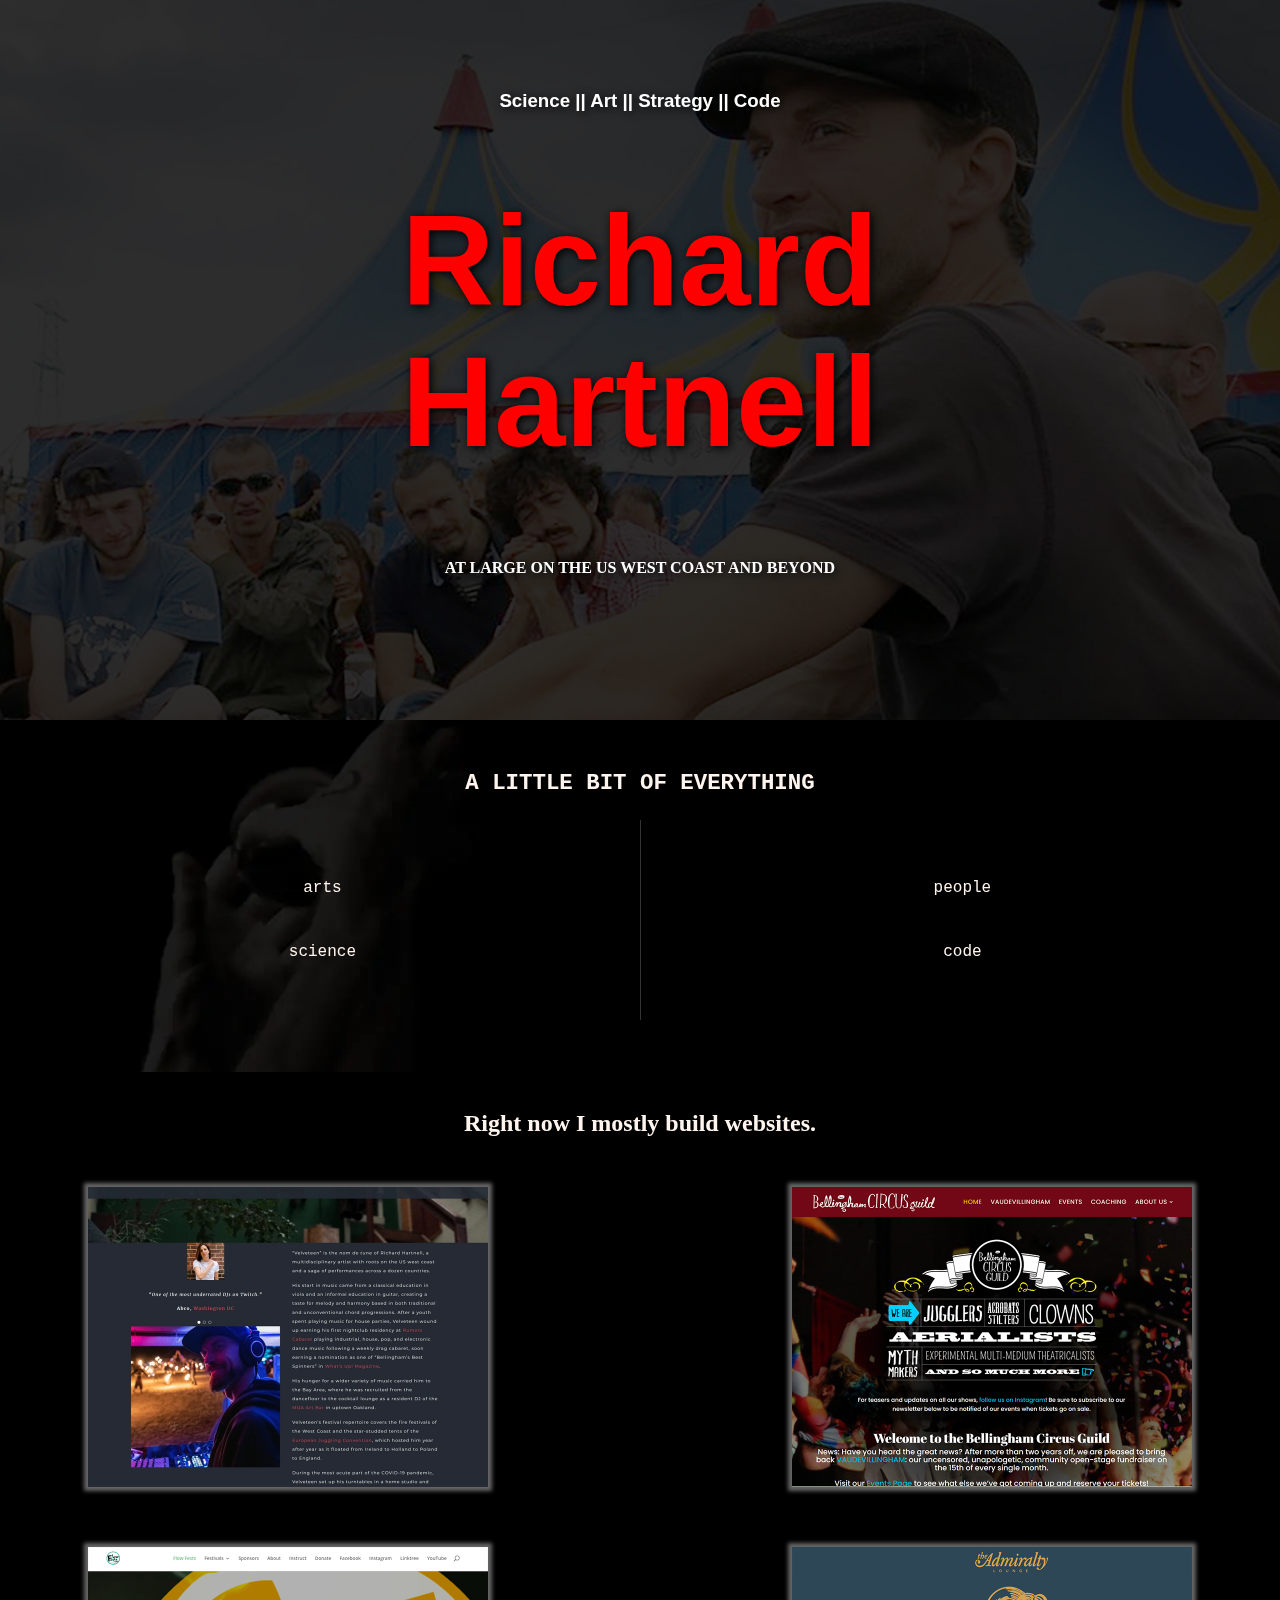
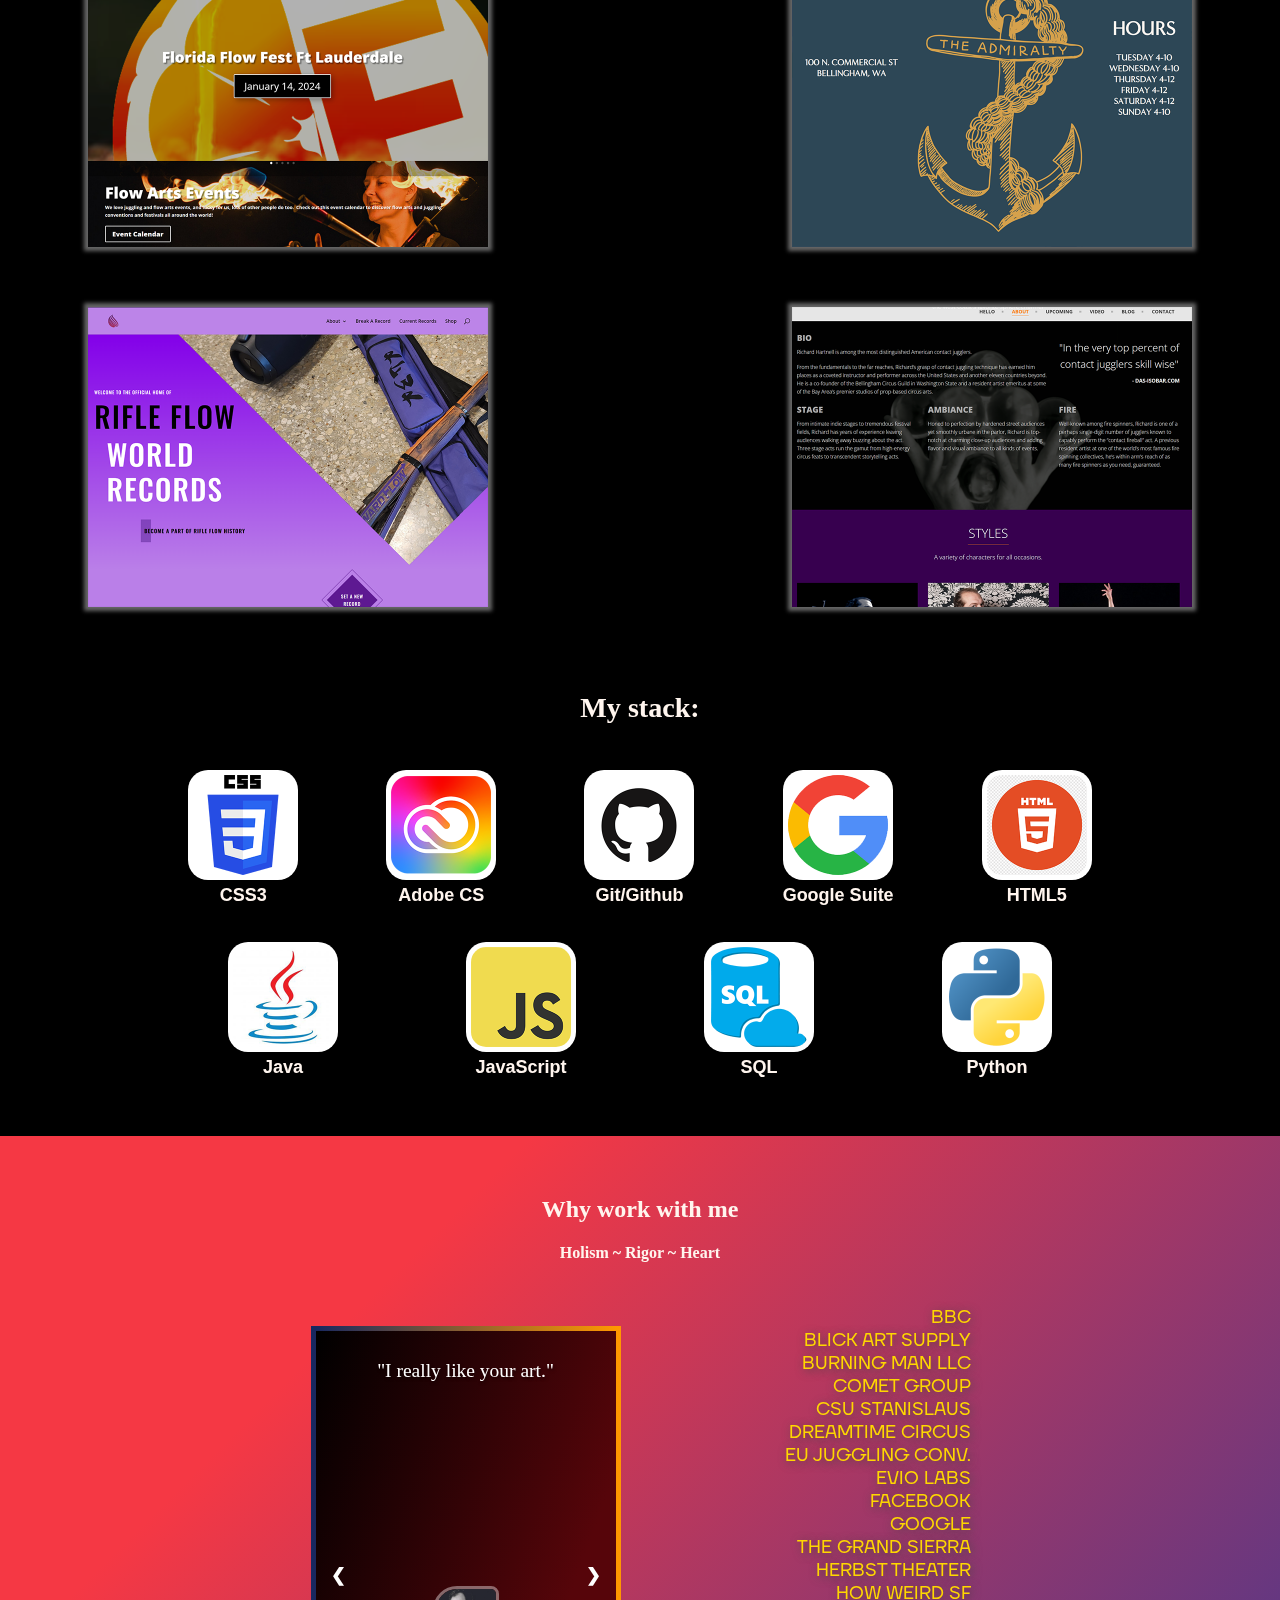
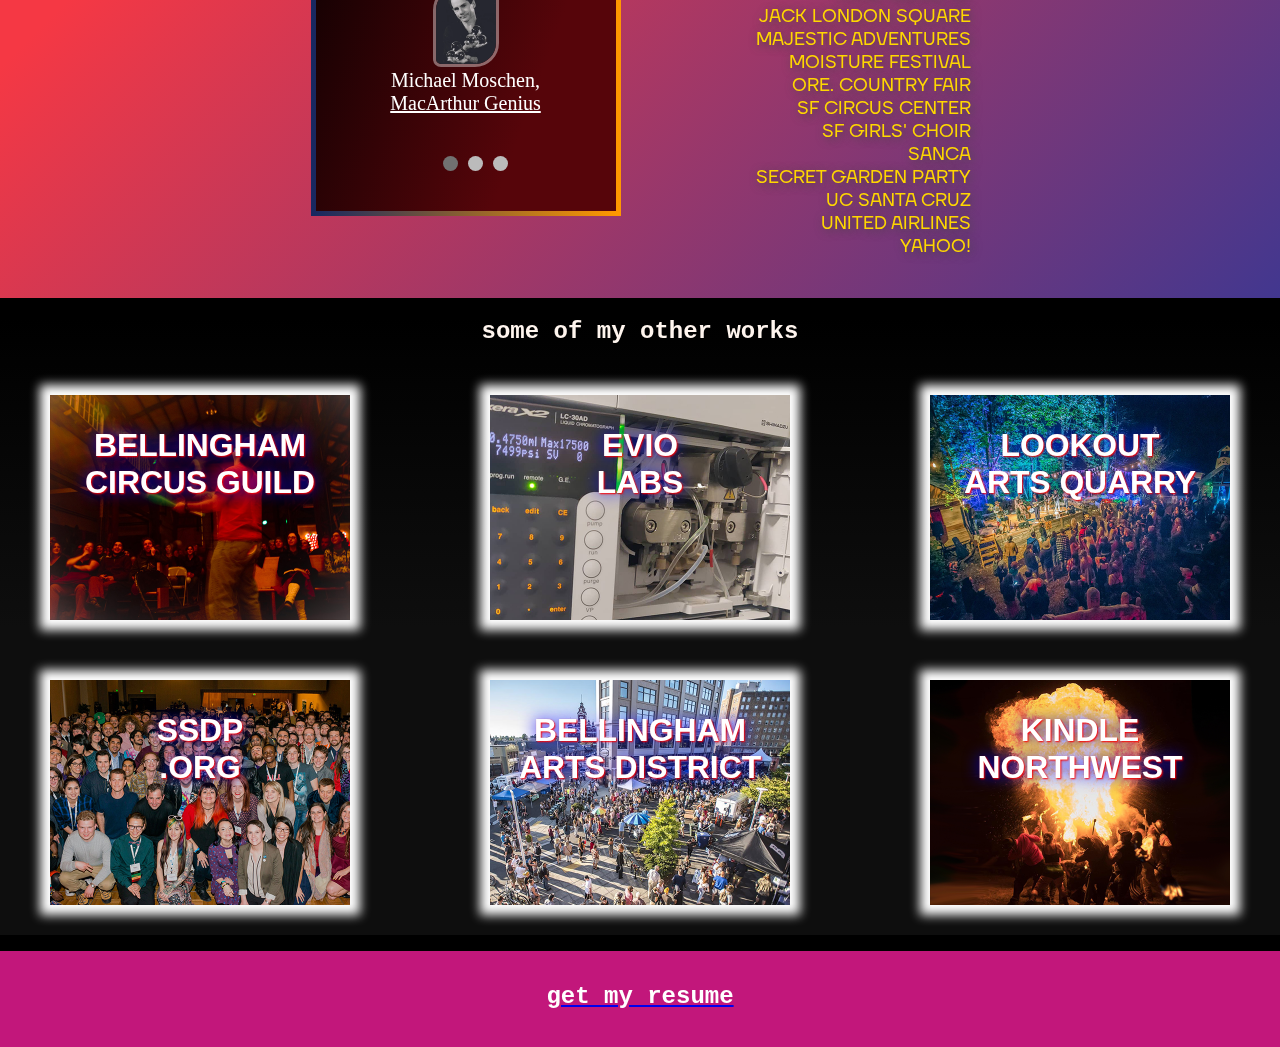
==== index.html @ 2d465f95 "Small formatting fix, link fix" ====
<!DOCTYPE html>
<html lang="en">
<head>
    <meta charset="UTF-8">
    <meta name="title" content="Science || Art || Strategy || Code">
    <meta name="og:title" content="Science || Art || Strategy || Code">
    <meta property="og:image" itemprop="image" content="Richard-Hartnell-Thumbnail.jpg">
    <meta property="image" itemprop="image" content="https://richard-hartnell.github.io/Richard-Hartnell-Thumbnail.jpg">
    <meta property="type" content="website">
    <meta http-equiv="X-UA-Compatible" content="IE=edge">
    <meta name="viewport" content="width=device-width, initial-scale=1.0">
    <title>Richard Hartnell</title>
    <link rel="stylesheet" href="style.css">
</head>
<body>
    <section id="header">
        <div id="headertext">
            <h3>Science || Art || Strategy || Code</h3>
            <h1>Richard<br>Hartnell</h1>
            <h5>At large on the US west coast and beyond</h5>
        </div>
    </section>
    <main>
        <!-- <div class="separator top">
        </div> -->
        <section id="byline">
            <h4>A LITTLE BIT OF EVERYTHING</h4>
            <aside>
                <div class="col leftside">
                    <p>arts</p>
                    <p>science</p>
                </div>
                <div id="vertical"></div>
                <div class="col rightside">
                    <p>people</p>
                    <p>code</p>
                </div>
            </aside>
        </section>
        <section id="websites">
            <br>
            <h2>Right now I mostly build websites.<h2>
            <div id="websites-slides">
                <a href="https://www.rifleflowrecords.com" target="_blank"><figcaption id="rifleflow">
                </figcaption></a>
                <a href="https://www.gravitydefiance.net" target="_blank"><figcaption id="gravitydefiance">
                </figcaption></a>
                <a href="https://www.flowfests.com" target="_blank"><figcaption id="flowfests">
                </figcaption></a>
                <a href="https://www.theadmiraltylounge.com" target="_blank"><figcaption id="admiralty">
                </figcaption></a>
                <a href="https://www.djvelveteen.com" target="_blank"><figcaption id="djv">
                </figcaption></a>
                <a href="https://www.bellinghamcircusguild.com" target="_blank"><figcaption id="bcg">
                </figcaption></a>
            </div>
            <br>
            <span style="align-items: center;">
                <h3>My stack:</h3>
                <span id="stack">
                    <figure class="stack-fig"><img src="images/stack-logos/css200.webp"><br>CSS3</figure>
                    <figure class="stack-fig"><img src="images/stack-logos/csuite200.webp"><br>Adobe CS</figure>
                    <figure class="stack-fig"><img src="images/stack-logos/github200.webp"><br>Git/Github</figure>
                    <figure class="stack-fig"><img src="images/stack-logos/gsuite200.webp"><br>Google Suite</figure>
                    <figure class="stack-fig"><img src="images/stack-logos/html200.webp"><br>HTML5</figure>
                    <figure class="stack-fig"><img src="images/stack-logos/java200.webp"><br>Java</figure>
                    <figure class="stack-fig"><img src="images/stack-logos/js200.webp"><br>JavaScript</figure>
                    <figure class="stack-fig"><img src="images/stack-logos/mysql200.webp"><br>SQL</figure>
                    <figure class="stack-fig"><img src="images/stack-logos/python200.webp"><br>Python</figure>
                </span>
                


            </span>
            
        </section>
        <div id="lowermain">
            <section id="whyme">
                <div id="whyme-head">
                    <h2>Why work with me</h2>
                    <h4>Holism ~ Rigor ~ Heart</h4>            
                </div>
                <div id="whyme-sectioned">
                    <div class="slideshow-container">
                        <div id="slide-centerer">
                            <div class="mySlides fade bg1">
                            <blockquote class="text" id="michaelquote">"I really like your art."</blockquote>
                            <img src="./images/moschen.png">
                            <p class="designation">Michael Moschen, <br><A HREF="http://www.michaelmoschen.com" target="_blank">MacArthur Genius</a></p>
                            </div> <!-- .mySlides -->
                            <div class="mySlides fade bg2">
                            <blockquote class="text" id="casandraquote">"Richard's 'Neuroscience of Practice and Flow' workshop made that whole conference worth attending."</blockquote>
                            <img src="./images/casandra.png">
                            <p class="designation">Casandra Tanenbaum,<br><A HREF="https://www.flowfests.com" target="_blank">Flow Fests</a></p>
                            </div> <!-- .mySlides -->
                            <div class="mySlides fade bg3">
                            <blockquote class="text" id="polaquote">"If we could have you host <em>all</em> our shows at the EJC, we would."</blockquote>
                            <img src="./images/pola.png">
                            <p class="designation">Pola Brindle,<br><A HREF="https://www.eja.net" target="_blank">convention producer</a></p>
                            </div> <!-- .mySlides -->
                        </div>
                        <a class="prev" onclick="plusSlides(-1)">❮</a>
                        <a class="next" onclick="plusSlides(1)">❯</a>
                        <br>
                        <div style="text-align:center;">
                        <span class="dot dot1" onclick="currentSlide(1)"></span> 
                        <span class="dot dot2" onclick="currentSlide(2)"></span> 
                        <span class="dot dot3" onclick="currentSlide(3)"></span> 
                        </div>    
                    </div> <!-- .slideshow-container -->
                    <aside id="clients">
                        <br>
                        BBC<br>Blick Art Supply<br>Burning
                        Man LLC<br>Comet Group<br>CSU Stanislaus<br>Dreamtime
                        Circus<br>EU Juggling Conv.<br>EVIO Labs<br>Facebook<br>Google<br>The Grand Sierra<br>Herbst
                        Theater<br>How Weird SF<br>Jack London Square<br>Majestic Adventures<br>Moisture Festival<br>Ore. Country Fair<br>
                        SF Circus Center<br>SF Girls' Choir<br>SANCA<br>
                        Secret Garden Party<br>UC Santa Cruz<br>United Airlines<br>Yahoo!
                    </aside>
                </div>
            </section>
            <section id="portfolio">
                <h2 id="works">some of my other works</h2>
                <figure id="portfolio-slides">
                    <figcaption id="circusguild">
                        <h3>Bellingham Circus Guild</h3>
                        <br>
                        <h4><span>I co-founded this once-tiny,
                            now beloved town darling.
                        </span>
                        </h4>
                    </figcaption>
                    <figcaption id="evio">
                        <h3>EVIO<br>Labs</h3>
                        <br>
                        <h4><span>I hunted contaminants using<br>
                            qPCR and LS/MSMS.</span>
                        </h4>
                    </figcaption>
                    <figcaption id="quarry">
                        <h3>Lookout<br>Arts Quarry
                        </h3>
                        <br>
                        <h4><span>I fundraise for this naturalistic
                            arts venue.
                        </span>
                        </h4>
                    </figcaption>
                    <figcaption id="ssdp">
                        <h3>SSDP<br>.ORG</h3>
                        <br>
                        <h4><span>I prevented dozens of overdoses
                            and advanced new policy.</span>
                        </h4>
                    </figcaption>
                    <figcaption id="bdamn">
                        <h3>Bellingham<br>Arts District</h3>
                        <br>
                        <h4><span>We lobbied together to 
                            protect venues for the arts.</span>
                        </h4>
                    </figcaption>
                    <figcaption id="knw">
                        <h3>Kindle<br>Northwest</h3>
                        <br>
                        <h4><span>Organizing a curriculum at the west 
                            coast's premier fire festival.</span>
                        </h4>
                    </figcaption>
                </figure>
            </section>
            <a href="https://www.richardhartnell.com/RichardHartnellResume.pdf"><section id="resume-contact">
                <div id="resume">
                    <h4>get my resume</h4>
                </div>
                <div id="contact">
                </div>
            </section></a>
        </div>
    </main>
</body>
<script src="script.js"></script>
<script src="three.r134.min.js"></script>
<script src="vanta.waves.min.js"></script>
<script>VANTA.WAVES({
  el: "#websites",
  mouseControls: false,
  touchControls: false,
  gyroControls: false,
  minHeight: 100,
  minWidth: 100,
  scale: 1.0,
  scaleMobile: 1.00,
  color: 0x0,
  zoom: 0.5,
})</script>
</html>
---- style.css ----
@font-face {
  font-family: 'Impact';
  src: url('./impact.ttf') format('truetype');
}

@font-face {
  font-family: 'Firs Neue Roman';
  src: url('./Firs_Neue_Roman.ttf') format('truetype');
}

html {
  /* width: 100%; */
  margin: 0;
  padding: 0;
}

body {
  /* width: 100%; */
  margin: 0;
  padding: 0;
  background-color: black;
  background-attachment: fixed;
  background-repeat: no-repeat;
  background-image: url("/images/tents-bg.webp");
  background-size: cover;
  background-position: center top;
}

main {
  z-index: 1;
  position: relative;
  margin: 0;
  padding: 0;
  width: 100%;
  min-width: 700px;
}

h1 {
  text-align: center;
}

h2 {
  text-align: center;
}

h5 {
  text-transform: uppercase;
}

#header {
  text-align: center;
  z-index: -4;
  height: 80vh;
  /* width: 100%; */
  color: white;
  text-shadow: 2px 2px 10px black;
}

#headertext {
  padding-top: 6%;
  position: fixed;
  z-index: 0;
  left: 50%;
  transform: translate(-50%, 0);
  font-family:'Gill Sans', 'Gill Sans MT', 'Trebuchet MS', sans-serif;
  z-index: 0;
  animation: fadeInAnimation ease 1.1s;
  animation-iteration-count: 1;
  animation-fill-mode: forwards;
}

#header h1 {
  padding: 0px;
  font-size: 8em;
  color: red;
  line-height: 110%;
}

#header h3 {
  line-height: 10px;
}

#header h5 {
  font-family: 'Times New Roman', Times, serif;
  font-size: 1em;
}

#lowermain {
  background-color: black;
}

#byline {
  background-image: url("./images/enigma-bg.webp");
  background-repeat: no-repeat;
  background-position: 10vw;
  background-size: auto;
  background-color: black;
  color: seashell;
  text-align: center;
  /* font-size: 2em; */
  padding-top: 1.25em;
}

#byline h4 {
  font-family: 'Courier New', Courier, monospace;
  font-size: 1.4em;
  padding-bottom: 1em;
}

#byline aside {
  display: flex;
  font-size: 1.0em;
  line-height: 1px;
  align-items: center;
  justify-content: space-around;
  padding-bottom: 5em;
}

#websites {
  color: seashell;
  min-height: 800px;
  padding-bottom: 20px;
  font-family: Cambria, Cochin, Georgia, Times, 'Times New Roman', serif
}

#websites-slides {
  display: flex;
  flex-grow: 1;
  flex-wrap: wrap-reverse;
  justify-content: space-around;
  gap: 10%;
  margin: 0 auto;
  max-width: 2000px;
}

#websites-slides figcaption {
  min-width: 400px;
  min-height: 300px;
  box-shadow: 0px 0px 4px 4px #666;
  background-size: cover;
  display: flex;
  flex-direction: column;
  /* justify-content: space-around; */
  font-size: 1.7em;
  font-family:'Segoe UI', Tahoma, Geneva, Verdana, sans-serif;
  margin: 30px 0;
  transition: all 0.5s ease-in-out;
}

/* #portfolio {
  color: seashell;
  font-family: 'Courier New', Courier, monospace;
  flex-direction: column;
  justify-content: center;
  background: linear-gradient(180deg, #000000 0%, #0e0e0e 50%);
}

*/

#stack {
  display: flex;
  flex-wrap: wrap;
  justify-content: space-evenly;
  flex-basis: auto;
  background-color: transparent;
  max-width: 1000px;
  margin: 0 auto;
  font-size: 0.75em;
  font-family:'Gill Sans', 'Gill Sans MT', Calibri, 'Trebuchet MS', sans-serif;
}

.stack-fig img {
  background-color: white;
  height: 100px;
  width: 100px;
  margin: 0 auto;
  border-radius: 20px;
  border: 0px;
  padding: 5px;
}

#admiralty {
  background-image: url('./images/websites/admiralty.webp');
  background-position: center;
}

#bcg {
  background-image: url('./images/websites/bcg.webp');
  background-position: center;
}

#djv {
  background-image: url('./images/websites/djv.webp');
  background-position: center;
}


#rifleflow {
  background-image: url('./images/websites/rifleflow.webp');
  background-position: center;
}

#gravitydefiance {
  background-image: url('./images/websites/gd.webp');
  background-position: center;
}

#forwardflow {
  background-image: url('./images/websites/forwardflow.webp');
  background-position: center;
}

#flowfests {
  background-image: url('./images/websites/flowfests.webp');
  background-position: center;
}

#whyme {
  background: linear-gradient(315deg, #42378f 0%, #f53844 74%);
  /* display: flex; */
  padding: 2.5em 0;
  /* max-width: 100%; */
  /* display: none; */
  /* margin-bottom: 0; */
}

#whyme-head {
  text-align: center;
  color: seashell;
  /* padding-bottom: 10px; */
  font-family: Cambria, Cochin, Georgia, Times, 'Times New Roman', serif
}

#whyme-sectioned {
  /* width: 50%; */
  display: flex;
  flex-direction: row;
  justify-content: center;
  align-items: center;
  margin: auto 0;
  gap: 10vw;
}

.col {
  font-family: 'Courier New', Courier, monospace;
  line-height: 3em;
  text-align: center;
}

#vertical {
  border-left: 1px solid #333333;
  height: 200px;
  position:absolute;
  left: 50%;
}

#whyme a {
  color: white;
}

#whyme a:visited {
  color: white;
}

#clients {
  position: relative;
  /* padding-top: 5%; */
  right: 5%;
  font-family: 'Firs Neue Roman', 'Arial Narrow Bold', sans-serif;
  font-size: 1.15em;
  color: gold;
  text-shadow: 2px 2px 10px #444;
  text-transform: uppercase;
  text-align: right;
  translate: 15% 0;
  width: 30%;
  min-width: 221px;
}

#slide-centerer img {
  position: absolute;
  left: 0;
  right: 0;
  margin: auto;
  bottom: 30%;
}

.designation {
  position: absolute;
  left: 0;
  right: 0;
  margin: auto;
  bottom: 20%;
}

.slideshow-container {
  background: linear-gradient(110deg, #000000 0%, #56050a 74%);
  position: relative;
  /* margin: auto; */
  min-height: 30em;
  padding-top: 0;
  /* left: 5%; */
  border: 10px solid;
  border-image-slice: 1;
  border-width: 5px;
  border-image-source: linear-gradient(to left, #FF9800, #182860);
  min-width: 300px;
  max-width: 250px;
}

.slideshow-container .mySlides {
  height: 400px;
  min-width: 200px;
  padding: 10px 10px;
  /* margin-top: 15%; */
}

.slideshow-container .mySlides .text {
  text-shadow: 1px 2px 3px rgba(0, 0, 0, 0.5);
  text-align: center;
  color: #FFFFFF;
  font-size: 19.5px;
  padding: 0px 4px;
  min-width: 4ch;
}

.slideshow-container .mySlides img {
  width: 60px;
  display: block;
  margin: 0 auto;
  border: 3px solid rgba(255, 255, 255, 0.4);
  border-radius: 24px 8px 24px 8px;
}

.slideshow-container .mySlides .designation {
  text-align: center;
  font-size: 20px;
  color: #ffffff;
}
.slideshow-container .bg1 {
  background: transparent;
}
.slideshow-container .bg2 {
  background: transparent;
}
.slideshow-container .bg3 {  
  background: transparent;
}
.slideshow-container .prev, .slideshow-container .next {
  cursor: pointer;
  position: absolute;
  top: 50%;
  padding: 15px;
  margin-top: -22px;
  color: white;
  font-weight: bold;
  font-size: 18px;
  -webkit-transition: 0.6s ease;
  transition: 0.6s ease;
  border-radius: 0 3px 3px 0;
  -webkit-user-select: none;
     -moz-user-select: none;
      -ms-user-select: none;
          user-select: none;
  z-index: 98;
}
.slideshow-container .prev {
  left: 0;
  border-radius: 3px 0 0 3px;
}
.slideshow-container .next {
  right: 0;
  border-radius: 3px 0 0 3px;
}
.slideshow-container .prev:hover, .slideshow-container .next:hover {
  background-color: rgba(0, 0, 0, 0.8);
}
.dot {
  cursor: pointer;
  height: 15px;
  width: 15px;
  margin: 0 2px;
  position: absolute;
  bottom: 40px;
  background-color: #bbb;
  border-radius: 50%;
  display: inline-block;
  -webkit-transition: background-color 0.6s ease;
  transition: background-color 0.6s ease;
}

.dot1 {
  translate: -25px;
}
.dot3 {
  translate: 25px;
}
.active, .dot:hover {
  background-color: #717171;
}

.fade {
  -webkit-animation-name: fade;
          animation-name: fade;
  -webkit-animation-duration: 1.5s;
          animation-duration: 1.5s;
}

#portfolio {
  color: seashell;
  font-family: 'Courier New', Courier, monospace;
  flex-direction: column;
  justify-content: center;
  background: linear-gradient(180deg, #000000 0%, #0e0e0e 50%);
}

#portfolio-slides {
  display: flex;
  flex-wrap: wrap;
  justify-content: space-around;
  gap: 10%;
}

#portfolio-slides figcaption {
  width: 300px;
  height: 225px;
  box-shadow: 0px 0px 10px 10px white;
  background-size: cover;
  display: flex;
  flex-direction: column;
  justify-content: space-around;
  font-size: 1.7em;
  font-family:'Segoe UI', Tahoma, Geneva, Verdana, sans-serif;
  margin: 30px 0;
  transition: all 0.5s ease-in-out;
}

figcaption span {
  background-color: rgba(0, 0, 0, 0.75);
  /* width: 100%; */
  font-size: 1.1em;
}

figcaption h3 {
  text-transform: uppercase;
  color: white;
  text-shadow: 1px 1px 2px red, 0 0 0.5em blue;
  text-justify: center;
  text-align: center;
}

figcaption h4 {
  font-family: 'Courier New', Courier, monospace;
  color: white;
  background-color: (255, 255, 255, 0.5);
  text-shadow: 3px 3px black;
  font-size: 0.5em;
  justify-self: bottom;
  text-align: center;
  opacity: 0;
  transition: all 0.6s ease-in-out;
}

#resume-contact {
  text-align: center;
  /* width: 100%; */
  background-color: rgb(194, 23, 123);
  height: 4em;
  display: flex;
  justify-content: center;
  align-content: center;
  text-decoration: none;
  color: white;
  transition: all 0.5s ease-out;
  color: white;
  text-decoration: none;
  font-family: 'Courier New', Courier, monospace;
  font-size: 1.5em;
}

#resume-contact:hover {
  color: rgb(194, 23, 123);
  background-color: white;
  text-decoration: none;
  font-family: 'Courier New', Courier, monospace;
}

#resume-contact:hover a {
  color: rgb(194, 23, 123);
}

/* FRAMED FOLIO ITEMS */

#circusguild {
  background-image: url('./images/BCG.webp');
  background-position: center;
}

#evio {
  background-image: url('./images/evio.webp');
  background-position: center;
}

#ssdp {
  background-image: url('./images/ssdp.webp');
  background-position: center;
}

#quarry {
  background-image: url('./images/quarry.webp');
  background-position: center;
}

#bdamn {
  background-image: url('./images/downtownbham.webp');
  background-position: center;
}

#knw {
  background-image: url('./images/fire.webp');
  background-position: center;
}

/* SLANTY SEPARATOR */

.separator{
  width:100%;
  margin:0 auto;
}
.separator:before, .separator:after{
  content:'';
  display:block;
}

.top:before{
  border-left: 100% solid transparent;
  border-bottom: 0px solid black;
  border-right:0;
  border-top:0;
}
.top:after{
  border-right: 100vw solid #000;
  border-top: 80px solid transparent;
  border-left:0;
  border-bottom:0;
  margin-top:-45px;
}

.bottom:before{
  border-left: 100vw solid #130041;
  border-bottom: 35px solid transparent;
  border-right:0;
  border-top:0;
}

@-webkit-keyframes fade {
  from {
    opacity: .4;
  }
  to {
    opacity: 1;
  }
}

@keyframes fade {
  from {
    opacity: .4;
  }
  to {
    opacity: 1;
  }
}

@keyframes fadeInAnimation {
  0% {
      opacity: 0;
      
  }
  100% {
      opacity: 1;
      
   }
}

@media only screen and (max-width: 300px) {
  .prev, .next, .text {
    font-size: 11px;
  }
}

@media only screen and (orientation: landscape) {
  #whyme-sectioned {
    max-width: 50%;
    margin: 0 auto;
  }





}

@media only screen and (orientation: portrait) {
  #header {
    height: 115vh;
  }

  #headertext {
    padding-top: 20%;
  }
}
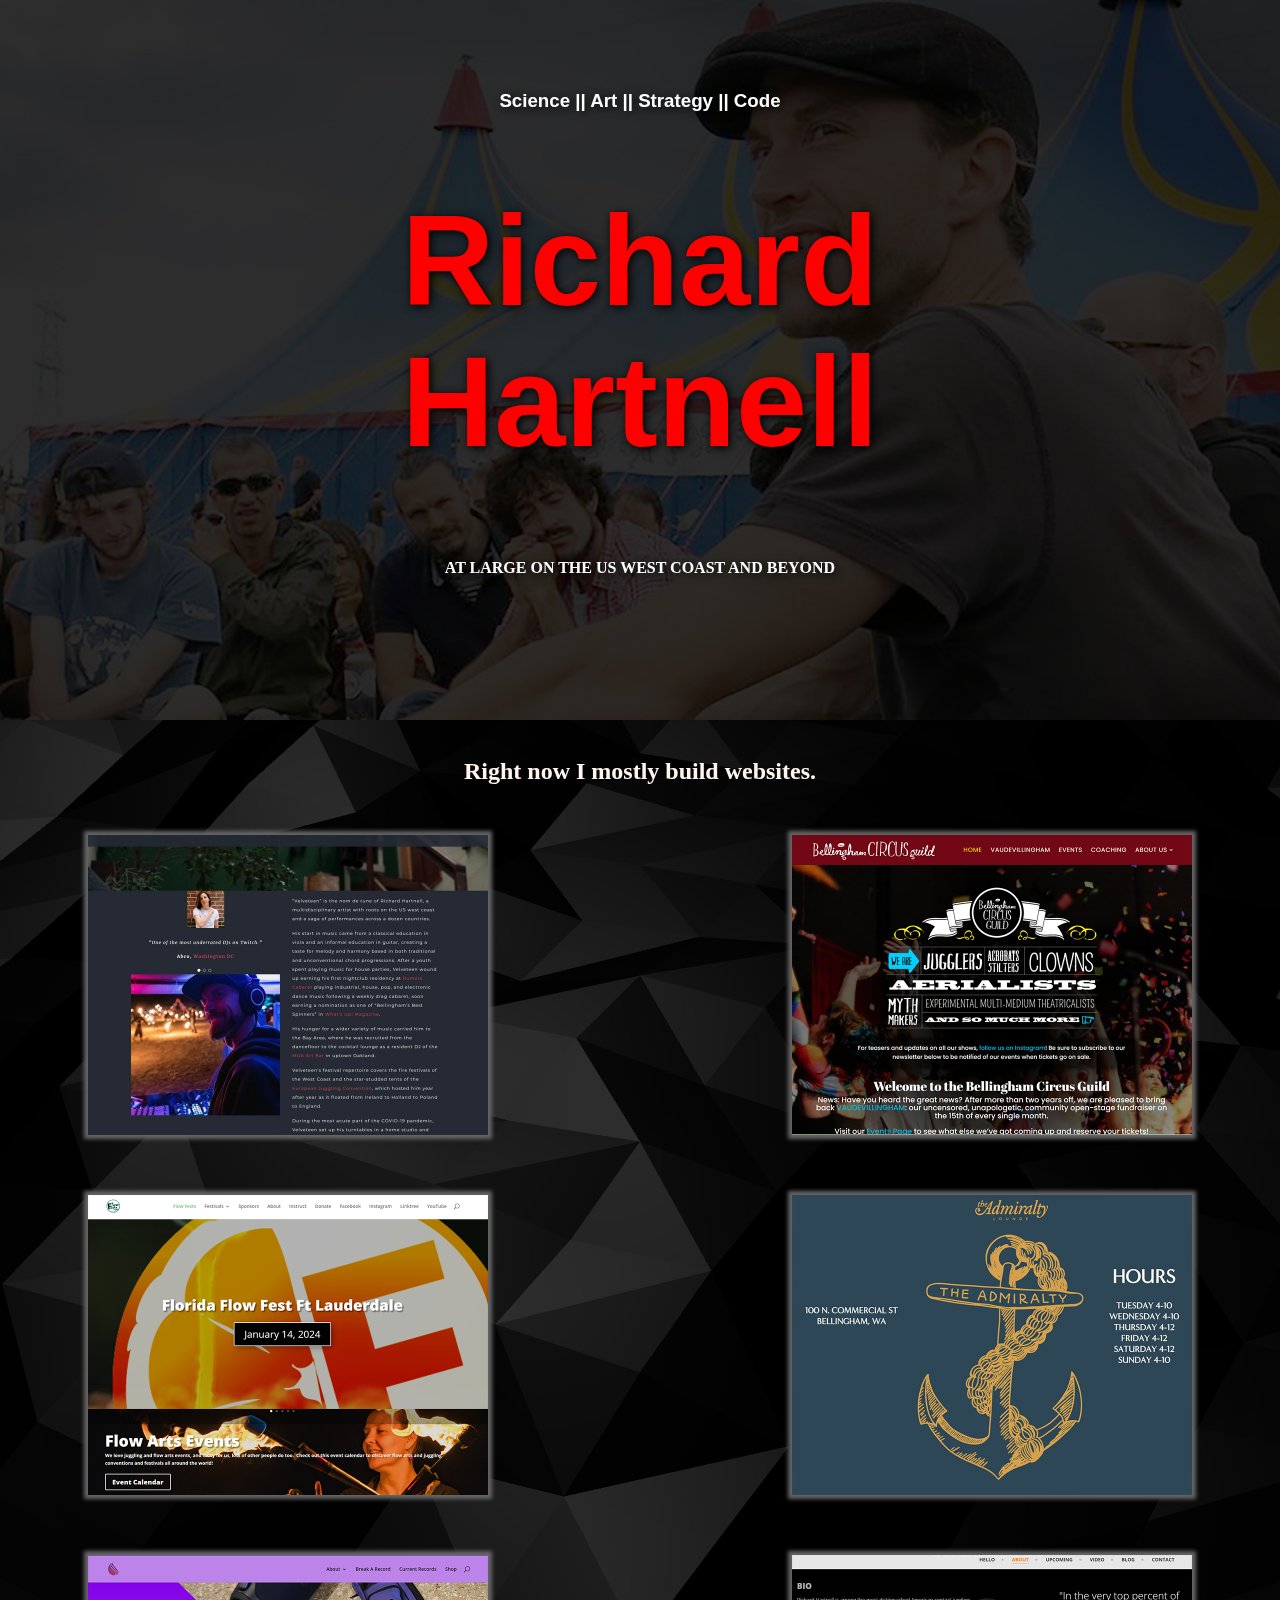
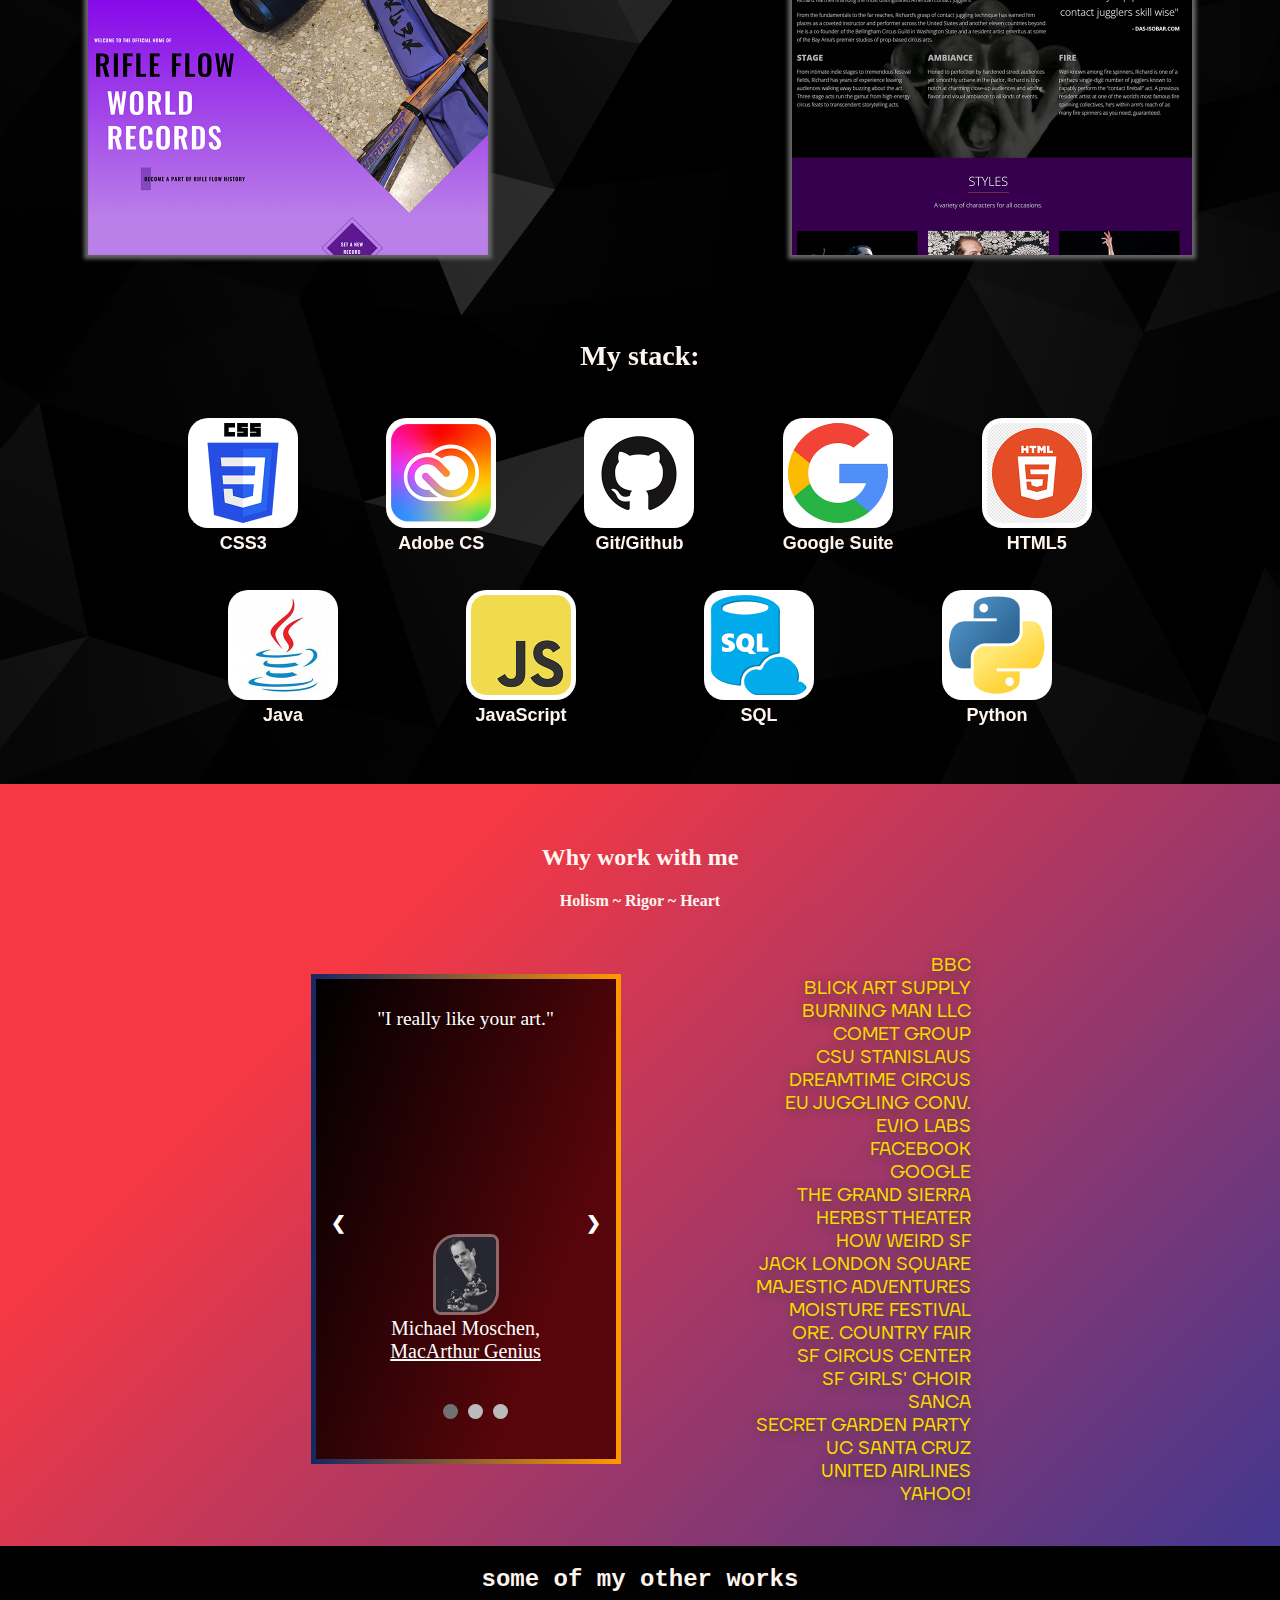
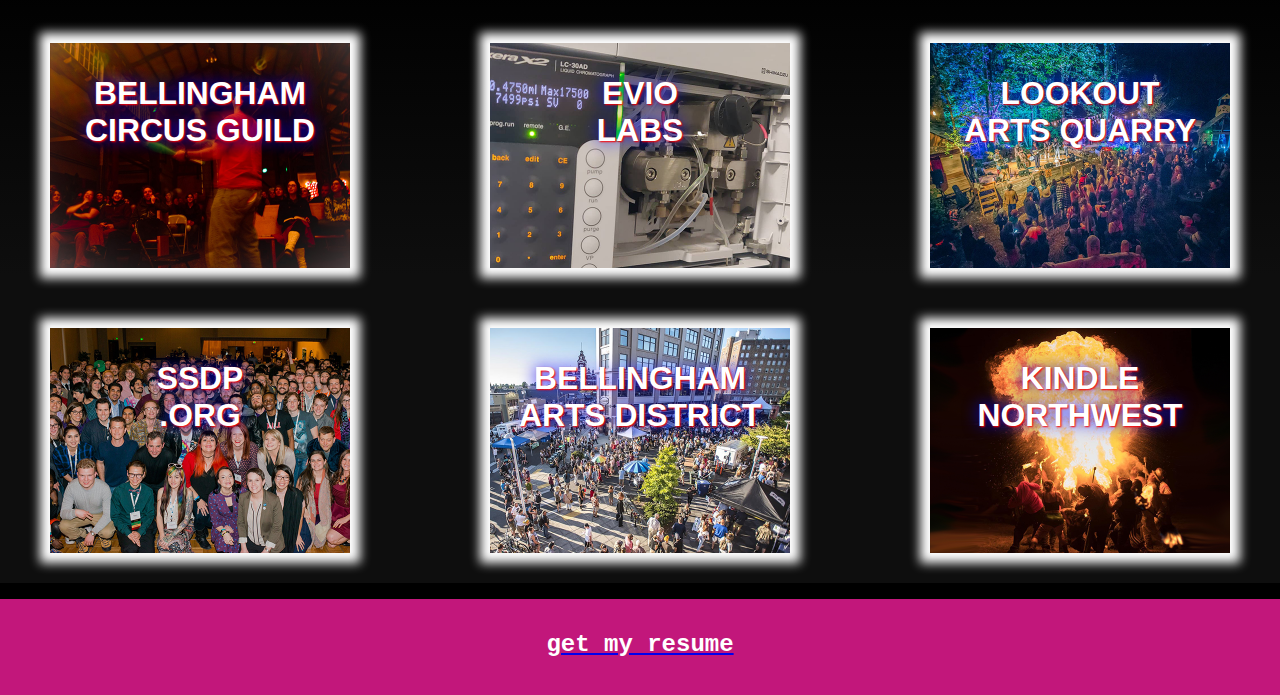
==== commit aee31a39: "Removed decorative section" ====
--- a/index.html
+++ b/index.html
@@ -23,7 +23,7 @@
     <main>
         <!-- <div class="separator top">
         </div> -->
-        <section id="byline">
+        <!-- <section id="byline">
             <h4>A LITTLE BIT OF EVERYTHING</h4>
             <aside>
                 <div class="col leftside">
@@ -36,7 +36,7 @@
                     <p>code</p>
                 </div>
             </aside>
-        </section>
+        </section> -->
         <section id="websites">
             <br>
             <h2>Right now I mostly build websites.<h2>
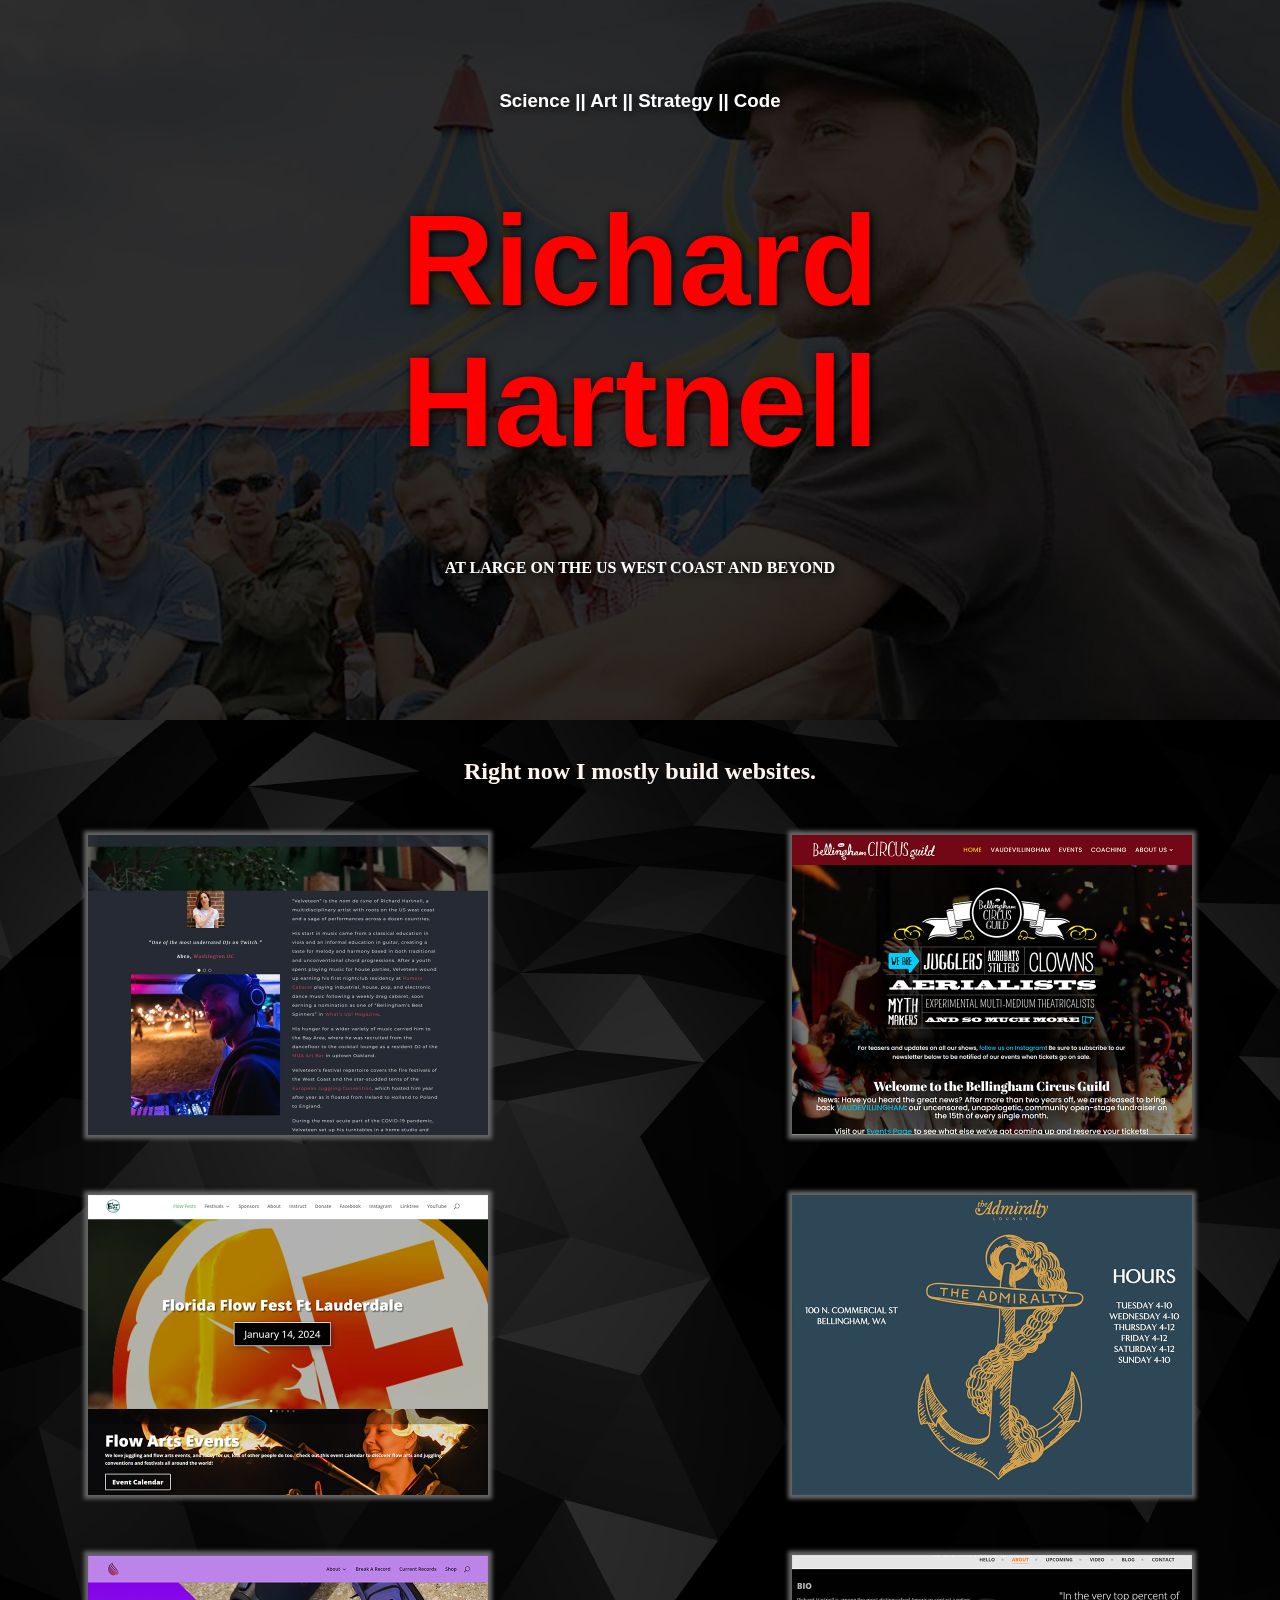
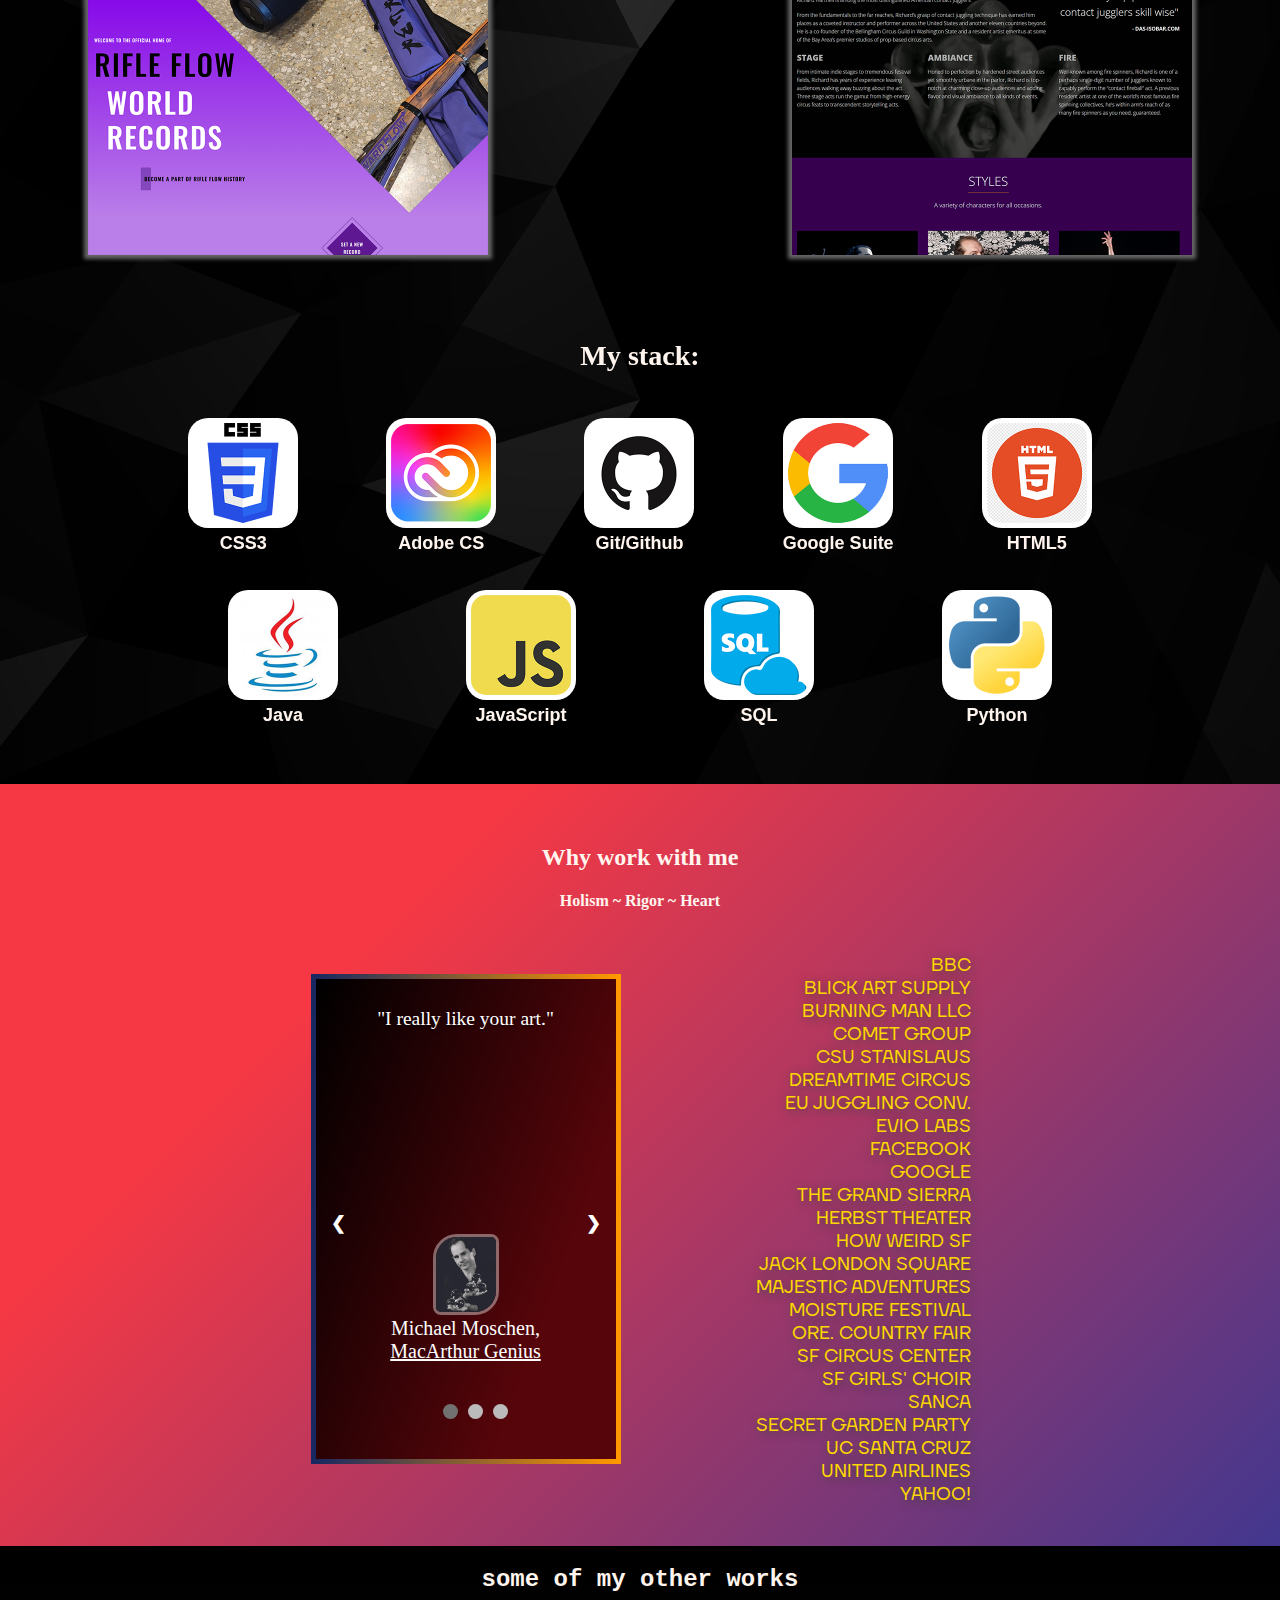
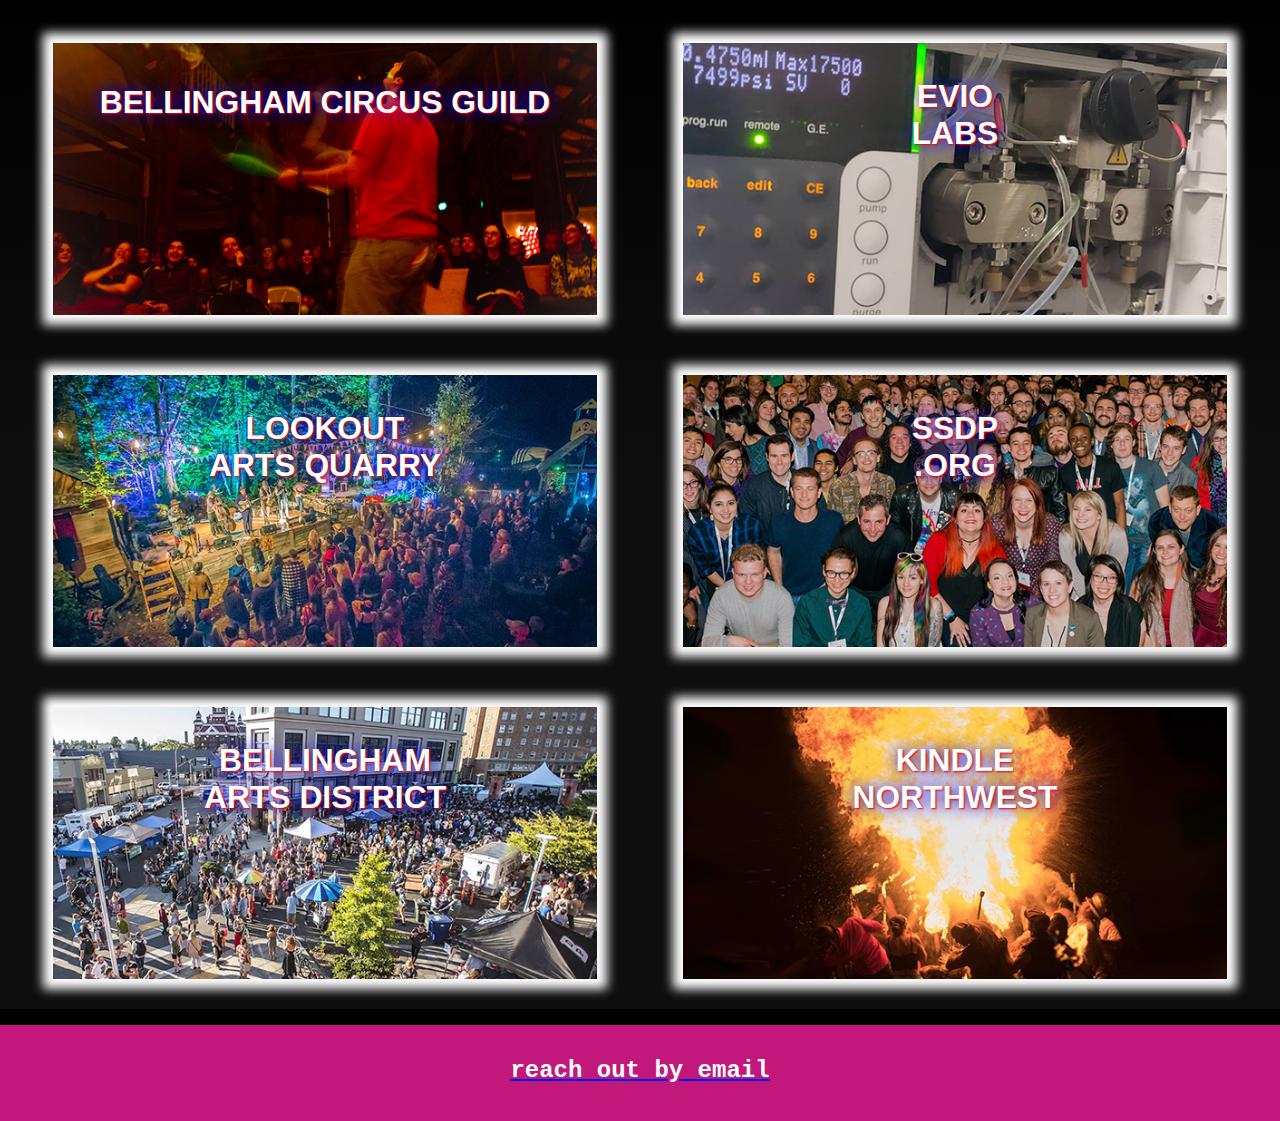
==== commit 682e5253: "changed resume link to email contact" ====
--- a/index.html
+++ b/index.html
@@ -169,9 +169,9 @@
                     </figcaption>
                 </figure>
             </section>
-            <a href="https://www.richardhartnell.com/RichardHartnellResume.pdf"><section id="resume-contact">
+            <a href="mailto: richard@richardhartnell.com"><section id="resume-contact">
                 <div id="resume">
-                    <h4>get my resume</h4>
+                    <h4>reach out by email</h4>
                 </div>
                 <div id="contact">
                 </div>
--- a/style.css
+++ b/style.css
@@ -418,12 +418,12 @@
   display: flex;
   flex-wrap: wrap;
   justify-content: space-around;
-  gap: 10%;
+  gap: 5%;
 }
 
 #portfolio-slides figcaption {
-  width: 300px;
-  height: 225px;
+  width: 20em;
+  min-height: 10em;
   box-shadow: 0px 0px 10px 10px white;
   background-size: cover;
   display: flex;
@@ -438,7 +438,7 @@
 figcaption span {
   background-color: rgba(0, 0, 0, 0.75);
   /* width: 100%; */
-  font-size: 1.1em;
+  font-size: 1.5em;
 }
 
 figcaption h3 {
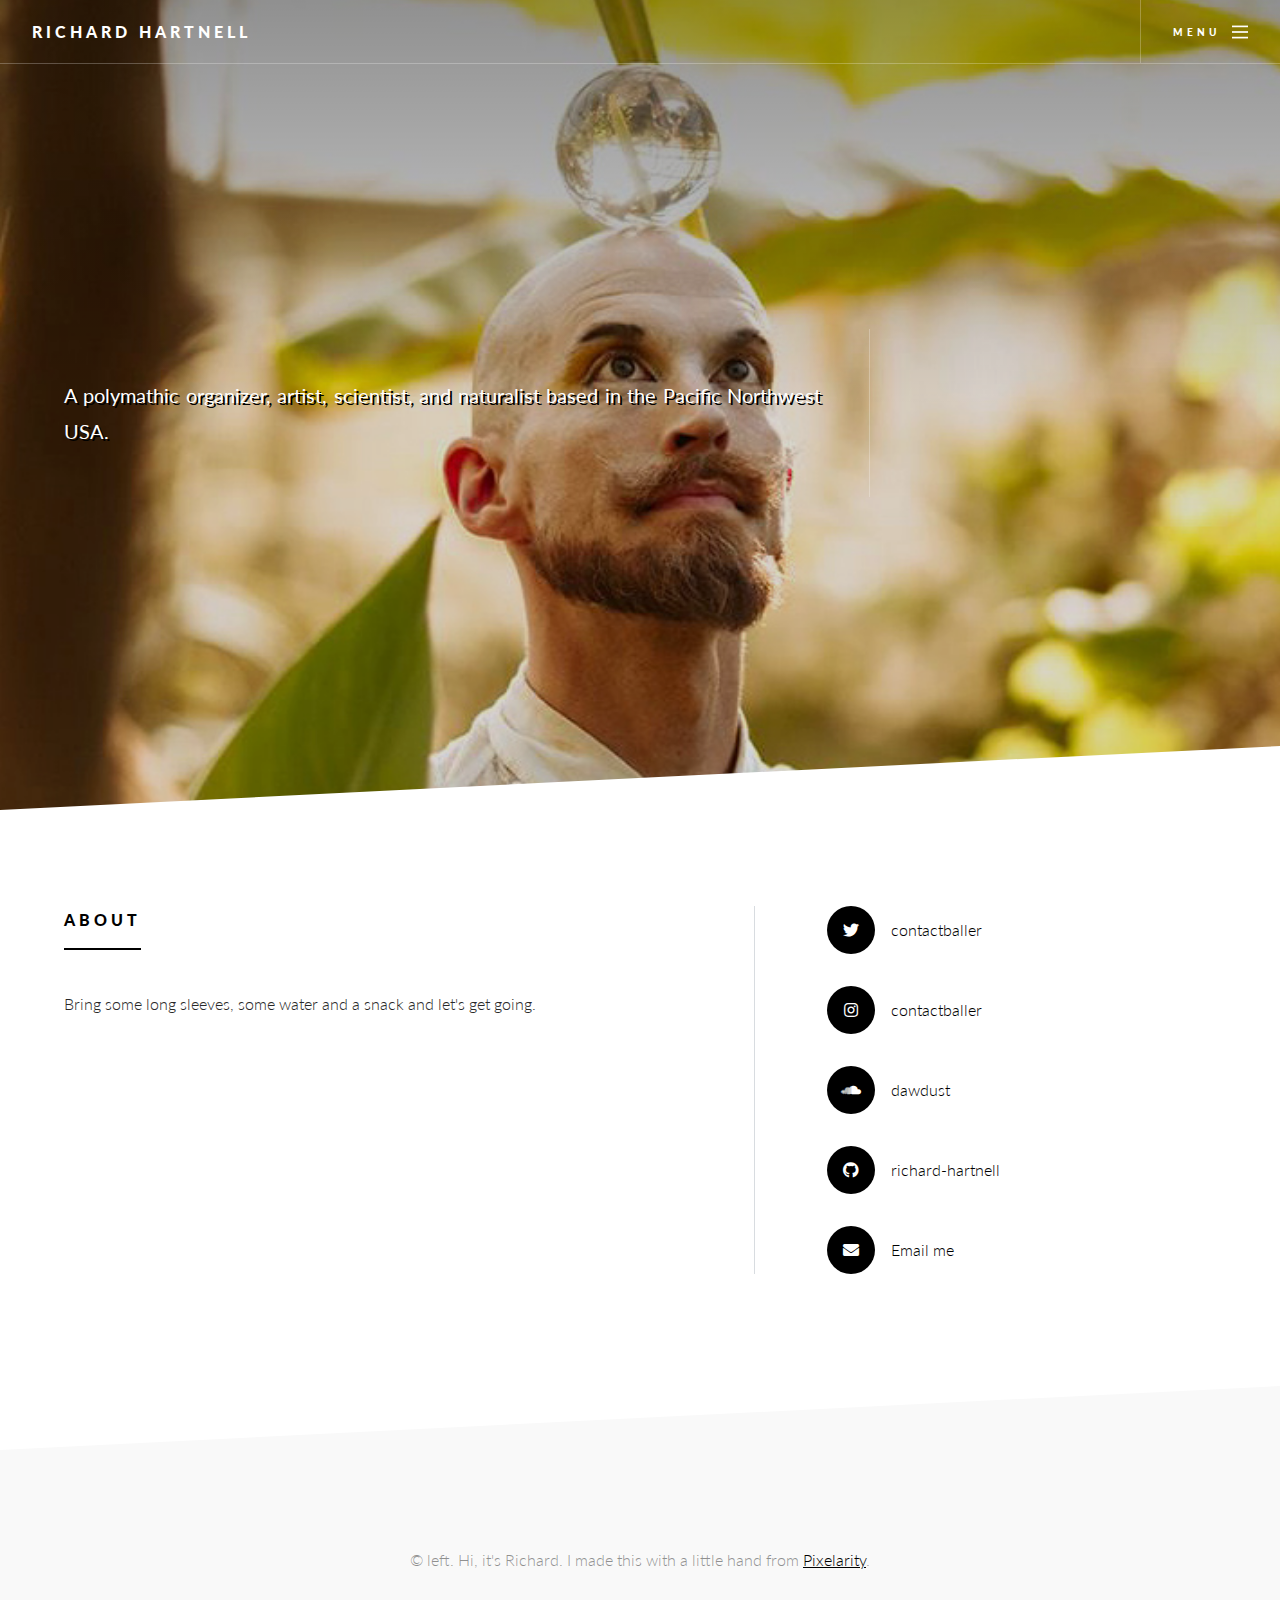
==== commit 2451e2bd: "New minimal site launch!" ====
--- a/index.html
+++ b/index.html
@@ -1,197 +1,97 @@
-<!DOCTYPE html>
-<html lang="en">
-<head>
-    <meta charset="UTF-8">
-    <meta name="title" content="Science || Art || Strategy || Code">
-    <meta name="og:title" content="Science || Art || Strategy || Code">
-    <meta property="og:image" itemprop="image" content="Richard-Hartnell-Thumbnail.jpg">
-    <meta property="image" itemprop="image" content="https://richard-hartnell.github.io/Richard-Hartnell-Thumbnail.jpg">
-    <meta property="type" content="website">
-    <meta http-equiv="X-UA-Compatible" content="IE=edge">
-    <meta name="viewport" content="width=device-width, initial-scale=1.0">
-    <title>Richard Hartnell</title>
-    <link rel="stylesheet" href="style.css">
-</head>
-<body>
-    <section id="header">
-        <div id="headertext">
-            <h3>Science || Art || Strategy || Code</h3>
-            <h1>Richard<br>Hartnell</h1>
-            <h5>At large on the US west coast and beyond</h5>
-        </div>
-    </section>
-    <main>
-        <!-- <div class="separator top">
-        </div> -->
-        <!-- <section id="byline">
-            <h4>A LITTLE BIT OF EVERYTHING</h4>
-            <aside>
-                <div class="col leftside">
-                    <p>arts</p>
-                    <p>science</p>
-                </div>
-                <div id="vertical"></div>
-                <div class="col rightside">
-                    <p>people</p>
-                    <p>code</p>
-                </div>
-            </aside>
-        </section> -->
-        <section id="websites">
-            <br>
-            <h2>Right now I mostly build websites.<h2>
-            <div id="websites-slides">
-                <a href="https://www.rifleflowrecords.com" target="_blank"><figcaption id="rifleflow">
-                </figcaption></a>
-                <a href="https://www.gravitydefiance.net" target="_blank"><figcaption id="gravitydefiance">
-                </figcaption></a>
-                <a href="https://www.flowfests.com" target="_blank"><figcaption id="flowfests">
-                </figcaption></a>
-                <a href="https://www.theadmiraltylounge.com" target="_blank"><figcaption id="admiralty">
-                </figcaption></a>
-                <a href="https://www.djvelveteen.com" target="_blank"><figcaption id="djv">
-                </figcaption></a>
-                <a href="https://www.bellinghamcircusguild.com" target="_blank"><figcaption id="bcg">
-                </figcaption></a>
-            </div>
-            <br>
-            <span style="align-items: center;">
-                <h3>My stack:</h3>
-                <span id="stack">
-                    <figure class="stack-fig"><img src="images/stack-logos/css200.webp"><br>CSS3</figure>
-                    <figure class="stack-fig"><img src="images/stack-logos/csuite200.webp"><br>Adobe CS</figure>
-                    <figure class="stack-fig"><img src="images/stack-logos/github200.webp"><br>Git/Github</figure>
-                    <figure class="stack-fig"><img src="images/stack-logos/gsuite200.webp"><br>Google Suite</figure>
-                    <figure class="stack-fig"><img src="images/stack-logos/html200.webp"><br>HTML5</figure>
-                    <figure class="stack-fig"><img src="images/stack-logos/java200.webp"><br>Java</figure>
-                    <figure class="stack-fig"><img src="images/stack-logos/js200.webp"><br>JavaScript</figure>
-                    <figure class="stack-fig"><img src="images/stack-logos/mysql200.webp"><br>SQL</figure>
-                    <figure class="stack-fig"><img src="images/stack-logos/python200.webp"><br>Python</figure>
-                </span>
-                
+<!DOCTYPE HTML>
+<!--
+	Standout by Pixelarity
+	pixelarity.com | hello@pixelarity.com
+	License: pixelarity.com/license
+-->
+<html>
+	<head>
+		<title>Untitled</title>
+		<meta charset="utf-8" />
+		<meta name="viewport" content="width=device-width, initial-scale=1, user-scalable=no" />
+		<link rel="stylesheet" href="assets/css/main.css" />
+	</head>
+	<body class="is-preload">
 
+		<!-- Page wrapper -->
+			<div id="page-wrapper">
 
-            </span>
-            
-        </section>
-        <div id="lowermain">
-            <section id="whyme">
-                <div id="whyme-head">
-                    <h2>Why work with me</h2>
-                    <h4>Holism ~ Rigor ~ Heart</h4>            
-                </div>
-                <div id="whyme-sectioned">
-                    <div class="slideshow-container">
-                        <div id="slide-centerer">
-                            <div class="mySlides fade bg1">
-                            <blockquote class="text" id="michaelquote">"I really like your art."</blockquote>
-                            <img src="./images/moschen.png">
-                            <p class="designation">Michael Moschen, <br><A HREF="http://www.michaelmoschen.com" target="_blank">MacArthur Genius</a></p>
-                            </div> <!-- .mySlides -->
-                            <div class="mySlides fade bg2">
-                            <blockquote class="text" id="casandraquote">"Richard's 'Neuroscience of Practice and Flow' workshop made that whole conference worth attending."</blockquote>
-                            <img src="./images/casandra.png">
-                            <p class="designation">Casandra Tanenbaum,<br><A HREF="https://www.flowfests.com" target="_blank">Flow Fests</a></p>
-                            </div> <!-- .mySlides -->
-                            <div class="mySlides fade bg3">
-                            <blockquote class="text" id="polaquote">"If we could have you host <em>all</em> our shows at the EJC, we would."</blockquote>
-                            <img src="./images/pola.png">
-                            <p class="designation">Pola Brindle,<br><A HREF="https://www.eja.net" target="_blank">convention producer</a></p>
-                            </div> <!-- .mySlides -->
-                        </div>
-                        <a class="prev" onclick="plusSlides(-1)">❮</a>
-                        <a class="next" onclick="plusSlides(1)">❯</a>
-                        <br>
-                        <div style="text-align:center;">
-                        <span class="dot dot1" onclick="currentSlide(1)"></span> 
-                        <span class="dot dot2" onclick="currentSlide(2)"></span> 
-                        <span class="dot dot3" onclick="currentSlide(3)"></span> 
-                        </div>    
-                    </div> <!-- .slideshow-container -->
-                    <aside id="clients">
-                        <br>
-                        BBC<br>Blick Art Supply<br>Burning
-                        Man LLC<br>Comet Group<br>CSU Stanislaus<br>Dreamtime
-                        Circus<br>EU Juggling Conv.<br>EVIO Labs<br>Facebook<br>Google<br>The Grand Sierra<br>Herbst
-                        Theater<br>How Weird SF<br>Jack London Square<br>Majestic Adventures<br>Moisture Festival<br>Ore. Country Fair<br>
-                        SF Circus Center<br>SF Girls' Choir<br>SANCA<br>
-                        Secret Garden Party<br>UC Santa Cruz<br>United Airlines<br>Yahoo!
-                    </aside>
-                </div>
-            </section>
-            <section id="portfolio">
-                <h2 id="works">some of my other works</h2>
-                <figure id="portfolio-slides">
-                    <figcaption id="circusguild">
-                        <h3>Bellingham Circus Guild</h3>
-                        <br>
-                        <h4><span>I co-founded this once-tiny,
-                            now beloved town darling.
-                        </span>
-                        </h4>
-                    </figcaption>
-                    <figcaption id="evio">
-                        <h3>EVIO<br>Labs</h3>
-                        <br>
-                        <h4><span>I hunted contaminants using<br>
-                            qPCR and LS/MSMS.</span>
-                        </h4>
-                    </figcaption>
-                    <figcaption id="quarry">
-                        <h3>Lookout<br>Arts Quarry
-                        </h3>
-                        <br>
-                        <h4><span>I fundraise for this naturalistic
-                            arts venue.
-                        </span>
-                        </h4>
-                    </figcaption>
-                    <figcaption id="ssdp">
-                        <h3>SSDP<br>.ORG</h3>
-                        <br>
-                        <h4><span>I prevented dozens of overdoses
-                            and advanced new policy.</span>
-                        </h4>
-                    </figcaption>
-                    <figcaption id="bdamn">
-                        <h3>Bellingham<br>Arts District</h3>
-                        <br>
-                        <h4><span>We lobbied together to 
-                            protect venues for the arts.</span>
-                        </h4>
-                    </figcaption>
-                    <figcaption id="knw">
-                        <h3>Kindle<br>Northwest</h3>
-                        <br>
-                        <h4><span>Organizing a curriculum at the west 
-                            coast's premier fire festival.</span>
-                        </h4>
-                    </figcaption>
-                </figure>
-            </section>
-            <a href="mailto: richard@richardhartnell.com"><section id="resume-contact">
-                <div id="resume">
-                    <h4>reach out by email</h4>
-                </div>
-                <div id="contact">
-                </div>
-            </section></a>
-        </div>
-    </main>
-</body>
-<script src="script.js"></script>
-<script src="three.r134.min.js"></script>
-<script src="vanta.waves.min.js"></script>
-<script>VANTA.WAVES({
-  el: "#websites",
-  mouseControls: false,
-  touchControls: false,
-  gyroControls: false,
-  minHeight: 100,
-  minWidth: 100,
-  scale: 1.0,
-  scaleMobile: 1.00,
-  color: 0x0,
-  zoom: 0.5,
-})</script>
+				<!-- Header -->
+					<header id="header" class="alt">
+						<span class="logo"><a href="index.html">Richard Hartnell<span></span></a></span>
+						<a href="#menu"><span>Menu</span></a>
+					</header>
+
+				<!-- Nav -->
+					<nav id="menu">
+						<div class="inner">
+							<h2>Menu</h2>
+							<ul class="links">
+								<li><a href="index.html">Home</a></li>
+								<li><a href="https://github.com/richard-hartnell">GitHub</a></li>
+								<li><a href="https://www.linkedin.com/in/richard-hartnell/">LinkedIn</a></li>
+								<li><a href="https://www.soundcloud.com/dawdust">Music</a></li>
+							</ul>
+							<a class="close"><span>Close</span></a>
+						</div>
+					</nav>
+
+				<!-- Banner -->
+					<section id="banner">
+						<div class="inner">
+							<!-- <h1>Richard Hartnell</h1> -->
+							<div class="content" style="text-shadow: 2px 2px black">
+								<p>A polymathic organizer, artist, scientist, and naturalist based in the Pacific Northwest USA.</p>
+								<ul class="actions special">
+									<!-- <li><a href="portfolio.html" class="button large next">Our Work</a></li> -->
+								</ul>
+							</div>
+						</div>
+					</section>
+
+				<!-- Footer -->
+					<section id="footer" class="wrapper">
+						<div class="inner">
+							<div class="split">
+								<div class="content">
+									<header>
+										<h2>About</h2>
+									</header><p>
+										Bring some long sleeves, some water and a snack and let's get going.</p>
+									
+									<!-- <ul class="actions">
+										<li><a href="#" class="button next">Full Story</a></li>
+									</ul> -->
+								</div>
+								<ul class="contact-icons">
+									<li><a href="https://www.x.com/contactballer" class="icon brands alt fa-twitter"><span class="label">contactballer</span></a></li>
+									<!-- <li><a href="#" class="icon brands alt fa-facebook-f"><span class="label">facebook.com/untitled</span></a></li> -->
+									<li><a href="https://www.instagram.com/contactballer" class="icon brands alt fa-instagram"><span class="label">contactballer</span></a></li>
+									<li><a href="https://www.soundcloud.com/dawdust" class="icon brands alt fa-soundcloud"><span class="label">dawdust</span></a></li>
+									<li><a href="https://www.github.com/richard-hartnell" class="icon brands alt fa-github"><span class="label">richard-hartnell</span></a></li>
+									<li><a href="mailto:richard@richardhartnell.com" class="icon solid alt fa-envelope"><span class="label">Email me</span></a></li>
+								</ul>
+							</div>
+						</div>
+					</section>
+
+				<!-- Copyright -->
+					<section class="wrapper style2 copyright">
+						<div class="inner">
+							&copy; left. Hi, it's Richard. I made this with a little hand from <a href="https://www.pixelarity.com">Pixelarity</a>.
+						</div>
+					</section>
+
+			</div>
+
+		<!-- Scripts -->
+			<script src="assets/js/jquery.min.js"></script>
+			<script src="assets/js/jquery.scrollex.min.js"></script>
+			<script src="assets/js/jquery.scrolly.min.js"></script>
+			<script src="assets/js/browser.min.js"></script>
+			<script src="assets/js/breakpoints.min.js"></script>
+			<script src="assets/js/util.js"></script>
+			<script src="assets/js/main.js"></script>
+
+	</body>
 </html>--- a/assets/css/main.css
+++ b/assets/css/main.css
@@ -0,0 +1,4664 @@
+@import url(fontawesome-all.min.css);
+@import url("https://fonts.googleapis.com/css?family=Lato:300,400,700,900|Oswald:600");
+
+/*
+	Standout by Pixelarity
+	pixelarity.com | hello@pixelarity.com
+	License: pixelarity.com/license
+*/
+
+html, body, div, span, applet, object,
+iframe, h1, h2, h3, h4, h5, h6, p, blockquote,
+pre, a, abbr, acronym, address, big, cite,
+code, del, dfn, em, img, ins, kbd, q, s, samp,
+small, strike, strong, sub, sup, tt, var, b,
+u, i, center, dl, dt, dd, ol, ul, li, fieldset,
+form, label, legend, table, caption, tbody,
+tfoot, thead, tr, th, td, article, aside,
+canvas, details, embed, figure, figcaption,
+footer, header, hgroup, menu, nav, output, ruby,
+section, summary, time, mark, audio, video {
+	margin: 0;
+	padding: 0;
+	border: 0;
+	font-size: 100%;
+	font: inherit;
+	vertical-align: baseline;}
+
+article, aside, details, figcaption, figure,
+footer, header, hgroup, menu, nav, section {
+	display: block;}
+
+body {
+	line-height: 1;
+}
+
+ol, ul {
+	list-style: none;
+}
+
+blockquote, q {
+	quotes: none;
+}
+
+	blockquote:before, blockquote:after, q:before, q:after {
+		content: '';
+		content: none;
+	}
+
+table {
+	border-collapse: collapse;
+	border-spacing: 0;
+}
+
+body {
+	-webkit-text-size-adjust: none;
+}
+
+mark {
+	background-color: transparent;
+	color: inherit;
+}
+
+input::-moz-focus-inner {
+	border: 0;
+	padding: 0;
+}
+
+input, select, textarea {
+	-moz-appearance: none;
+	-webkit-appearance: none;
+	-ms-appearance: none;
+	appearance: none;
+}
+
+/* Basic */
+
+	@-ms-viewport {
+		width: device-width;
+	}
+
+	body {
+		-ms-overflow-style: scrollbar;
+	}
+
+	@media screen and (max-width: 480px) {
+
+		html, body {
+			min-width: 320px;
+		}
+
+	}
+
+	html {
+		box-sizing: border-box;
+	}
+
+	*, *:before, *:after {
+		box-sizing: inherit;
+	}
+
+	body {
+		background: #ffffff;
+	}
+
+		body.is-preload *, body.is-preload *:before, body.is-preload *:after {
+			-moz-animation: none !important;
+			-webkit-animation: none !important;
+			-ms-animation: none !important;
+			animation: none !important;
+			-moz-transition: none !important;
+			-webkit-transition: none !important;
+			-ms-transition: none !important;
+			transition: none !important;
+		}
+
+/* Typography */
+
+	html {
+		font-size: 15pt;
+	}
+
+		@media screen and (max-width: 1680px) {
+
+			html {
+				font-size: 13pt;
+			}
+
+		}
+
+		@media screen and (max-width: 1280px) {
+
+			html {
+				font-size: 12pt;
+			}
+
+		}
+
+		@media screen and (max-width: 980px) {
+
+			html {
+				font-size: 12pt;
+			}
+
+		}
+
+		@media screen and (max-width: 480px) {
+
+			html {
+				font-size: 12pt;
+			}
+
+		}
+
+		@media screen and (max-width: 360px) {
+
+			html {
+				font-size: 11pt;
+			}
+
+		}
+
+	body {
+		background-color: #ffffff;
+		color: #282828;
+	}
+
+	body, input, select, textarea {
+		font-family: "Lato", Helvetica, sans-serif;
+		font-weight: 300;
+		font-size: 1rem;
+		line-height: 1.8;
+	}
+
+	a {
+		-moz-transition: color 0.2s ease-in-out;
+		-webkit-transition: color 0.2s ease-in-out;
+		-ms-transition: color 0.2s ease-in-out;
+		transition: color 0.2s ease-in-out;
+		text-decoration: underline;
+	}
+
+		a:hover {
+			text-decoration: none;
+		}
+
+	strong, b {
+		font-weight: 900;
+	}
+
+	em, i {
+		font-style: italic;
+	}
+
+	p {
+		margin: 0 0 2rem 0;
+	}
+
+	h1, h2, h3, h4, h5, h6 {
+		font-weight: 900;
+		letter-spacing: 0.25rem;
+		line-height: 1.5;
+		margin: 0 0 1.5rem 0;
+		text-transform: uppercase;
+	}
+
+		h1 a, h2 a, h3 a, h4 a, h5 a, h6 a {
+			color: inherit;
+			text-decoration: none;
+		}
+
+	h1 {
+		font-family: "Oswald", Helvetica, sans-serif;
+		font-size: 4rem;
+		letter-spacing: 0.1rem;
+	}
+
+	h2 {
+		font-size: 1.75rem;
+	}
+
+	h3 {
+		font-size: 1.5rem;
+	}
+
+	h4 {
+		font-size: 1.25rem;
+	}
+
+	h5 {
+		font-size: 1rem;
+	}
+
+	h6 {
+		font-size: 0.75rem;
+	}
+
+	@media screen and (max-width: 1280px) {
+
+		h1 {
+			font-size: 3.5rem;
+		}
+
+	}
+
+	@media screen and (max-width: 980px) {
+
+		h1 {
+			font-size: 3rem;
+		}
+
+		h2 {
+			font-size: 1.5rem;
+		}
+
+		h3 {
+			font-size: 1.25rem;
+		}
+
+	}
+
+	@media screen and (max-width: 736px) {
+
+		h1 {
+			font-size: 1.75rem;
+		}
+
+		h2 {
+			font-size: 1.5rem;
+		}
+
+		h3 {
+			font-size: 1.25rem;
+		}
+
+	}
+
+	sub {
+		font-size: 0.8rem;
+		position: relative;
+		top: 0.5rem;
+	}
+
+	sup {
+		font-size: 0.8rem;
+		position: relative;
+		top: -0.5rem;
+	}
+
+	blockquote {
+		border-left: solid 0.5rem;
+		font-style: italic;
+		margin: 0 0 2rem 0;
+		padding: 1rem 0 1rem 2rem;
+	}
+
+	code {
+		border-radius: 10px;
+		border: solid 1px;
+		font-family: "Courier New", monospace;
+		font-size: 0.9rem;
+		margin: 0 0.25rem;
+		padding: 0.25rem 0.65rem;
+	}
+
+	pre {
+		-webkit-overflow-scrolling: touch;
+		font-family: "Courier New", monospace;
+		font-size: 0.9rem;
+		margin: 0 0 2rem 0;
+	}
+
+		pre code {
+			display: block;
+			line-height: 1.75;
+			padding: 1rem 1.5rem;
+			overflow-x: auto;
+		}
+
+	hr {
+		border: 0;
+		border-bottom: solid 1px;
+		margin: 2rem 0;
+	}
+
+		hr.major {
+			margin: 4rem 0;
+		}
+
+		@media screen and (max-width: 736px) {
+
+			hr.major {
+				margin: 3rem 0;
+			}
+
+		}
+
+	input, select, textarea {
+		color: #000000;
+	}
+
+	a {
+		color: #000000;
+	}
+
+	strong, b {
+		color: #000000;
+	}
+
+	h1, h2, h3, h4, h5, h6 {
+		color: #000000;
+	}
+
+	blockquote {
+		border-left-color: rgba(99, 116, 133, 0.25);
+	}
+
+	code {
+		background: rgba(99, 116, 133, 0.075);
+		border-color: rgba(99, 116, 133, 0.25);
+	}
+
+	hr {
+		border-bottom-color: rgba(99, 116, 133, 0.25);
+	}
+
+/* Row */
+
+	.row {
+		display: flex;
+		flex-wrap: wrap;
+		box-sizing: border-box;
+		align-items: stretch;
+	}
+
+		.row > * {
+			box-sizing: border-box;
+		}
+
+		.row.gtr-uniform > * > :last-child {
+			margin-bottom: 0;
+		}
+
+		.row.aln-left {
+			justify-content: flex-start;
+		}
+
+		.row.aln-center {
+			justify-content: center;
+		}
+
+		.row.aln-right {
+			justify-content: flex-end;
+		}
+
+		.row.aln-top {
+			align-items: flex-start;
+		}
+
+		.row.aln-middle {
+			align-items: center;
+		}
+
+		.row.aln-bottom {
+			align-items: flex-end;
+		}
+
+		.row > .imp {
+			order: -1;
+		}
+
+		.row > .col-1 {
+			width: 8.33333%;
+		}
+
+		.row > .off-1 {
+			margin-left: 8.33333%;
+		}
+
+		.row > .col-2 {
+			width: 16.66667%;
+		}
+
+		.row > .off-2 {
+			margin-left: 16.66667%;
+		}
+
+		.row > .col-3 {
+			width: 25%;
+		}
+
+		.row > .off-3 {
+			margin-left: 25%;
+		}
+
+		.row > .col-4 {
+			width: 33.33333%;
+		}
+
+		.row > .off-4 {
+			margin-left: 33.33333%;
+		}
+
+		.row > .col-5 {
+			width: 41.66667%;
+		}
+
+		.row > .off-5 {
+			margin-left: 41.66667%;
+		}
+
+		.row > .col-6 {
+			width: 50%;
+		}
+
+		.row > .off-6 {
+			margin-left: 50%;
+		}
+
+		.row > .col-7 {
+			width: 58.33333%;
+		}
+
+		.row > .off-7 {
+			margin-left: 58.33333%;
+		}
+
+		.row > .col-8 {
+			width: 66.66667%;
+		}
+
+		.row > .off-8 {
+			margin-left: 66.66667%;
+		}
+
+		.row > .col-9 {
+			width: 75%;
+		}
+
+		.row > .off-9 {
+			margin-left: 75%;
+		}
+
+		.row > .col-10 {
+			width: 83.33333%;
+		}
+
+		.row > .off-10 {
+			margin-left: 83.33333%;
+		}
+
+		.row > .col-11 {
+			width: 91.66667%;
+		}
+
+		.row > .off-11 {
+			margin-left: 91.66667%;
+		}
+
+		.row > .col-12 {
+			width: 100%;
+		}
+
+		.row > .off-12 {
+			margin-left: 100%;
+		}
+
+		.row.gtr-0 {
+			margin-top: 0;
+			margin-left: 0rem;
+		}
+
+			.row.gtr-0 > * {
+				padding: 0 0 0 0rem;
+			}
+
+			.row.gtr-0.gtr-uniform {
+				margin-top: 0rem;
+			}
+
+				.row.gtr-0.gtr-uniform > * {
+					padding-top: 0rem;
+				}
+
+		.row.gtr-25 {
+			margin-top: 0;
+			margin-left: -0.5rem;
+		}
+
+			.row.gtr-25 > * {
+				padding: 0 0 0 0.5rem;
+			}
+
+			.row.gtr-25.gtr-uniform {
+				margin-top: -0.5rem;
+			}
+
+				.row.gtr-25.gtr-uniform > * {
+					padding-top: 0.5rem;
+				}
+
+		.row.gtr-50 {
+			margin-top: 0;
+			margin-left: -1rem;
+		}
+
+			.row.gtr-50 > * {
+				padding: 0 0 0 1rem;
+			}
+
+			.row.gtr-50.gtr-uniform {
+				margin-top: -1rem;
+			}
+
+				.row.gtr-50.gtr-uniform > * {
+					padding-top: 1rem;
+				}
+
+		.row {
+			margin-top: 0;
+			margin-left: -2rem;
+		}
+
+			.row > * {
+				padding: 0 0 0 2rem;
+			}
+
+			.row.gtr-uniform {
+				margin-top: -2rem;
+			}
+
+				.row.gtr-uniform > * {
+					padding-top: 2rem;
+				}
+
+		.row.gtr-150 {
+			margin-top: 0;
+			margin-left: -3rem;
+		}
+
+			.row.gtr-150 > * {
+				padding: 0 0 0 3rem;
+			}
+
+			.row.gtr-150.gtr-uniform {
+				margin-top: -3rem;
+			}
+
+				.row.gtr-150.gtr-uniform > * {
+					padding-top: 3rem;
+				}
+
+		.row.gtr-200 {
+			margin-top: 0;
+			margin-left: -4rem;
+		}
+
+			.row.gtr-200 > * {
+				padding: 0 0 0 4rem;
+			}
+
+			.row.gtr-200.gtr-uniform {
+				margin-top: -4rem;
+			}
+
+				.row.gtr-200.gtr-uniform > * {
+					padding-top: 4rem;
+				}
+
+		@media screen and (max-width: 1680px) {
+
+			.row {
+				display: flex;
+				flex-wrap: wrap;
+				box-sizing: border-box;
+				align-items: stretch;
+			}
+
+				.row > * {
+					box-sizing: border-box;
+				}
+
+				.row.gtr-uniform > * > :last-child {
+					margin-bottom: 0;
+				}
+
+				.row.aln-left {
+					justify-content: flex-start;
+				}
+
+				.row.aln-center {
+					justify-content: center;
+				}
+
+				.row.aln-right {
+					justify-content: flex-end;
+				}
+
+				.row.aln-top {
+					align-items: flex-start;
+				}
+
+				.row.aln-middle {
+					align-items: center;
+				}
+
+				.row.aln-bottom {
+					align-items: flex-end;
+				}
+
+				.row > .imp-xlarge {
+					order: -1;
+				}
+
+				.row > .col-1-xlarge {
+					width: 8.33333%;
+				}
+
+				.row > .off-1-xlarge {
+					margin-left: 8.33333%;
+				}
+
+				.row > .col-2-xlarge {
+					width: 16.66667%;
+				}
+
+				.row > .off-2-xlarge {
+					margin-left: 16.66667%;
+				}
+
+				.row > .col-3-xlarge {
+					width: 25%;
+				}
+
+				.row > .off-3-xlarge {
+					margin-left: 25%;
+				}
+
+				.row > .col-4-xlarge {
+					width: 33.33333%;
+				}
+
+				.row > .off-4-xlarge {
+					margin-left: 33.33333%;
+				}
+
+				.row > .col-5-xlarge {
+					width: 41.66667%;
+				}
+
+				.row > .off-5-xlarge {
+					margin-left: 41.66667%;
+				}
+
+				.row > .col-6-xlarge {
+					width: 50%;
+				}
+
+				.row > .off-6-xlarge {
+					margin-left: 50%;
+				}
+
+				.row > .col-7-xlarge {
+					width: 58.33333%;
+				}
+
+				.row > .off-7-xlarge {
+					margin-left: 58.33333%;
+				}
+
+				.row > .col-8-xlarge {
+					width: 66.66667%;
+				}
+
+				.row > .off-8-xlarge {
+					margin-left: 66.66667%;
+				}
+
+				.row > .col-9-xlarge {
+					width: 75%;
+				}
+
+				.row > .off-9-xlarge {
+					margin-left: 75%;
+				}
+
+				.row > .col-10-xlarge {
+					width: 83.33333%;
+				}
+
+				.row > .off-10-xlarge {
+					margin-left: 83.33333%;
+				}
+
+				.row > .col-11-xlarge {
+					width: 91.66667%;
+				}
+
+				.row > .off-11-xlarge {
+					margin-left: 91.66667%;
+				}
+
+				.row > .col-12-xlarge {
+					width: 100%;
+				}
+
+				.row > .off-12-xlarge {
+					margin-left: 100%;
+				}
+
+				.row.gtr-0 {
+					margin-top: 0;
+					margin-left: 0rem;
+				}
+
+					.row.gtr-0 > * {
+						padding: 0 0 0 0rem;
+					}
+
+					.row.gtr-0.gtr-uniform {
+						margin-top: 0rem;
+					}
+
+						.row.gtr-0.gtr-uniform > * {
+							padding-top: 0rem;
+						}
+
+				.row.gtr-25 {
+					margin-top: 0;
+					margin-left: -0.5rem;
+				}
+
+					.row.gtr-25 > * {
+						padding: 0 0 0 0.5rem;
+					}
+
+					.row.gtr-25.gtr-uniform {
+						margin-top: -0.5rem;
+					}
+
+						.row.gtr-25.gtr-uniform > * {
+							padding-top: 0.5rem;
+						}
+
+				.row.gtr-50 {
+					margin-top: 0;
+					margin-left: -1rem;
+				}
+
+					.row.gtr-50 > * {
+						padding: 0 0 0 1rem;
+					}
+
+					.row.gtr-50.gtr-uniform {
+						margin-top: -1rem;
+					}
+
+						.row.gtr-50.gtr-uniform > * {
+							padding-top: 1rem;
+						}
+
+				.row {
+					margin-top: 0;
+					margin-left: -2rem;
+				}
+
+					.row > * {
+						padding: 0 0 0 2rem;
+					}
+
+					.row.gtr-uniform {
+						margin-top: -2rem;
+					}
+
+						.row.gtr-uniform > * {
+							padding-top: 2rem;
+						}
+
+				.row.gtr-150 {
+					margin-top: 0;
+					margin-left: -3rem;
+				}
+
+					.row.gtr-150 > * {
+						padding: 0 0 0 3rem;
+					}
+
+					.row.gtr-150.gtr-uniform {
+						margin-top: -3rem;
+					}
+
+						.row.gtr-150.gtr-uniform > * {
+							padding-top: 3rem;
+						}
+
+				.row.gtr-200 {
+					margin-top: 0;
+					margin-left: -4rem;
+				}
+
+					.row.gtr-200 > * {
+						padding: 0 0 0 4rem;
+					}
+
+					.row.gtr-200.gtr-uniform {
+						margin-top: -4rem;
+					}
+
+						.row.gtr-200.gtr-uniform > * {
+							padding-top: 4rem;
+						}
+
+		}
+
+		@media screen and (max-width: 1280px) {
+
+			.row {
+				display: flex;
+				flex-wrap: wrap;
+				box-sizing: border-box;
+				align-items: stretch;
+			}
+
+				.row > * {
+					box-sizing: border-box;
+				}
+
+				.row.gtr-uniform > * > :last-child {
+					margin-bottom: 0;
+				}
+
+				.row.aln-left {
+					justify-content: flex-start;
+				}
+
+				.row.aln-center {
+					justify-content: center;
+				}
+
+				.row.aln-right {
+					justify-content: flex-end;
+				}
+
+				.row.aln-top {
+					align-items: flex-start;
+				}
+
+				.row.aln-middle {
+					align-items: center;
+				}
+
+				.row.aln-bottom {
+					align-items: flex-end;
+				}
+
+				.row > .imp-large {
+					order: -1;
+				}
+
+				.row > .col-1-large {
+					width: 8.33333%;
+				}
+
+				.row > .off-1-large {
+					margin-left: 8.33333%;
+				}
+
+				.row > .col-2-large {
+					width: 16.66667%;
+				}
+
+				.row > .off-2-large {
+					margin-left: 16.66667%;
+				}
+
+				.row > .col-3-large {
+					width: 25%;
+				}
+
+				.row > .off-3-large {
+					margin-left: 25%;
+				}
+
+				.row > .col-4-large {
+					width: 33.33333%;
+				}
+
+				.row > .off-4-large {
+					margin-left: 33.33333%;
+				}
+
+				.row > .col-5-large {
+					width: 41.66667%;
+				}
+
+				.row > .off-5-large {
+					margin-left: 41.66667%;
+				}
+
+				.row > .col-6-large {
+					width: 50%;
+				}
+
+				.row > .off-6-large {
+					margin-left: 50%;
+				}
+
+				.row > .col-7-large {
+					width: 58.33333%;
+				}
+
+				.row > .off-7-large {
+					margin-left: 58.33333%;
+				}
+
+				.row > .col-8-large {
+					width: 66.66667%;
+				}
+
+				.row > .off-8-large {
+					margin-left: 66.66667%;
+				}
+
+				.row > .col-9-large {
+					width: 75%;
+				}
+
+				.row > .off-9-large {
+					margin-left: 75%;
+				}
+
+				.row > .col-10-large {
+					width: 83.33333%;
+				}
+
+				.row > .off-10-large {
+					margin-left: 83.33333%;
+				}
+
+				.row > .col-11-large {
+					width: 91.66667%;
+				}
+
+				.row > .off-11-large {
+					margin-left: 91.66667%;
+				}
+
+				.row > .col-12-large {
+					width: 100%;
+				}
+
+				.row > .off-12-large {
+					margin-left: 100%;
+				}
+
+				.row.gtr-0 {
+					margin-top: 0;
+					margin-left: 0rem;
+				}
+
+					.row.gtr-0 > * {
+						padding: 0 0 0 0rem;
+					}
+
+					.row.gtr-0.gtr-uniform {
+						margin-top: 0rem;
+					}
+
+						.row.gtr-0.gtr-uniform > * {
+							padding-top: 0rem;
+						}
+
+				.row.gtr-25 {
+					margin-top: 0;
+					margin-left: -0.375rem;
+				}
+
+					.row.gtr-25 > * {
+						padding: 0 0 0 0.375rem;
+					}
+
+					.row.gtr-25.gtr-uniform {
+						margin-top: -0.375rem;
+					}
+
+						.row.gtr-25.gtr-uniform > * {
+							padding-top: 0.375rem;
+						}
+
+				.row.gtr-50 {
+					margin-top: 0;
+					margin-left: -0.75rem;
+				}
+
+					.row.gtr-50 > * {
+						padding: 0 0 0 0.75rem;
+					}
+
+					.row.gtr-50.gtr-uniform {
+						margin-top: -0.75rem;
+					}
+
+						.row.gtr-50.gtr-uniform > * {
+							padding-top: 0.75rem;
+						}
+
+				.row {
+					margin-top: 0;
+					margin-left: -1.5rem;
+				}
+
+					.row > * {
+						padding: 0 0 0 1.5rem;
+					}
+
+					.row.gtr-uniform {
+						margin-top: -1.5rem;
+					}
+
+						.row.gtr-uniform > * {
+							padding-top: 1.5rem;
+						}
+
+				.row.gtr-150 {
+					margin-top: 0;
+					margin-left: -2.25rem;
+				}
+
+					.row.gtr-150 > * {
+						padding: 0 0 0 2.25rem;
+					}
+
+					.row.gtr-150.gtr-uniform {
+						margin-top: -2.25rem;
+					}
+
+						.row.gtr-150.gtr-uniform > * {
+							padding-top: 2.25rem;
+						}
+
+				.row.gtr-200 {
+					margin-top: 0;
+					margin-left: -3rem;
+				}
+
+					.row.gtr-200 > * {
+						padding: 0 0 0 3rem;
+					}
+
+					.row.gtr-200.gtr-uniform {
+						margin-top: -3rem;
+					}
+
+						.row.gtr-200.gtr-uniform > * {
+							padding-top: 3rem;
+						}
+
+		}
+
+		@media screen and (max-width: 980px) {
+
+			.row {
+				display: flex;
+				flex-wrap: wrap;
+				box-sizing: border-box;
+				align-items: stretch;
+			}
+
+				.row > * {
+					box-sizing: border-box;
+				}
+
+				.row.gtr-uniform > * > :last-child {
+					margin-bottom: 0;
+				}
+
+				.row.aln-left {
+					justify-content: flex-start;
+				}
+
+				.row.aln-center {
+					justify-content: center;
+				}
+
+				.row.aln-right {
+					justify-content: flex-end;
+				}
+
+				.row.aln-top {
+					align-items: flex-start;
+				}
+
+				.row.aln-middle {
+					align-items: center;
+				}
+
+				.row.aln-bottom {
+					align-items: flex-end;
+				}
+
+				.row > .imp-medium {
+					order: -1;
+				}
+
+				.row > .col-1-medium {
+					width: 8.33333%;
+				}
+
+				.row > .off-1-medium {
+					margin-left: 8.33333%;
+				}
+
+				.row > .col-2-medium {
+					width: 16.66667%;
+				}
+
+				.row > .off-2-medium {
+					margin-left: 16.66667%;
+				}
+
+				.row > .col-3-medium {
+					width: 25%;
+				}
+
+				.row > .off-3-medium {
+					margin-left: 25%;
+				}
+
+				.row > .col-4-medium {
+					width: 33.33333%;
+				}
+
+				.row > .off-4-medium {
+					margin-left: 33.33333%;
+				}
+
+				.row > .col-5-medium {
+					width: 41.66667%;
+				}
+
+				.row > .off-5-medium {
+					margin-left: 41.66667%;
+				}
+
+				.row > .col-6-medium {
+					width: 50%;
+				}
+
+				.row > .off-6-medium {
+					margin-left: 50%;
+				}
+
+				.row > .col-7-medium {
+					width: 58.33333%;
+				}
+
+				.row > .off-7-medium {
+					margin-left: 58.33333%;
+				}
+
+				.row > .col-8-medium {
+					width: 66.66667%;
+				}
+
+				.row > .off-8-medium {
+					margin-left: 66.66667%;
+				}
+
+				.row > .col-9-medium {
+					width: 75%;
+				}
+
+				.row > .off-9-medium {
+					margin-left: 75%;
+				}
+
+				.row > .col-10-medium {
+					width: 83.33333%;
+				}
+
+				.row > .off-10-medium {
+					margin-left: 83.33333%;
+				}
+
+				.row > .col-11-medium {
+					width: 91.66667%;
+				}
+
+				.row > .off-11-medium {
+					margin-left: 91.66667%;
+				}
+
+				.row > .col-12-medium {
+					width: 100%;
+				}
+
+				.row > .off-12-medium {
+					margin-left: 100%;
+				}
+
+				.row.gtr-0 {
+					margin-top: 0;
+					margin-left: 0rem;
+				}
+
+					.row.gtr-0 > * {
+						padding: 0 0 0 0rem;
+					}
+
+					.row.gtr-0.gtr-uniform {
+						margin-top: 0rem;
+					}
+
+						.row.gtr-0.gtr-uniform > * {
+							padding-top: 0rem;
+						}
+
+				.row.gtr-25 {
+					margin-top: 0;
+					margin-left: -0.375rem;
+				}
+
+					.row.gtr-25 > * {
+						padding: 0 0 0 0.375rem;
+					}
+
+					.row.gtr-25.gtr-uniform {
+						margin-top: -0.375rem;
+					}
+
+						.row.gtr-25.gtr-uniform > * {
+							padding-top: 0.375rem;
+						}
+
+				.row.gtr-50 {
+					margin-top: 0;
+					margin-left: -0.75rem;
+				}
+
+					.row.gtr-50 > * {
+						padding: 0 0 0 0.75rem;
+					}
+
+					.row.gtr-50.gtr-uniform {
+						margin-top: -0.75rem;
+					}
+
+						.row.gtr-50.gtr-uniform > * {
+							padding-top: 0.75rem;
+						}
+
+				.row {
+					margin-top: 0;
+					margin-left: -1.5rem;
+				}
+
+					.row > * {
+						padding: 0 0 0 1.5rem;
+					}
+
+					.row.gtr-uniform {
+						margin-top: -1.5rem;
+					}
+
+						.row.gtr-uniform > * {
+							padding-top: 1.5rem;
+						}
+
+				.row.gtr-150 {
+					margin-top: 0;
+					margin-left: -2.25rem;
+				}
+
+					.row.gtr-150 > * {
+						padding: 0 0 0 2.25rem;
+					}
+
+					.row.gtr-150.gtr-uniform {
+						margin-top: -2.25rem;
+					}
+
+						.row.gtr-150.gtr-uniform > * {
+							padding-top: 2.25rem;
+						}
+
+				.row.gtr-200 {
+					margin-top: 0;
+					margin-left: -3rem;
+				}
+
+					.row.gtr-200 > * {
+						padding: 0 0 0 3rem;
+					}
+
+					.row.gtr-200.gtr-uniform {
+						margin-top: -3rem;
+					}
+
+						.row.gtr-200.gtr-uniform > * {
+							padding-top: 3rem;
+						}
+
+		}
+
+		@media screen and (max-width: 736px) {
+
+			.row {
+				display: flex;
+				flex-wrap: wrap;
+				box-sizing: border-box;
+				align-items: stretch;
+			}
+
+				.row > * {
+					box-sizing: border-box;
+				}
+
+				.row.gtr-uniform > * > :last-child {
+					margin-bottom: 0;
+				}
+
+				.row.aln-left {
+					justify-content: flex-start;
+				}
+
+				.row.aln-center {
+					justify-content: center;
+				}
+
+				.row.aln-right {
+					justify-content: flex-end;
+				}
+
+				.row.aln-top {
+					align-items: flex-start;
+				}
+
+				.row.aln-middle {
+					align-items: center;
+				}
+
+				.row.aln-bottom {
+					align-items: flex-end;
+				}
+
+				.row > .imp-small {
+					order: -1;
+				}
+
+				.row > .col-1-small {
+					width: 8.33333%;
+				}
+
+				.row > .off-1-small {
+					margin-left: 8.33333%;
+				}
+
+				.row > .col-2-small {
+					width: 16.66667%;
+				}
+
+				.row > .off-2-small {
+					margin-left: 16.66667%;
+				}
+
+				.row > .col-3-small {
+					width: 25%;
+				}
+
+				.row > .off-3-small {
+					margin-left: 25%;
+				}
+
+				.row > .col-4-small {
+					width: 33.33333%;
+				}
+
+				.row > .off-4-small {
+					margin-left: 33.33333%;
+				}
+
+				.row > .col-5-small {
+					width: 41.66667%;
+				}
+
+				.row > .off-5-small {
+					margin-left: 41.66667%;
+				}
+
+				.row > .col-6-small {
+					width: 50%;
+				}
+
+				.row > .off-6-small {
+					margin-left: 50%;
+				}
+
+				.row > .col-7-small {
+					width: 58.33333%;
+				}
+
+				.row > .off-7-small {
+					margin-left: 58.33333%;
+				}
+
+				.row > .col-8-small {
+					width: 66.66667%;
+				}
+
+				.row > .off-8-small {
+					margin-left: 66.66667%;
+				}
+
+				.row > .col-9-small {
+					width: 75%;
+				}
+
+				.row > .off-9-small {
+					margin-left: 75%;
+				}
+
+				.row > .col-10-small {
+					width: 83.33333%;
+				}
+
+				.row > .off-10-small {
+					margin-left: 83.33333%;
+				}
+
+				.row > .col-11-small {
+					width: 91.66667%;
+				}
+
+				.row > .off-11-small {
+					margin-left: 91.66667%;
+				}
+
+				.row > .col-12-small {
+					width: 100%;
+				}
+
+				.row > .off-12-small {
+					margin-left: 100%;
+				}
+
+				.row.gtr-0 {
+					margin-top: 0;
+					margin-left: 0rem;
+				}
+
+					.row.gtr-0 > * {
+						padding: 0 0 0 0rem;
+					}
+
+					.row.gtr-0.gtr-uniform {
+						margin-top: 0rem;
+					}
+
+						.row.gtr-0.gtr-uniform > * {
+							padding-top: 0rem;
+						}
+
+				.row.gtr-25 {
+					margin-top: 0;
+					margin-left: -0.3125rem;
+				}
+
+					.row.gtr-25 > * {
+						padding: 0 0 0 0.3125rem;
+					}
+
+					.row.gtr-25.gtr-uniform {
+						margin-top: -0.3125rem;
+					}
+
+						.row.gtr-25.gtr-uniform > * {
+							padding-top: 0.3125rem;
+						}
+
+				.row.gtr-50 {
+					margin-top: 0;
+					margin-left: -0.625rem;
+				}
+
+					.row.gtr-50 > * {
+						padding: 0 0 0 0.625rem;
+					}
+
+					.row.gtr-50.gtr-uniform {
+						margin-top: -0.625rem;
+					}
+
+						.row.gtr-50.gtr-uniform > * {
+							padding-top: 0.625rem;
+						}
+
+				.row {
+					margin-top: 0;
+					margin-left: -1.25rem;
+				}
+
+					.row > * {
+						padding: 0 0 0 1.25rem;
+					}
+
+					.row.gtr-uniform {
+						margin-top: -1.25rem;
+					}
+
+						.row.gtr-uniform > * {
+							padding-top: 1.25rem;
+						}
+
+				.row.gtr-150 {
+					margin-top: 0;
+					margin-left: -1.875rem;
+				}
+
+					.row.gtr-150 > * {
+						padding: 0 0 0 1.875rem;
+					}
+
+					.row.gtr-150.gtr-uniform {
+						margin-top: -1.875rem;
+					}
+
+						.row.gtr-150.gtr-uniform > * {
+							padding-top: 1.875rem;
+						}
+
+				.row.gtr-200 {
+					margin-top: 0;
+					margin-left: -2.5rem;
+				}
+
+					.row.gtr-200 > * {
+						padding: 0 0 0 2.5rem;
+					}
+
+					.row.gtr-200.gtr-uniform {
+						margin-top: -2.5rem;
+					}
+
+						.row.gtr-200.gtr-uniform > * {
+							padding-top: 2.5rem;
+						}
+
+		}
+
+		@media screen and (max-width: 480px) {
+
+			.row {
+				display: flex;
+				flex-wrap: wrap;
+				box-sizing: border-box;
+				align-items: stretch;
+			}
+
+				.row > * {
+					box-sizing: border-box;
+				}
+
+				.row.gtr-uniform > * > :last-child {
+					margin-bottom: 0;
+				}
+
+				.row.aln-left {
+					justify-content: flex-start;
+				}
+
+				.row.aln-center {
+					justify-content: center;
+				}
+
+				.row.aln-right {
+					justify-content: flex-end;
+				}
+
+				.row.aln-top {
+					align-items: flex-start;
+				}
+
+				.row.aln-middle {
+					align-items: center;
+				}
+
+				.row.aln-bottom {
+					align-items: flex-end;
+				}
+
+				.row > .imp-xsmall {
+					order: -1;
+				}
+
+				.row > .col-1-xsmall {
+					width: 8.33333%;
+				}
+
+				.row > .off-1-xsmall {
+					margin-left: 8.33333%;
+				}
+
+				.row > .col-2-xsmall {
+					width: 16.66667%;
+				}
+
+				.row > .off-2-xsmall {
+					margin-left: 16.66667%;
+				}
+
+				.row > .col-3-xsmall {
+					width: 25%;
+				}
+
+				.row > .off-3-xsmall {
+					margin-left: 25%;
+				}
+
+				.row > .col-4-xsmall {
+					width: 33.33333%;
+				}
+
+				.row > .off-4-xsmall {
+					margin-left: 33.33333%;
+				}
+
+				.row > .col-5-xsmall {
+					width: 41.66667%;
+				}
+
+				.row > .off-5-xsmall {
+					margin-left: 41.66667%;
+				}
+
+				.row > .col-6-xsmall {
+					width: 50%;
+				}
+
+				.row > .off-6-xsmall {
+					margin-left: 50%;
+				}
+
+				.row > .col-7-xsmall {
+					width: 58.33333%;
+				}
+
+				.row > .off-7-xsmall {
+					margin-left: 58.33333%;
+				}
+
+				.row > .col-8-xsmall {
+					width: 66.66667%;
+				}
+
+				.row > .off-8-xsmall {
+					margin-left: 66.66667%;
+				}
+
+				.row > .col-9-xsmall {
+					width: 75%;
+				}
+
+				.row > .off-9-xsmall {
+					margin-left: 75%;
+				}
+
+				.row > .col-10-xsmall {
+					width: 83.33333%;
+				}
+
+				.row > .off-10-xsmall {
+					margin-left: 83.33333%;
+				}
+
+				.row > .col-11-xsmall {
+					width: 91.66667%;
+				}
+
+				.row > .off-11-xsmall {
+					margin-left: 91.66667%;
+				}
+
+				.row > .col-12-xsmall {
+					width: 100%;
+				}
+
+				.row > .off-12-xsmall {
+					margin-left: 100%;
+				}
+
+				.row.gtr-0 {
+					margin-top: 0;
+					margin-left: 0rem;
+				}
+
+					.row.gtr-0 > * {
+						padding: 0 0 0 0rem;
+					}
+
+					.row.gtr-0.gtr-uniform {
+						margin-top: 0rem;
+					}
+
+						.row.gtr-0.gtr-uniform > * {
+							padding-top: 0rem;
+						}
+
+				.row.gtr-25 {
+					margin-top: 0;
+					margin-left: -0.3125rem;
+				}
+
+					.row.gtr-25 > * {
+						padding: 0 0 0 0.3125rem;
+					}
+
+					.row.gtr-25.gtr-uniform {
+						margin-top: -0.3125rem;
+					}
+
+						.row.gtr-25.gtr-uniform > * {
+							padding-top: 0.3125rem;
+						}
+
+				.row.gtr-50 {
+					margin-top: 0;
+					margin-left: -0.625rem;
+				}
+
+					.row.gtr-50 > * {
+						padding: 0 0 0 0.625rem;
+					}
+
+					.row.gtr-50.gtr-uniform {
+						margin-top: -0.625rem;
+					}
+
+						.row.gtr-50.gtr-uniform > * {
+							padding-top: 0.625rem;
+						}
+
+				.row {
+					margin-top: 0;
+					margin-left: -1.25rem;
+				}
+
+					.row > * {
+						padding: 0 0 0 1.25rem;
+					}
+
+					.row.gtr-uniform {
+						margin-top: -1.25rem;
+					}
+
+						.row.gtr-uniform > * {
+							padding-top: 1.25rem;
+						}
+
+				.row.gtr-150 {
+					margin-top: 0;
+					margin-left: -1.875rem;
+				}
+
+					.row.gtr-150 > * {
+						padding: 0 0 0 1.875rem;
+					}
+
+					.row.gtr-150.gtr-uniform {
+						margin-top: -1.875rem;
+					}
+
+						.row.gtr-150.gtr-uniform > * {
+							padding-top: 1.875rem;
+						}
+
+				.row.gtr-200 {
+					margin-top: 0;
+					margin-left: -2.5rem;
+				}
+
+					.row.gtr-200 > * {
+						padding: 0 0 0 2.5rem;
+					}
+
+					.row.gtr-200.gtr-uniform {
+						margin-top: -2.5rem;
+					}
+
+						.row.gtr-200.gtr-uniform > * {
+							padding-top: 2.5rem;
+						}
+
+		}
+
+/* Box */
+
+	.box {
+		border: solid 1px;
+		border-radius: 10px;
+		margin-bottom: 2rem;
+		padding: 1.5rem;
+	}
+
+		.box > :last-child {
+			margin-bottom: 0;
+		}
+
+		.box.alt {
+			border: 0;
+			border-radius: 0;
+			padding: 0;
+		}
+
+	.box {
+		border-color: rgba(99, 116, 133, 0.25);
+	}
+
+/* Button */
+
+	input[type="submit"],
+	input[type="reset"],
+	input[type="button"],
+	button,
+	.button {
+		-moz-appearance: none;
+		-webkit-appearance: none;
+		-ms-appearance: none;
+		appearance: none;
+		-moz-transition: background-color 0.2s ease-in-out, color 0.2s ease-in-out;
+		-webkit-transition: background-color 0.2s ease-in-out, color 0.2s ease-in-out;
+		-ms-transition: background-color 0.2s ease-in-out, color 0.2s ease-in-out;
+		transition: background-color 0.2s ease-in-out, color 0.2s ease-in-out;
+		border-radius: 10px;
+		border: 2px solid;
+		cursor: pointer;
+		display: inline-block;
+		font-size: 0.7rem;
+		font-weight: 900;
+		height: 3rem;
+		letter-spacing: 0.1rem;
+		line-height: 2.75rem;
+		padding: 0 1.5rem;
+		position: relative;
+		text-align: center;
+		text-decoration: none;
+		text-transform: uppercase;
+		white-space: nowrap;
+	}
+
+		input[type="submit"].icon,
+		input[type="reset"].icon,
+		input[type="button"].icon,
+		button.icon,
+		.button.icon {
+			border-bottom: 2px solid;
+		}
+
+			input[type="submit"].icon:before,
+			input[type="reset"].icon:before,
+			input[type="button"].icon:before,
+			button.icon:before,
+			.button.icon:before {
+				margin-right: 0.5rem;
+			}
+
+		input[type="submit"].fit,
+		input[type="reset"].fit,
+		input[type="button"].fit,
+		button.fit,
+		.button.fit {
+			width: 100%;
+		}
+
+		input[type="submit"].small,
+		input[type="reset"].small,
+		input[type="button"].small,
+		button.small,
+		.button.small {
+			font-size: 0.65rem;
+			height: 2.5rem;
+			line-height: 2.25rem;
+		}
+
+		input[type="submit"].large,
+		input[type="reset"].large,
+		input[type="button"].large,
+		button.large,
+		.button.large {
+			font-size: 1rem;
+			height: 3.75rem;
+			line-height: 3.5rem;
+			padding: 0 2.25rem;
+		}
+
+		input[type="submit"].next,
+		input[type="reset"].next,
+		input[type="button"].next,
+		button.next,
+		.button.next {
+			padding-right: 4.5rem;
+		}
+
+			input[type="submit"].next.fit,
+			input[type="reset"].next.fit,
+			input[type="button"].next.fit,
+			button.next.fit,
+			.button.next.fit {
+				padding-left: 1.5rem !important;
+				text-align: left;
+			}
+
+			input[type="submit"].next:after,
+			input[type="reset"].next:after,
+			input[type="button"].next:after,
+			button.next:after,
+			.button.next:after {
+				background-position: center right;
+				background-repeat: no-repeat;
+				background-size: 25px 15px;
+				content: '';
+				display: block;
+				height: 100%;
+				position: absolute;
+				right: 1.5rem;
+				top: 0;
+				vertical-align: middle;
+				width: 1.25rem;
+			}
+
+		input[type="submit"].disabled, input[type="submit"]:disabled,
+		input[type="reset"].disabled,
+		input[type="reset"]:disabled,
+		input[type="button"].disabled,
+		input[type="button"]:disabled,
+		button.disabled,
+		button:disabled,
+		.button.disabled,
+		.button:disabled {
+			pointer-events: none;
+			opacity: 0.25;
+		}
+
+		@media screen and (max-width: 1280px) {
+
+			input[type="submit"].large,
+			input[type="reset"].large,
+			input[type="button"].large,
+			button.large,
+			.button.large {
+				font-size: 1rem;
+				height: 4.25rem;
+				line-height: 4rem;
+			}
+
+		}
+
+		@media screen and (max-width: 736px) {
+
+			input[type="submit"].alt,
+			input[type="reset"].alt,
+			input[type="button"].alt,
+			button.alt,
+			.button.alt {
+				padding-left: 1.5rem !important;
+				text-align: left;
+			}
+
+			input[type="submit"].large,
+			input[type="reset"].large,
+			input[type="button"].large,
+			button.large,
+			.button.large {
+				font-size: 0.85rem;
+				height: 3.75rem;
+				line-height: 3.5rem;
+				text-align: left;
+			}
+
+		}
+
+		@media screen and (max-width: 480px) {
+
+			input[type="submit"],
+			input[type="reset"],
+			input[type="button"],
+			button,
+			.button {
+				padding: 0;
+			}
+
+		}
+
+	input[type="submit"],
+	input[type="reset"],
+	input[type="button"],
+	button,
+	.button {
+		background-color: transparent;
+		border-color: #000000;
+		color: #000000 !important;
+	}
+
+		input[type="submit"]:after,
+		input[type="reset"]:after,
+		input[type="button"]:after,
+		button:after,
+		.button:after {
+			background-image: url("data:image/svg+xml;charset=utf8,%3Csvg xmlns='http://www.w3.org/2000/svg' xmlns:xlink='http://www.w3.org/1999/xlink' width='36px' height='24px' viewBox='0 0 36 24' zoomAndPan='disable'%3E%3Cstyle%3Eline %7B stroke: %23000000%3B stroke-width: 2px%3B %7D%3C/style%3E%3Cline x1='0' y1='12' x2='34' y2='12' /%3E%3Cline x1='25' y1='4' x2='34' y2='12.5' /%3E%3Cline x1='25' y1='20' x2='34' y2='11.5' /%3E%3C/svg%3E");
+		}
+
+		input[type="submit"]:hover, input[type="submit"]:focus,
+		input[type="reset"]:hover,
+		input[type="reset"]:focus,
+		input[type="button"]:hover,
+		input[type="button"]:focus,
+		button:hover,
+		button:focus,
+		.button:hover,
+		.button:focus {
+			background-color: rgba(99, 116, 133, 0.075);
+		}
+
+		input[type="submit"]:active,
+		input[type="reset"]:active,
+		input[type="button"]:active,
+		button:active,
+		.button:active {
+			background-color: rgba(99, 116, 133, 0.175);
+		}
+
+		input[type="submit"].icon:before,
+		input[type="reset"].icon:before,
+		input[type="button"].icon:before,
+		button.icon:before,
+		.button.icon:before {
+			color: #000000;
+		}
+
+		input[type="submit"].primary,
+		input[type="reset"].primary,
+		input[type="button"].primary,
+		button.primary,
+		.button.primary {
+			box-shadow: none;
+			background-color: #000000;
+			color: #ffffff !important;
+		}
+
+			input[type="submit"].primary:hover,
+			input[type="reset"].primary:hover,
+			input[type="button"].primary:hover,
+			button.primary:hover,
+			.button.primary:hover {
+				background-color: rgba(0, 0, 0, 0.75);
+			}
+
+			input[type="submit"].primary.icon:before,
+			input[type="reset"].primary.icon:before,
+			input[type="button"].primary.icon:before,
+			button.primary.icon:before,
+			.button.primary.icon:before {
+				color: #ffffff !important;
+			}
+
+/* Form */
+
+	form {
+		margin: 0 0 2rem 0;
+	}
+
+		form > :last-child {
+			margin-bottom: 0;
+		}
+
+		form > .fields {
+			display: -moz-flex;
+			display: -webkit-flex;
+			display: -ms-flex;
+			display: flex;
+			-moz-flex-wrap: wrap;
+			-webkit-flex-wrap: wrap;
+			-ms-flex-wrap: wrap;
+			flex-wrap: wrap;
+			width: calc(100% + 3rem);
+			margin: -1.5rem 0 2rem -1.5rem;
+		}
+
+			form > .fields > .field {
+				-moz-flex-grow: 0;
+				-webkit-flex-grow: 0;
+				-ms-flex-grow: 0;
+				flex-grow: 0;
+				-moz-flex-shrink: 0;
+				-webkit-flex-shrink: 0;
+				-ms-flex-shrink: 0;
+				flex-shrink: 0;
+				padding: 1.5rem 0 0 1.5rem;
+				width: calc(100% - 1.5rem);
+			}
+
+				form > .fields > .field.half {
+					width: calc(50% - 0.75rem);
+				}
+
+				form > .fields > .field.third {
+					width: calc(100%/3 - 0.5rem);
+				}
+
+				form > .fields > .field.quarter {
+					width: calc(25% - 0.375rem);
+				}
+
+		@media screen and (max-width: 480px) {
+
+			form > .fields {
+				width: calc(100% + 3rem);
+				margin: -1.5rem 0 2rem -1.5rem;
+			}
+
+				form > .fields > .field {
+					padding: 1.5rem 0 0 1.5rem;
+					width: calc(100% - 1.5rem);
+				}
+
+					form > .fields > .field.half {
+						width: calc(100% - 1.5rem);
+					}
+
+					form > .fields > .field.third {
+						width: calc(100% - 1.5rem);
+					}
+
+					form > .fields > .field.quarter {
+						width: calc(100% - 1.5rem);
+					}
+
+		}
+
+	label {
+		display: block;
+		font-size: 0.9rem;
+		font-weight: 900;
+		margin: 0 0 1rem 0;
+	}
+
+	input[type="text"],
+	input[type="password"],
+	input[type="email"],
+	select,
+	textarea {
+		-moz-appearance: none;
+		-webkit-appearance: none;
+		-ms-appearance: none;
+		appearance: none;
+		border-radius: 10px;
+		border: solid 1px;
+		color: inherit;
+		display: block;
+		outline: 0;
+		padding: 0 1rem;
+		text-decoration: none;
+		width: 100%;
+	}
+
+		input[type="text"]:invalid,
+		input[type="password"]:invalid,
+		input[type="email"]:invalid,
+		select:invalid,
+		textarea:invalid {
+			box-shadow: none;
+		}
+
+	select {
+		background-position: calc(100% - 1rem) center;
+		background-repeat: no-repeat;
+		background-size: 1.25rem;
+		height: 3rem;
+		padding-right: 3rem;
+		text-overflow: ellipsis;
+	}
+
+		select:focus::-ms-value {
+			background-color: transparent;
+		}
+
+		select::-ms-expand {
+			display: none;
+		}
+
+	input[type="text"],
+	input[type="password"],
+	input[type="email"],
+	select {
+		height: 3rem;
+	}
+
+	textarea {
+		padding: 0.75rem 1rem;
+	}
+
+	input[type="checkbox"],
+	input[type="radio"] {
+		-moz-appearance: none;
+		-webkit-appearance: none;
+		-ms-appearance: none;
+		appearance: none;
+		display: block;
+		float: left;
+		margin-right: -2rem;
+		opacity: 0;
+		width: 1rem;
+		z-index: -1;
+	}
+
+		input[type="checkbox"] + label,
+		input[type="radio"] + label {
+			text-decoration: none;
+			cursor: pointer;
+			display: inline-block;
+			font-size: 1rem;
+			font-weight: 300;
+			padding-left: 2.55rem;
+			padding-right: 0.75rem;
+			position: relative;
+		}
+
+			input[type="checkbox"] + label:before,
+			input[type="radio"] + label:before {
+				-moz-osx-font-smoothing: grayscale;
+				-webkit-font-smoothing: antialiased;
+				display: inline-block;
+				font-style: normal;
+				font-variant: normal;
+				text-rendering: auto;
+				line-height: 1;
+				text-transform: none !important;
+				font-family: 'Font Awesome 5 Free';
+				font-weight: 900;
+			}
+
+			input[type="checkbox"] + label:before,
+			input[type="radio"] + label:before {
+				border-radius: 10px;
+				border: solid 1px;
+				content: '';
+				display: inline-block;
+				font-size: 0.8rem;
+				height: 1.8rem;
+				left: 0;
+				line-height: 1.8rem;
+				position: absolute;
+				text-align: center;
+				top: 0;
+				width: 1.8rem;
+			}
+
+		input[type="checkbox"]:checked + label:before,
+		input[type="radio"]:checked + label:before {
+			content: '\f00c';
+		}
+
+	input[type="checkbox"] + label:before {
+		border-radius: 10px;
+	}
+
+	input[type="radio"] + label:before {
+		border-radius: 100%;
+	}
+
+	::-webkit-input-placeholder {
+		opacity: 1.0;
+	}
+
+	:-moz-placeholder {
+		opacity: 1.0;
+	}
+
+	::-moz-placeholder {
+		opacity: 1.0;
+	}
+
+	:-ms-input-placeholder {
+		opacity: 1.0;
+	}
+
+	label {
+		color: #000000;
+	}
+
+	input[type="text"],
+	input[type="password"],
+	input[type="email"],
+	select,
+	textarea {
+		background-color: #ffffff;
+		border-color: rgba(99, 116, 133, 0.25);
+	}
+
+		input[type="text"]:focus,
+		input[type="password"]:focus,
+		input[type="email"]:focus,
+		select:focus,
+		textarea:focus {
+			border-color: #000000;
+			box-shadow: 0 0 0 1px #000000;
+		}
+
+	select {
+		background-image: url("data:image/svg+xml;charset=utf8,%3Csvg xmlns='http://www.w3.org/2000/svg' width='40' height='40' preserveAspectRatio='none' viewBox='0 0 40 40'%3E%3Cpath d='M9.4,12.3l10.4,10.4l10.4-10.4c0.2-0.2,0.5-0.4,0.9-0.4c0.3,0,0.6,0.1,0.9,0.4l3.3,3.3c0.2,0.2,0.4,0.5,0.4,0.9 c0,0.4-0.1,0.6-0.4,0.9L20.7,31.9c-0.2,0.2-0.5,0.4-0.9,0.4c-0.3,0-0.6-0.1-0.9-0.4L4.3,17.3c-0.2-0.2-0.4-0.5-0.4-0.9 c0-0.4,0.1-0.6,0.4-0.9l3.3-3.3c0.2-0.2,0.5-0.4,0.9-0.4S9.1,12.1,9.4,12.3z' fill='rgba(99, 116, 133, 0.25)' /%3E%3C/svg%3E");
+	}
+
+		select option {
+			color: #000000;
+			background: #ffffff;
+		}
+
+	input[type="checkbox"] + label,
+	input[type="radio"] + label {
+		color: #282828;
+	}
+
+		input[type="checkbox"] + label:before,
+		input[type="radio"] + label:before {
+			background: #ffffff;
+			border-color: rgba(99, 116, 133, 0.25);
+		}
+
+	input[type="checkbox"]:checked + label:before,
+	input[type="radio"]:checked + label:before {
+		background-color: #000000;
+		border-color: #000000;
+		color: #ffffff;
+	}
+
+	input[type="checkbox"]:focus + label:before,
+	input[type="radio"]:focus + label:before {
+		border-color: #000000;
+		box-shadow: 0 0 0 1px #000000;
+	}
+
+	::-webkit-input-placeholder {
+		color: rgba(40, 40, 40, 0.5) !important;
+	}
+
+	:-moz-placeholder {
+		color: rgba(40, 40, 40, 0.5) !important;
+	}
+
+	::-moz-placeholder {
+		color: rgba(40, 40, 40, 0.5) !important;
+	}
+
+	:-ms-input-placeholder {
+		color: rgba(40, 40, 40, 0.5) !important;
+	}
+
+	.formerize-placeholder {
+		color: rgba(40, 40, 40, 0.5) !important;
+	}
+
+/* Icon */
+
+	.icon {
+		text-decoration: none;
+		border-bottom: none;
+		position: relative;
+	}
+
+		.icon:before {
+			-moz-osx-font-smoothing: grayscale;
+			-webkit-font-smoothing: antialiased;
+			display: inline-block;
+			font-style: normal;
+			font-variant: normal;
+			text-rendering: auto;
+			line-height: 1;
+			text-transform: none !important;
+			font-family: 'Font Awesome 5 Free';
+			font-weight: 400;
+		}
+
+		.icon > .label {
+			display: none;
+		}
+
+		.icon.solid:before {
+			font-weight: 900;
+		}
+
+		.icon.brands:before {
+			font-family: 'Font Awesome 5 Brands';
+		}
+
+		.icon.alt:before {
+			background: #000000;
+			border-radius: 50%;
+			color: #ffffff;
+			display: inline-block;
+			height: 3rem;
+			line-height: 3rem;
+			margin-right: 1rem;
+			text-align: center;
+			width: 3rem;
+		}
+
+		.icon.alt > .label {
+			display: inline-block;
+		}
+
+/* Image */
+
+	.image {
+		border: 0;
+		display: inline-block;
+		position: relative;
+	}
+
+		.image img {
+			display: block;
+		}
+
+		.image.left, .image.right {
+			max-width: 40%;
+		}
+
+			.image.left img, .image.right img {
+				width: 100%;
+			}
+
+		.image.left {
+			float: left;
+			margin: 0 1.5rem 1rem 0;
+			top: 0.25rem;
+		}
+
+		.image.right {
+			float: right;
+			margin: 0 0 1rem 1.5rem;
+			top: 0.25rem;
+		}
+
+		.image.fit {
+			display: block;
+			margin: 0 0 2rem 0;
+			width: 100%;
+		}
+
+			.image.fit img {
+				width: 100%;
+			}
+
+		.image.main {
+			display: block;
+			margin: 0 0 3rem 0;
+			width: 100%;
+		}
+
+			.image.main img {
+				width: 100%;
+			}
+
+		@media screen and (max-width: 736px) {
+
+			.image.main {
+				margin: 0 0 2rem 0;
+			}
+
+		}
+
+/* List */
+
+	ol {
+		list-style: decimal;
+		margin: 0 0 2rem 0;
+		padding-left: 1.25rem;
+	}
+
+		ol li {
+			padding-left: 0.25rem;
+		}
+
+	ul {
+		list-style: disc;
+		margin: 0 0 2rem 0;
+		padding-left: 1rem;
+	}
+
+		ul li {
+			padding-left: 0.5rem;
+		}
+
+		ul.alt {
+			list-style: none;
+			padding-left: 0;
+		}
+
+			ul.alt li {
+				border-top: solid 1px;
+				padding: 0.5rem 0;
+			}
+
+				ul.alt li:first-child {
+					border-top: 0;
+					padding-top: 0;
+				}
+
+	dl {
+		margin: 0 0 2rem 0;
+	}
+
+		dl dt {
+			display: block;
+			font-weight: 900;
+			margin: 0 0 1rem 0;
+		}
+
+		dl dd {
+			margin-left: 2rem;
+		}
+
+	ul.alt li {
+		border-top-color: rgba(99, 116, 133, 0.25);
+	}
+
+/* Actions */
+
+	ul.actions {
+		display: -moz-flex;
+		display: -webkit-flex;
+		display: -ms-flex;
+		display: flex;
+		cursor: default;
+		list-style: none;
+		margin-left: -1rem;
+		padding-left: 0;
+	}
+
+		ul.actions li {
+			padding: 0 0 0 1rem;
+			vertical-align: middle;
+		}
+
+		ul.actions.special {
+			-moz-justify-content: center;
+			-webkit-justify-content: center;
+			-ms-justify-content: center;
+			justify-content: center;
+			width: 100%;
+			margin-left: 0;
+		}
+
+			ul.actions.special li:first-child {
+				padding-left: 0;
+			}
+
+		ul.actions.stacked {
+			-moz-flex-direction: column;
+			-webkit-flex-direction: column;
+			-ms-flex-direction: column;
+			flex-direction: column;
+			margin-left: 0;
+		}
+
+			ul.actions.stacked li {
+				padding: 1.3rem 0 0 0;
+			}
+
+				ul.actions.stacked li:first-child {
+					padding-top: 0;
+				}
+
+		ul.actions.fit {
+			width: calc(100% + 1rem);
+		}
+
+			ul.actions.fit li {
+				-moz-flex-grow: 1;
+				-webkit-flex-grow: 1;
+				-ms-flex-grow: 1;
+				flex-grow: 1;
+				-moz-flex-shrink: 1;
+				-webkit-flex-shrink: 1;
+				-ms-flex-shrink: 1;
+				flex-shrink: 1;
+				width: 100%;
+			}
+
+				ul.actions.fit li > * {
+					width: 100%;
+				}
+
+			ul.actions.fit.stacked {
+				width: 100%;
+			}
+
+		@media screen and (max-width: 480px) {
+
+			ul.actions:not(.fixed) {
+				-moz-flex-direction: column;
+				-webkit-flex-direction: column;
+				-ms-flex-direction: column;
+				flex-direction: column;
+				margin-left: 0;
+				width: 100% !important;
+			}
+
+				ul.actions:not(.fixed) li {
+					-moz-flex-grow: 1;
+					-webkit-flex-grow: 1;
+					-ms-flex-grow: 1;
+					flex-grow: 1;
+					-moz-flex-shrink: 1;
+					-webkit-flex-shrink: 1;
+					-ms-flex-shrink: 1;
+					flex-shrink: 1;
+					padding: 1rem 0 0 0;
+					text-align: center;
+					width: 100%;
+				}
+
+					ul.actions:not(.fixed) li > * {
+						width: 100%;
+					}
+
+					ul.actions:not(.fixed) li:first-child {
+						padding-top: 0;
+					}
+
+					ul.actions:not(.fixed) li input[type="submit"],
+					ul.actions:not(.fixed) li input[type="reset"],
+					ul.actions:not(.fixed) li input[type="button"],
+					ul.actions:not(.fixed) li button,
+					ul.actions:not(.fixed) li .button {
+						width: 100%;
+					}
+
+						ul.actions:not(.fixed) li input[type="submit"].icon:before,
+						ul.actions:not(.fixed) li input[type="reset"].icon:before,
+						ul.actions:not(.fixed) li input[type="button"].icon:before,
+						ul.actions:not(.fixed) li button.icon:before,
+						ul.actions:not(.fixed) li .button.icon:before {
+							margin-left: -0.5rem;
+						}
+
+		}
+
+/* Tabs */
+
+	.tabs {
+		width: 100%;
+	}
+
+		.tabs > .titles {
+			display: -moz-flex;
+			display: -webkit-flex;
+			display: -ms-flex;
+			display: flex;
+			-moz-flex-wrap: wrap;
+			-webkit-flex-wrap: wrap;
+			-ms-flex-wrap: wrap;
+			flex-wrap: wrap;
+			-moz-justify-content: -moz-flex-start;
+			-webkit-justify-content: -webkit-flex-start;
+			-ms-justify-content: -ms-flex-start;
+			justify-content: flex-start;
+			-moz-user-select: none;
+			-webkit-user-select: none;
+			-ms-user-select: none;
+			user-select: none;
+			list-style: none;
+			margin: 0 0 2rem 0;
+			padding: 0;
+		}
+
+			.tabs > .titles:before {
+				content: '';
+				display: block;
+				height: 6rem;
+				left: 0;
+				position: absolute;
+				width: 100%;
+				z-index: 0;
+			}
+
+			.tabs > .titles > .title {
+				-moz-transition-property: color, background-color, box-shadow;
+				-webkit-transition-property: color, background-color, box-shadow;
+				-ms-transition-property: color, background-color, box-shadow;
+				transition-property: color, background-color, box-shadow;
+				-moz-transition-duration: 0.2s;
+				-webkit-transition-duration: 0.2s;
+				-ms-transition-duration: 0.2s;
+				transition-duration: 0.2s;
+				font-size: 1rem;
+				font-weight: 900;
+				letter-spacing: 0.25rem;
+				margin-right: 5rem;
+				margin-bottom: 2rem;
+				padding-bottom: 1rem;
+				padding: 0;
+				position: relative;
+				text-align: center;
+				text-transform: uppercase;
+				z-index: 1;
+			}
+
+				.tabs > .titles > .title:last-child {
+					margin-right: 0;
+				}
+
+				.tabs > .titles > .title:hover {
+					-moz-animation: tab-title 0.5s ease forwards;
+					-webkit-animation: tab-title 0.5s ease forwards;
+					-ms-animation: tab-title 0.5s ease forwards;
+					animation: tab-title 0.5s ease forwards;
+				}
+
+				.tabs > .titles > .title.active {
+					-moz-animation: tab-title 0.5s ease forwards;
+					-webkit-animation: tab-title 0.5s ease forwards;
+					-ms-animation: tab-title 0.5s ease forwards;
+					animation: tab-title 0.5s ease forwards;
+				}
+
+			@media screen and (max-width: 736px) {
+
+				.tabs > .titles {
+					margin: 0 0 1rem 0;
+				}
+
+					.tabs > .titles > .title {
+						margin-bottom: 1.25rem;
+						margin-right: 1.25rem;
+					}
+
+			}
+
+			@media screen and (max-width: 480px) {
+
+				.tabs > .titles {
+					margin: 0 0 1rem 0;
+				}
+
+					.tabs > .titles > .title {
+						font-size: 0.75rem;
+						margin-bottom: 1rem;
+						margin-right: 1rem;
+					}
+
+			}
+
+		.tabs > .panels > .panel {
+			-moz-transition: opacity 0.2s ease-in-out;
+			-webkit-transition: opacity 0.2s ease-in-out;
+			-ms-transition: opacity 0.2s ease-in-out;
+			transition: opacity 0.2s ease-in-out;
+			opacity: 0;
+		}
+
+			.tabs > .panels > .panel.active {
+				opacity: 1;
+			}
+
+	.tabs > .titles > .title:hover {
+		box-shadow: 0 2px 0 0 rgba(99, 116, 133, 0.25);
+	}
+
+	.tabs > .titles > .title.active {
+		box-shadow: 0 2px 0 0 #000000;
+	}
+
+/* Icons */
+
+	ul.icons {
+		cursor: default;
+		list-style: none;
+		padding-left: 0;
+	}
+
+		ul.icons li {
+			display: inline-block;
+			padding: 0 1rem 0 0;
+		}
+
+			ul.icons li:last-child {
+				padding-right: 0;
+			}
+
+			ul.icons li .icon:before {
+				font-size: 1.5rem;
+			}
+
+/* Contact Icons */
+
+	ul.contact-icons {
+		cursor: default;
+		list-style: none;
+		padding-left: 0;
+	}
+
+		ul.contact-icons li {
+			padding-top: 2rem;
+		}
+
+			ul.contact-icons li .icon:before {
+				border-radius: 50%;
+				display: inline-block;
+				height: 3rem;
+				line-height: 3rem;
+				margin-right: 1rem;
+				text-align: center;
+				width: 3rem;
+			}
+
+			ul.contact-icons li .icon > .label {
+				display: inline-block;
+			}
+
+			ul.contact-icons li:first-child {
+				padding-top: 0;
+			}
+
+		@media screen and (max-width: 980px) {
+
+			ul.contact-icons {
+				-moz-align-items: center;
+				-webkit-align-items: center;
+				-ms-align-items: center;
+				align-items: center;
+				display: -moz-flex;
+				display: -webkit-flex;
+				display: -ms-flex;
+				display: flex;
+				-moz-flex-wrap: wrap;
+				-webkit-flex-wrap: wrap;
+				-ms-flex-wrap: wrap;
+				flex-wrap: wrap;
+			}
+
+				ul.contact-icons li {
+					width: 50%;
+				}
+
+					ul.contact-icons li:nth-child(2) {
+						padding-top: 0;
+					}
+
+		}
+
+		@media screen and (max-width: 736px) {
+
+			ul.contact-icons {
+				-moz-align-items: center;
+				-webkit-align-items: center;
+				-ms-align-items: center;
+				align-items: center;
+				display: -moz-flex;
+				display: -webkit-flex;
+				display: -ms-flex;
+				display: flex;
+				-moz-flex-wrap: wrap;
+				-webkit-flex-wrap: wrap;
+				-ms-flex-wrap: wrap;
+				flex-wrap: wrap;
+			}
+
+				ul.contact-icons li {
+					width: 100%;
+				}
+
+					ul.contact-icons li:nth-child(2) {
+						padding-top: 2.5rem;
+					}
+
+		}
+
+	ul.contact-icons li .icon:before {
+		background: #000000;
+		color: #ffffff;
+	}
+
+/* Section/Article */
+
+	section.special, article.special {
+		text-align: center;
+	}
+
+	header p {
+		position: relative;
+		margin: 0 0 1.5rem 0;
+	}
+
+	header h2 + p {
+		font-size: 1.25rem;
+		margin-top: -1rem;
+	}
+
+	header h3 + p {
+		font-size: 1.1rem;
+		margin-top: -0.8rem;
+	}
+
+	header h4 + p,
+	header h5 + p,
+	header h6 + p {
+		font-size: 0.9rem;
+		margin-top: -0.6rem;
+	}
+
+	header.major {
+		margin-bottom: 2.7rem;
+		padding-bottom: 2.7rem;
+		position: relative;
+	}
+
+		header.major h1 {
+			border-bottom: 1px solid;
+			margin-bottom: 2rem;
+			padding-bottom: 2rem;
+		}
+
+		header.major p {
+			font-size: 1.5rem;
+			margin-bottom: 0;
+		}
+
+		header.major.alt {
+			margin-bottom: 0;
+		}
+
+	@media screen and (max-width: 1280px) {
+
+		header.major {
+			margin-bottom: 2.5rem;
+			padding-bottom: 2.5rem;
+		}
+
+			header.major h1 {
+				margin-bottom: 1rem;
+				padding-bottom: 1rem;
+			}
+
+			header.major p {
+				font-size: 1.45rem;
+			}
+
+			header.major.alt {
+				margin-bottom: 2.7rem;
+			}
+
+	}
+
+	@media screen and (max-width: 980px) {
+
+		header.major p {
+			font-size: 1.35rem;
+		}
+
+	}
+
+	@media screen and (max-width: 736px) {
+
+		header.major {
+			margin-bottom: 1.8rem;
+			padding-bottom: 1.3rem;
+		}
+
+			header.major p {
+				font-size: 1.25rem;
+			}
+
+			header.major.alt {
+				margin-bottom: 1.8rem;
+			}
+
+	}
+
+	@media screen and (max-width: 480px) {
+
+		header.major p {
+			font-size: 1.25rem;
+		}
+
+	}
+
+	header p {
+		color: #282828;
+	}
+
+	header.major h1 {
+		border-color: rgba(99, 116, 133, 0.25);
+	}
+
+/* Table */
+
+	.table-wrapper {
+		-webkit-overflow-scrolling: touch;
+		overflow-x: auto;
+	}
+
+	table {
+		margin: 0 0 2rem 0;
+		width: 100%;
+	}
+
+		table tbody tr {
+			border-left: 0;
+			border-right: 0;
+			border: solid 1px;
+		}
+
+		table td {
+			padding: 0.75rem 0.75rem;
+		}
+
+		table th {
+			font-size: 0.9rem;
+			font-weight: 900;
+			padding: 0 0.75rem 0.75rem 0.75rem;
+			text-align: left;
+		}
+
+		table thead {
+			border-bottom: solid 2px;
+		}
+
+		table tfoot {
+			border-top: solid 2px;
+		}
+
+		table.alt {
+			border-collapse: separate;
+		}
+
+			table.alt tbody tr td {
+				border: solid 1px;
+				border-left-width: 0;
+				border-top-width: 0;
+			}
+
+				table.alt tbody tr td:first-child {
+					border-left-width: 1px;
+				}
+
+			table.alt tbody tr:first-child td {
+				border-top-width: 1px;
+			}
+
+			table.alt thead {
+				border-bottom: 0;
+			}
+
+			table.alt tfoot {
+				border-top: 0;
+			}
+
+	table tbody tr {
+		border-color: rgba(99, 116, 133, 0.25);
+	}
+
+		table tbody tr:nth-child(2n + 1) {
+			background-color: rgba(99, 116, 133, 0.075);
+		}
+
+	table th {
+		color: #000000;
+	}
+
+	table thead {
+		border-bottom-color: rgba(99, 116, 133, 0.25);
+	}
+
+	table tfoot {
+		border-top-color: rgba(99, 116, 133, 0.25);
+	}
+
+	table.alt tbody tr td {
+		border-color: rgba(99, 116, 133, 0.25);
+	}
+
+/* Wrapper */
+
+	.wrapper {
+		padding: 10rem 0 12rem 0;
+		position: relative;
+	}
+
+		.wrapper:before, .wrapper:after {
+			background-image: url("data:image/svg+xml;charset=utf8,%3Csvg xmlns='http://www.w3.org/2000/svg' width='100' height='100' viewBox='0 0 100 100' preserveAspectRatio='none'%3E%3Cpolygon points='0,0 0,100 100,100' style='fill:%23ffffff%3B' /%3E%3C/svg%3E");
+			z-index: 2;
+		}
+
+		.wrapper > .inner {
+			margin: 0 auto;
+			max-width: 65rem;
+			width: calc(100% - 4rem);
+		}
+
+		.wrapper:before, .wrapper:after {
+			background-repeat: no-repeat;
+			background-size: 100% 100%;
+			height: 6rem;
+			left: 0;
+			position: absolute;
+			width: 100%;
+		}
+
+		.wrapper:before {
+			-moz-transform: translateY(-100%) scale(-1, 1);
+			-webkit-transform: translateY(-100%) scale(-1, 1);
+			-ms-transform: translateY(-100%) scale(-1, 1);
+			transform: translateY(-100%) scale(-1, 1);
+			content: '';
+			top: 0;
+		}
+
+		.wrapper.alt {
+			padding-bottom: 1rem;
+		}
+
+			.wrapper.alt:after {
+				-moz-transform: translateY(100%) rotate(180deg);
+				-webkit-transform: translateY(100%) rotate(180deg);
+				-ms-transform: translateY(100%) rotate(180deg);
+				transform: translateY(100%) rotate(180deg);
+				bottom: 0;
+				content: '';
+			}
+
+		.wrapper.style2 {
+			background: #f9f9f9;
+		}
+
+			.wrapper.style2:before, .wrapper.style2:after {
+				background-image: url("data:image/svg+xml;charset=utf8,%3Csvg xmlns='http://www.w3.org/2000/svg' width='100' height='100' viewBox='0 0 100 100' preserveAspectRatio='none'%3E%3Cpolygon points='0,0 0,100 100,100' style='fill:%23f9f9f9%3B' /%3E%3C/svg%3E");
+				z-index: 2;
+			}
+
+		@media screen and (max-width: 1680px) {
+
+			.wrapper {
+				padding: 8rem 0 10rem 0;
+			}
+
+		}
+
+		@media screen and (max-width: 1280px) {
+
+			.wrapper {
+				padding: 6rem 0 8rem 0;
+			}
+
+				.wrapper:before, .wrapper:after {
+					height: 4rem;
+				}
+
+				.wrapper > .inner {
+					max-width: 75rem;
+					width: calc(100% - 8rem);
+				}
+
+		}
+
+		@media screen and (max-width: 980px) {
+
+			.wrapper {
+				padding: 4rem 0 6rem 0;
+			}
+
+				.wrapper:before, .wrapper:after {
+					height: 3rem;
+				}
+
+		}
+
+		@media screen and (max-width: 736px) {
+
+			.wrapper {
+				padding: 4rem 0 6rem 0;
+			}
+
+				.wrapper > .inner {
+					width: calc(100% - 6rem);
+				}
+
+				.wrapper:before, .wrapper:after {
+					height: 2rem;
+				}
+
+				.wrapper.alt {
+					padding-bottom: 0;
+				}
+
+		}
+
+		@media screen and (max-width: 480px) {
+
+			.wrapper {
+				padding: 3rem 0 3rem 0;
+			}
+
+				.wrapper > .inner {
+					width: calc(100% - 4rem);
+				}
+
+		}
+
+/* Gallery (may need to adjust gaps/margins) */
+
+	@-moz-keyframes gallery-modal-spinner {
+		0% {
+			-moz-transform: rotate(0deg);
+			-webkit-transform: rotate(0deg);
+			-ms-transform: rotate(0deg);
+			transform: rotate(0deg);
+		}
+
+		100% {
+			-moz-transform: rotate(360deg);
+			-webkit-transform: rotate(360deg);
+			-ms-transform: rotate(360deg);
+			transform: rotate(360deg);
+		}
+	}
+
+	@-webkit-keyframes gallery-modal-spinner {
+		0% {
+			-moz-transform: rotate(0deg);
+			-webkit-transform: rotate(0deg);
+			-ms-transform: rotate(0deg);
+			transform: rotate(0deg);
+		}
+
+		100% {
+			-moz-transform: rotate(360deg);
+			-webkit-transform: rotate(360deg);
+			-ms-transform: rotate(360deg);
+			transform: rotate(360deg);
+		}
+	}
+
+	@-ms-keyframes gallery-modal-spinner {
+		0% {
+			-moz-transform: rotate(0deg);
+			-webkit-transform: rotate(0deg);
+			-ms-transform: rotate(0deg);
+			transform: rotate(0deg);
+		}
+
+		100% {
+			-moz-transform: rotate(360deg);
+			-webkit-transform: rotate(360deg);
+			-ms-transform: rotate(360deg);
+			transform: rotate(360deg);
+		}
+	}
+
+	@keyframes gallery-modal-spinner {
+		0% {
+			-moz-transform: rotate(0deg);
+			-webkit-transform: rotate(0deg);
+			-ms-transform: rotate(0deg);
+			transform: rotate(0deg);
+		}
+
+		100% {
+			-moz-transform: rotate(360deg);
+			-webkit-transform: rotate(360deg);
+			-ms-transform: rotate(360deg);
+			transform: rotate(360deg);
+		}
+	}
+
+	.gallery {
+		column-gap: 2rem;
+		columns: 3;
+		margin: 0 0 2rem 0;
+		width: 100%;
+	}
+
+		.gallery a, .gallery span {
+			display: block;
+			margin: 0 0 2rem 0;
+		}
+
+			.gallery a img, .gallery span img {
+				display: block;
+				width: 100%;
+			}
+
+		@media screen and (max-width: 980px) {
+
+			.gallery {
+				columns: 2;
+			}
+
+		}
+
+		@media screen and (max-width: 736px) {
+
+			.gallery {
+				column-gap: 0.5rem;
+			}
+
+				.gallery a, .gallery span {
+					margin: 0 0 0.5rem 0;
+				}
+
+		}
+
+		.gallery .modal {
+			display: -moz-flex;
+			display: -webkit-flex;
+			display: -ms-flex;
+			display: flex;
+			-moz-align-items: center;
+			-webkit-align-items: center;
+			-ms-align-items: center;
+			align-items: center;
+			-moz-justify-content: center;
+			-webkit-justify-content: center;
+			-ms-justify-content: center;
+			justify-content: center;
+			pointer-events: none;
+			-moz-user-select: none;
+			-webkit-user-select: none;
+			-ms-user-select: none;
+			user-select: none;
+			-moz-transition: opacity 0.5s ease, visibility 0.5s, z-index 0.5s;
+			-webkit-transition: opacity 0.5s ease, visibility 0.5s, z-index 0.5s;
+			-ms-transition: opacity 0.5s ease, visibility 0.5s, z-index 0.5s;
+			transition: opacity 0.5s ease, visibility 0.5s, z-index 0.5s;
+			-webkit-tap-highlight-color: rgba(0, 0, 0, 0);
+			background-color: rgba(255, 255, 255, 0.875);
+			height: 100%;
+			left: 0;
+			opacity: 0;
+			outline: 0;
+			position: fixed;
+			top: 0;
+			visibility: none;
+			width: 100%;
+			z-index: 0;
+		}
+
+			.gallery .modal:before {
+				-moz-animation: gallery-modal-spinner 1s infinite linear;
+				-webkit-animation: gallery-modal-spinner 1s infinite linear;
+				-ms-animation: gallery-modal-spinner 1s infinite linear;
+				animation: gallery-modal-spinner 1s infinite linear;
+				-moz-transition: opacity 0.25s ease;
+				-webkit-transition: opacity 0.25s ease;
+				-ms-transition: opacity 0.25s ease;
+				transition: opacity 0.25s ease;
+				-moz-transition-delay: 0.5s;
+				-webkit-transition-delay: 0.5s;
+				-ms-transition-delay: 0.5s;
+				transition-delay: 0.5s;
+				background-image: url("data:image/svg+xml;charset=utf8,%3Csvg xmlns='http://www.w3.org/2000/svg' xmlns:xlink='http://www.w3.org/1999/xlink' width='96px' height='96px' viewBox='0 0 96 96' zoomAndPan='disable'%3E%3Cstyle%3Ecircle %7Bfill: transparent%3B stroke: %23000000%3B stroke-width: 1.5px%3B %7D%3C/style%3E%3Cdefs%3E%3CclipPath id='corner'%3E%3Cpolygon points='0,0 48,0 48,48 96,48 96,96 0,96' /%3E%3C/clipPath%3E%3C/defs%3E%3Cg clip-path='url(%23corner)'%3E%3Ccircle cx='48' cy='48' r='32'/%3E%3C/g%3E%3C/svg%3E");
+				background-position: center;
+				background-repeat: no-repeat;
+				background-size: 4rem;
+				content: '';
+				display: block;
+				height: 4rem;
+				left: 50%;
+				margin: -2rem 0 0 -2rem;
+				opacity: 0;
+				position: absolute;
+				top: 50%;
+				width: 4rem;
+			}
+
+			.gallery .modal:after {
+				background-image: url("data:image/svg+xml;charset=utf8,%3Csvg xmlns='http://www.w3.org/2000/svg' xmlns:xlink='http://www.w3.org/1999/xlink' width='64px' height='64px' viewBox='0 0 64 64' zoomAndPan='disable'%3E%3Cstyle%3Eline %7Bstroke: %23000000%3Bstroke-width: 1.5px%3B%7D%3C/style%3E%3Cline x1='20' y1='20' x2='44' y2='44' /%3E%3Cline x1='20' y1='44' x2='44' y2='20' /%3E%3C/svg%3E");
+				background-position: center;
+				background-repeat: no-repeat;
+				background-size: 3rem;
+				content: '';
+				cursor: pointer;
+				display: block;
+				height: 4rem;
+				position: absolute;
+				right: 0.5rem;
+				top: 0.5rem;
+				width: 4rem;
+			}
+
+			.gallery .modal .inner {
+				-moz-transform: translateY(0.75rem);
+				-webkit-transform: translateY(0.75rem);
+				-ms-transform: translateY(0.75rem);
+				transform: translateY(0.75rem);
+				-moz-transition: opacity 0.25s ease, -moz-transform 0.25s ease;
+				-webkit-transition: opacity 0.25s ease, -webkit-transform 0.25s ease;
+				-ms-transition: opacity 0.25s ease, -ms-transform 0.25s ease;
+				transition: opacity 0.25s ease, transform 0.25s ease;
+				opacity: 0;
+			}
+
+				.gallery .modal .inner img {
+					box-shadow: 0 1rem 3rem 0 rgba(0, 0, 0, 0.35);
+					display: block;
+					max-height: 85vh;
+					max-width: 90vw;
+				}
+
+			.gallery .modal.visible {
+				pointer-events: auto;
+				opacity: 1;
+				visibility: visible;
+				z-index: 11000;
+			}
+
+				.gallery .modal.visible:before {
+					opacity: 1;
+				}
+
+			.gallery .modal.loaded .inner {
+				-moz-transform: translateY(0);
+				-webkit-transform: translateY(0);
+				-ms-transform: translateY(0);
+				transform: translateY(0);
+				-moz-transition: opacity 0.5s ease, -moz-transform 0.5s ease;
+				-webkit-transition: opacity 0.5s ease, -webkit-transform 0.5s ease;
+				-ms-transition: opacity 0.5s ease, -ms-transform 0.5s ease;
+				transition: opacity 0.5s ease, transform 0.5s ease;
+				opacity: 1;
+			}
+
+			.gallery .modal.loaded:before {
+				-moz-transition-delay: 0s;
+				-webkit-transition-delay: 0s;
+				-ms-transition-delay: 0s;
+				transition-delay: 0s;
+				opacity: 0;
+			}
+
+/* Split */
+
+	.split {
+		display: -moz-flex;
+		display: -webkit-flex;
+		display: -ms-flex;
+		display: flex;
+		margin: 0 auto 3rem;
+	}
+
+		.split h2 {
+			border-bottom: 2px solid;
+			display: inline-block;
+			font-size: 1rem;
+			letter-spacing: 0.25rem;
+			margin-bottom: 2.5rem;
+			padding-bottom: 1rem;
+		}
+
+		.split .content {
+			border-right: 1px solid;
+			min-width: 70%;
+			padding-right: 3rem;
+			width: 70%;
+		}
+
+			.split .content p {
+				margin-bottom: 2.5rem;
+			}
+
+			.split .content > *:last-child {
+				margin-bottom: 0;
+			}
+
+		.split .contact-icons {
+			margin-bottom: 0;
+			padding-left: 4rem;
+		}
+
+	@media screen and (max-width: 1280px) {
+
+		.split .content {
+			min-width: 60%;
+			width: 60%;
+		}
+
+	}
+
+	@media screen and (max-width: 980px) {
+
+		.split {
+			-moz-flex-wrap: wrap;
+			-webkit-flex-wrap: wrap;
+			-ms-flex-wrap: wrap;
+			flex-wrap: wrap;
+		}
+
+			.split .content {
+				border-bottom: 1px solid;
+				border-right: none;
+				padding-bottom: 3rem;
+				padding-right: 0;
+				width: 100%;
+			}
+
+			.split .contact-icons {
+				margin-bottom: 0;
+				padding-left: 0;
+				padding-top: 3rem;
+			}
+
+	}
+
+	.split h2 {
+		border-color: #000000;
+	}
+
+	.split .content {
+		border-color: rgba(99, 116, 133, 0.25);
+	}
+
+/* Header */
+
+	@-moz-keyframes reveal-header {
+		0% {
+			top: -4rem;
+			opacity: 0;
+		}
+
+		100% {
+			top: 0;
+			opacity: 1;
+		}
+	}
+
+	@-webkit-keyframes reveal-header {
+		0% {
+			top: -4rem;
+			opacity: 0;
+		}
+
+		100% {
+			top: 0;
+			opacity: 1;
+		}
+	}
+
+	@-ms-keyframes reveal-header {
+		0% {
+			top: -4rem;
+			opacity: 0;
+		}
+
+		100% {
+			top: 0;
+			opacity: 1;
+		}
+	}
+
+	@keyframes reveal-header {
+		0% {
+			top: -4rem;
+			opacity: 0;
+		}
+
+		100% {
+			top: 0;
+			opacity: 1;
+		}
+	}
+
+	body #page-wrapper {
+		padding-top: 4rem;
+	}
+
+		@media screen and (max-width: 736px) {
+
+			body #page-wrapper {
+				padding-top: 3rem;
+			}
+
+		}
+
+	#header {
+		-moz-align-items: center;
+		-webkit-align-items: center;
+		-ms-align-items: center;
+		align-items: center;
+		display: -moz-flex;
+		display: -webkit-flex;
+		display: -ms-flex;
+		display: flex;
+		-moz-justify-content: -moz-flex-end;
+		-webkit-justify-content: -webkit-flex-end;
+		-ms-justify-content: -ms-flex-end;
+		justify-content: flex-end;
+		-moz-transition-duration: 0.2s;
+		-webkit-transition-duration: 0.2s;
+		-ms-transition-duration: 0.2s;
+		transition-duration: 0.2s;
+		-moz-transition-property: background-color padding;
+		-webkit-transition-property: background-color padding;
+		-ms-transition-property: background-color padding;
+		transition-property: background-color padding;
+		-moz-transition-timing-function: ease-in-out;
+		-webkit-transition-timing-function: ease-in-out;
+		-ms-transition-timing-function: ease-in-out;
+		transition-timing-function: ease-in-out;
+		background: #ffffff;
+		border: none;
+		color: #282828;
+		height: 4rem;
+		left: 0;
+		line-height: 4rem;
+		padding: 0;
+		position: fixed;
+		text-transform: uppercase;
+		top: 0;
+		width: 100%;
+		z-index: 10001;
+	}
+
+		#header > .logo {
+			-moz-flex: 1;
+			-webkit-flex: 1;
+			-ms-flex: 1;
+			flex: 1;
+			cursor: default;
+			display: block;
+			font-size: 1rem;
+			letter-spacing: 0.25rem;
+			padding-left: 2rem;
+			white-space: nowrap;
+		}
+
+			#header > .logo a {
+				-moz-transition: color 0.2s ease-in-out;
+				-webkit-transition: color 0.2s ease-in-out;
+				-ms-transition: color 0.2s ease-in-out;
+				transition: color 0.2s ease-in-out;
+				color: inherit;
+				font-weight: 900;
+				letter-spacing: 0.25rem;
+				text-decoration: none;
+			}
+
+				#header > .logo a span {
+					font-weight: 300;
+				}
+
+		#header > a {
+			-moz-transition: color 0.2s ease-in-out;
+			-webkit-transition: color 0.2s ease-in-out;
+			-ms-transition: color 0.2s ease-in-out;
+			transition: color 0.2s ease-in-out;
+			color: inherit;
+			display: block;
+			font-weight: 300;
+			letter-spacing: 0.25rem;
+			padding: 0 0.75rem;
+			text-decoration: none;
+		}
+
+			#header > a:hover, #header > a:focus {
+				color: rgba(0, 0, 0, 0.5);
+			}
+
+			#header > a[href="#menu"] {
+				-moz-transition: background 0.2s ease-in-out;
+				-webkit-transition: background 0.2s ease-in-out;
+				-ms-transition: background 0.2s ease-in-out;
+				transition: background 0.2s ease-in-out;
+				text-decoration: none;
+				display: -moz-flex;
+				display: -webkit-flex;
+				display: -ms-flex;
+				display: flex;
+				-moz-align-items: center;
+				-webkit-align-items: center;
+				-ms-align-items: center;
+				align-items: center;
+				-webkit-tap-highlight-color: rgba(0, 0, 0, 0);
+				border-left: 1px solid rgba(99, 116, 133, 0.25);
+				height: calc(4rem - 1px);
+				line-height: 4rem;
+				margin-left: 0.5rem;
+				padding: 0 2rem;
+			}
+
+				#header > a[href="#menu"]:before {
+					-moz-osx-font-smoothing: grayscale;
+					-webkit-font-smoothing: antialiased;
+					display: inline-block;
+					font-style: normal;
+					font-variant: normal;
+					text-rendering: auto;
+					line-height: 1;
+					text-transform: none !important;
+					font-family: 'Font Awesome 5 Free';
+					font-weight: 900;
+				}
+
+				#header > a[href="#menu"] span {
+					-moz-order: 1;
+					-webkit-order: 1;
+					-ms-order: 1;
+					order: 1;
+					font-family: "Lato", Helvetica, sans-serif;
+					font-size: 0.65rem;
+					font-weight: 900;
+					margin-right: 0.25rem;
+				}
+
+				#header > a[href="#menu"]:hover, #header > a[href="#menu"]:focus {
+					background-color: rgba(99, 116, 133, 0.075);
+					color: #000000;
+				}
+
+					#header > a[href="#menu"]:hover:before, #header > a[href="#menu"]:focus:before {
+						background-image: url("data:image/svg+xml;charset=utf8,%3Csvg xmlns='http://www.w3.org/2000/svg' width='100' height='100' viewBox='0 0 100 100' preserveAspectRatio='none'%3E%3Cstyle%3Eline %7B stroke-width: 6px%3B stroke: %23000000%3B %7D%3C/style%3E%3Cline x1='10' y1='30' x2='90' y2='30' /%3E%3Cline x1='10' y1='50' x2='90' y2='50' /%3E%3Cline x1='10' y1='70' x2='90' y2='70' /%3E%3C/svg%3E");
+					}
+
+				#header > a[href="#menu"]:before {
+					-moz-order: 2;
+					-webkit-order: 2;
+					-ms-order: 2;
+					order: 2;
+					background-image: url("data:image/svg+xml;charset=utf8,%3Csvg xmlns='http://www.w3.org/2000/svg' width='100' height='100' viewBox='0 0 100 100' preserveAspectRatio='none'%3E%3Cstyle%3Eline %7B stroke-width: 6px%3B stroke: %23000000%3B %7D%3C/style%3E%3Cline x1='10' y1='30' x2='90' y2='30' /%3E%3Cline x1='10' y1='50' x2='90' y2='50' /%3E%3Cline x1='10' y1='70' x2='90' y2='70' /%3E%3C/svg%3E");
+					background-position: center;
+					background-repeat: no-repeat;
+					background-size: 1.75rem;
+					content: '';
+					float: right;
+					height: 1rem;
+					margin-left: 0.5rem;
+					opacity: 1;
+					width: 1rem;
+				}
+
+		#header.alt {
+			background-color: transparent;
+			border-bottom: 1px solid rgba(255, 255, 255, 0.25);
+			color: #ffffff;
+			position: absolute;
+		}
+
+			#header.alt > a:hover, #header.alt > a:focus {
+				color: #ffffff;
+			}
+
+			#header.alt > a[href="#menu"] {
+				border-left: 1px solid rgba(255, 255, 255, 0.25);
+			}
+
+				#header.alt > a[href="#menu"]:hover, #header.alt > a[href="#menu"]:focus {
+					background-color: rgba(255, 255, 255, 0.065);
+				}
+
+					#header.alt > a[href="#menu"]:hover:before, #header.alt > a[href="#menu"]:focus:before {
+						background-image: url("data:image/svg+xml;charset=utf8,%3Csvg xmlns='http://www.w3.org/2000/svg' width='100' height='100' viewBox='0 0 100 100' preserveAspectRatio='none'%3E%3Cstyle%3Eline %7B stroke-width: 6px%3B stroke: %23ffffff%3B %7D%3C/style%3E%3Cline x1='10' y1='30' x2='90' y2='30' /%3E%3Cline x1='10' y1='50' x2='90' y2='50' /%3E%3Cline x1='10' y1='70' x2='90' y2='70' /%3E%3C/svg%3E");
+					}
+
+				#header.alt > a[href="#menu"]:before {
+					background-image: url("data:image/svg+xml;charset=utf8,%3Csvg xmlns='http://www.w3.org/2000/svg' width='100' height='100' viewBox='0 0 100 100' preserveAspectRatio='none'%3E%3Cstyle%3Eline %7B stroke-width: 6px%3B stroke: %23ffffff%3B %7D%3C/style%3E%3Cline x1='10' y1='30' x2='90' y2='30' /%3E%3Cline x1='10' y1='50' x2='90' y2='50' /%3E%3Cline x1='10' y1='70' x2='90' y2='70' /%3E%3C/svg%3E");
+				}
+
+		#header + #banner {
+			margin-top: -4rem;
+		}
+
+		#header.reveal {
+			-moz-animation: reveal-header 0.5s ease;
+			-webkit-animation: reveal-header 0.5s ease;
+			-ms-animation: reveal-header 0.5s ease;
+			animation: reveal-header 0.5s ease;
+		}
+
+			#header.reveal > .logo {
+				padding-left: 1.25rem;
+			}
+
+			#header.reveal > nav {
+				padding-right: 0;
+			}
+
+		@media screen and (max-width: 736px) {
+
+			#header {
+				-moz-align-items: -moz-flex-start;
+				-webkit-align-items: -webkit-flex-start;
+				-ms-align-items: -ms-flex-start;
+				align-items: flex-start;
+				height: 3rem;
+				line-height: 3rem;
+				padding: 0 0 0 0.5rem;
+			}
+
+				#header > .logo {
+					font-size: 0.8rem;
+					padding-left: 1rem;
+				}
+
+					#header > .logo span {
+						display: none;
+					}
+
+				#header > a[href="#menu"] {
+					height: calc(3rem - 1px);
+					line-height: 3rem;
+					padding: 0 1.5rem;
+				}
+
+					#header > a[href="#menu"]:before {
+						margin-left: 0;
+					}
+
+					#header > a[href="#menu"] span {
+						display: none;
+					}
+
+					#header > a[href="#menu"]:hover {
+						background-color: transparent;
+					}
+
+		}
+
+		@media screen and (max-width: 480px) {
+
+			#header {
+				min-width: 320px;
+			}
+
+				#header + #banner {
+					margin-top: -5rem;
+				}
+
+		}
+
+/* Menu */
+
+	#page-wrapper {
+		-moz-transition: -moz-filter 0.25s ease;
+		-webkit-transition: -webkit-filter 0.25s ease;
+		-ms-transition: -ms-filter 0.25s ease;
+		transition: filter 0.25s ease;
+	}
+
+	#menu {
+		-moz-align-items: center;
+		-webkit-align-items: center;
+		-ms-align-items: center;
+		align-items: center;
+		display: -moz-flex;
+		display: -webkit-flex;
+		display: -ms-flex;
+		display: flex;
+		-moz-justify-content: center;
+		-webkit-justify-content: center;
+		-ms-justify-content: center;
+		justify-content: center;
+		pointer-events: none;
+		-moz-transition: opacity 0.5s ease, visibility 0.5s;
+		-webkit-transition: opacity 0.5s ease, visibility 0.5s;
+		-ms-transition: opacity 0.5s ease, visibility 0.5s;
+		transition: opacity 0.5s ease, visibility 0.5s;
+		-moz-user-select: none;
+		-ms-user-select: none;
+		-webkit-tap-highlight-color: rgba(0, 0, 0, 0);
+		-webkit-user-select: none;
+		background-color: rgba(224, 224, 224, 0.9);
+		cursor: default;
+		height: 100%;
+		left: 0;
+		opacity: 0;
+		padding: 1.5rem;
+		position: fixed;
+		text-align: center;
+		top: 0;
+		user-select: none;
+		visibility: hidden;
+		width: 100%;
+		z-index: 10002;
+	}
+
+		#menu .inner {
+			padding: 2.5rem 1.5rem 0.5rem 1.5rem ;
+			-moz-transform: translateY(0.5rem);
+			-webkit-transform: translateY(0.5rem);
+			-ms-transform: translateY(0.5rem);
+			transform: translateY(0.5rem);
+			-moz-transition: opacity 0.5s ease, -moz-transform 0.5s ease;
+			-webkit-transition: opacity 0.5s ease, -webkit-transform 0.5s ease;
+			-ms-transition: opacity 0.5s ease, -ms-transform 0.5s ease;
+			transition: opacity 0.5s ease, transform 0.5s ease;
+			-webkit-overflow-scrolling: touch;
+			background: #000000;
+			border-radius: 10px;
+			color: #ffffff;
+			display: block;
+			max-width: 100%;
+			opacity: 0;
+			position: relative;
+			text-transform: uppercase;
+			width: 24rem;
+		}
+
+		#menu h2 {
+			border-bottom: solid 1px rgba(255, 255, 255, 0.25);
+			color: inherit;
+			font-family: "Oswald", Helvetica, sans-serif;
+			letter-spacing: 0.1rem;
+			padding-bottom: 1rem;
+		}
+
+		#menu .close {
+			background-image: url("data:image/svg+xml;charset=utf8,%3Csvg xmlns='http://www.w3.org/2000/svg' xmlns:xlink='http://www.w3.org/1999/xlink' width='64px' height='64px' viewBox='0 0 64 64' zoomAndPan='disable'%3E%3Cstyle%3Eline %7Bstroke: %23ffffff%3Bstroke-width: 1.5px%3B%7D%3C/style%3E%3Cline x1='20' y1='20' x2='44' y2='44' /%3E%3Cline x1='20' y1='44' x2='44' y2='20' /%3E%3C/svg%3E");
+			background-position: center;
+			background-repeat: no-repeat;
+			background-size: 3rem;
+			content: '';
+			cursor: pointer;
+			display: block;
+			height: 4rem;
+			position: absolute;
+			right: 0.5rem;
+			top: 0.5rem;
+			width: 4rem;
+		}
+
+			#menu .close span {
+				display: none;
+			}
+
+		#menu .links {
+			list-style: none;
+			margin-bottom: 1.5rem;
+			padding: 0;
+		}
+
+			#menu .links li {
+				padding: 0;
+			}
+
+				#menu .links li a {
+					-moz-transition: color ease-in-out;
+					-webkit-transition: color ease-in-out;
+					-ms-transition: color ease-in-out;
+					transition: color ease-in-out;
+					background-color: transparent;
+					border: 0;
+					color: inherit;
+					display: block;
+					font-weight: 300;
+					letter-spacing: 0.25rem;
+					line-height: 1.85rem;
+					padding: 0.75rem 0;
+					text-decoration: none;
+				}
+
+					#menu .links li a:hover {
+						background-color: #ffffff;
+						color: #000000;
+					}
+
+		@media screen and (max-width: 736px) {
+
+			#menu .inner {
+				max-height: 100%;
+				overflow-x: hidden;
+				overflow-y: auto;
+			}
+
+				#menu .inner .close {
+					background-size: 1.5rem 1.5rem;
+				}
+
+		}
+
+	body.is-menu-visible #page-wrapper {
+		-moz-filter: blur(1.5px);
+		-webkit-filter: blur(1.5px);
+		-ms-filter: blur(1.5px);
+		filter: blur(1.5px);
+	}
+
+	body.is-menu-visible #menu {
+		pointer-events: auto;
+		opacity: 1;
+		visibility: visible;
+	}
+
+		body.is-menu-visible #menu .inner {
+			-moz-transform: translateY(0);
+			-webkit-transform: translateY(0);
+			-ms-transform: translateY(0);
+			transform: translateY(0);
+			opacity: 1;
+		}
+
+/* Banner */
+
+	#banner {
+		background-color: #000000;
+		color: #ffffff;
+		align-items: center;
+		color: #ffffff;
+		display: flex;
+		justify-content: center;
+		min-height: 40rem;
+		min-height: 95vh;
+		position: relative;
+		width: 100%;
+	}
+
+		#banner input, #banner select, #banner textarea {
+			color: #ffffff;
+		}
+
+		#banner a {
+			color: #ffffff;
+		}
+
+		#banner strong, #banner b {
+			color: #ffffff;
+		}
+
+		#banner h1, #banner h2, #banner h3, #banner h4, #banner h5, #banner h6 {
+			color: #ffffff;
+		}
+
+		#banner blockquote {
+			border-left-color: rgba(255, 255, 255, 0.25);
+		}
+
+		#banner code {
+			background: rgba(255, 255, 255, 0.065);
+			border-color: rgba(255, 255, 255, 0.25);
+		}
+
+		#banner hr {
+			border-bottom-color: rgba(255, 255, 255, 0.25);
+		}
+
+		#banner .box {
+			border-color: rgba(255, 255, 255, 0.25);
+		}
+
+		#banner input[type="submit"],
+		#banner input[type="reset"],
+		#banner input[type="button"],
+		#banner button,
+		#banner .button {
+			background-color: transparent;
+			border-color: #ffffff;
+			color: #ffffff !important;
+		}
+
+			#banner input[type="submit"]:after,
+			#banner input[type="reset"]:after,
+			#banner input[type="button"]:after,
+			#banner button:after,
+			#banner .button:after {
+				background-image: url("data:image/svg+xml;charset=utf8,%3Csvg xmlns='http://www.w3.org/2000/svg' xmlns:xlink='http://www.w3.org/1999/xlink' width='36px' height='24px' viewBox='0 0 36 24' zoomAndPan='disable'%3E%3Cstyle%3Eline %7B stroke: %23ffffff%3B stroke-width: 2px%3B %7D%3C/style%3E%3Cline x1='0' y1='12' x2='34' y2='12' /%3E%3Cline x1='25' y1='4' x2='34' y2='12.5' /%3E%3Cline x1='25' y1='20' x2='34' y2='11.5' /%3E%3C/svg%3E");
+			}
+
+			#banner input[type="submit"]:hover, #banner input[type="submit"]:focus,
+			#banner input[type="reset"]:hover,
+			#banner input[type="reset"]:focus,
+			#banner input[type="button"]:hover,
+			#banner input[type="button"]:focus,
+			#banner button:hover,
+			#banner button:focus,
+			#banner .button:hover,
+			#banner .button:focus {
+				background-color: rgba(255, 255, 255, 0.065);
+			}
+
+			#banner input[type="submit"]:active,
+			#banner input[type="reset"]:active,
+			#banner input[type="button"]:active,
+			#banner button:active,
+			#banner .button:active {
+				background-color: rgba(255, 255, 255, 0.165);
+			}
+
+			#banner input[type="submit"].icon:before,
+			#banner input[type="reset"].icon:before,
+			#banner input[type="button"].icon:before,
+			#banner button.icon:before,
+			#banner .button.icon:before {
+				color: #ffffff;
+			}
+
+			#banner input[type="submit"].primary,
+			#banner input[type="reset"].primary,
+			#banner input[type="button"].primary,
+			#banner button.primary,
+			#banner .button.primary {
+				box-shadow: none;
+				background-color: #000000;
+				color: #ffffff !important;
+			}
+
+				#banner input[type="submit"].primary:hover,
+				#banner input[type="reset"].primary:hover,
+				#banner input[type="button"].primary:hover,
+				#banner button.primary:hover,
+				#banner .button.primary:hover {
+					background-color: rgba(0, 0, 0, 0.75);
+				}
+
+				#banner input[type="submit"].primary.icon:before,
+				#banner input[type="reset"].primary.icon:before,
+				#banner input[type="button"].primary.icon:before,
+				#banner button.primary.icon:before,
+				#banner .button.primary.icon:before {
+					color: #ffffff !important;
+				}
+
+		#banner label {
+			color: #ffffff;
+		}
+
+		#banner input[type="text"],
+		#banner input[type="password"],
+		#banner input[type="email"],
+		#banner select,
+		#banner textarea {
+			background-color: #000000;
+			border-color: rgba(255, 255, 255, 0.25);
+		}
+
+			#banner input[type="text"]:focus,
+			#banner input[type="password"]:focus,
+			#banner input[type="email"]:focus,
+			#banner select:focus,
+			#banner textarea:focus {
+				border-color: #ffffff;
+				box-shadow: 0 0 0 1px #ffffff;
+			}
+
+		#banner select {
+			background-image: url("data:image/svg+xml;charset=utf8,%3Csvg xmlns='http://www.w3.org/2000/svg' width='40' height='40' preserveAspectRatio='none' viewBox='0 0 40 40'%3E%3Cpath d='M9.4,12.3l10.4,10.4l10.4-10.4c0.2-0.2,0.5-0.4,0.9-0.4c0.3,0,0.6,0.1,0.9,0.4l3.3,3.3c0.2,0.2,0.4,0.5,0.4,0.9 c0,0.4-0.1,0.6-0.4,0.9L20.7,31.9c-0.2,0.2-0.5,0.4-0.9,0.4c-0.3,0-0.6-0.1-0.9-0.4L4.3,17.3c-0.2-0.2-0.4-0.5-0.4-0.9 c0-0.4,0.1-0.6,0.4-0.9l3.3-3.3c0.2-0.2,0.5-0.4,0.9-0.4S9.1,12.1,9.4,12.3z' fill='rgba(255, 255, 255, 0.25)' /%3E%3C/svg%3E");
+		}
+
+			#banner select option {
+				color: #ffffff;
+				background: #000000;
+			}
+
+		#banner input[type="checkbox"] + label,
+		#banner input[type="radio"] + label {
+			color: #ffffff;
+		}
+
+			#banner input[type="checkbox"] + label:before,
+			#banner input[type="radio"] + label:before {
+				background: #000000;
+				border-color: rgba(255, 255, 255, 0.25);
+			}
+
+		#banner input[type="checkbox"]:checked + label:before,
+		#banner input[type="radio"]:checked + label:before {
+			background-color: #ffffff;
+			border-color: #ffffff;
+			color: #000000;
+		}
+
+		#banner input[type="checkbox"]:focus + label:before,
+		#banner input[type="radio"]:focus + label:before {
+			border-color: #ffffff;
+			box-shadow: 0 0 0 1px #ffffff;
+		}
+
+		#banner ::-webkit-input-placeholder {
+			color: rgba(255, 255, 255, 0.75) !important;
+		}
+
+		#banner :-moz-placeholder {
+			color: rgba(255, 255, 255, 0.75) !important;
+		}
+
+		#banner ::-moz-placeholder {
+			color: rgba(255, 255, 255, 0.75) !important;
+		}
+
+		#banner :-ms-input-placeholder {
+			color: rgba(255, 255, 255, 0.75) !important;
+		}
+
+		#banner .formerize-placeholder {
+			color: rgba(255, 255, 255, 0.75) !important;
+		}
+
+		#banner ul.alt li {
+			border-top-color: rgba(255, 255, 255, 0.25);
+		}
+
+		#banner header p {
+			color: #ffffff;
+		}
+
+		#banner header.major h1 {
+			border-color: rgba(255, 255, 255, 0.25);
+		}
+
+		#banner table tbody tr {
+			border-color: rgba(255, 255, 255, 0.25);
+		}
+
+			#banner table tbody tr:nth-child(2n + 1) {
+				background-color: rgba(255, 255, 255, 0.065);
+			}
+
+		#banner table th {
+			color: #ffffff;
+		}
+
+		#banner table thead {
+			border-bottom-color: rgba(255, 255, 255, 0.25);
+		}
+
+		#banner table tfoot {
+			border-top-color: rgba(255, 255, 255, 0.25);
+		}
+
+		#banner table.alt tbody tr td {
+			border-color: rgba(255, 255, 255, 0.25);
+		}
+
+		#banner ul.contact-icons li .icon:before {
+			background: #000000;
+			color: #ffffff;
+		}
+
+		#banner .split h2 {
+			border-color: #ffffff;
+		}
+
+		#banner .split .content {
+			border-color: rgba(255, 255, 255, 0.25);
+		}
+
+		#banner .tabs > .titles > .title:hover {
+			box-shadow: 0 2px 0 0 rgba(255, 255, 255, 0.25);
+		}
+
+		#banner .tabs > .titles > .title.active {
+			box-shadow: 0 2px 0 0 #ffffff;
+		}
+
+		#banner:before {
+			content: '';
+			display: block;
+			position: absolute;
+			top: 0;
+			left: 0;
+			width: 100%;
+			height: 50%;
+			pointer-events: none;
+			background-image: linear-gradient(180deg, rgba(0, 0, 0, 0.325), rgba(0, 0, 0, 0));
+			z-index: 2;
+		}
+
+		#banner h1 {
+			border-bottom: 1px solid rgba(255, 255, 255, 0.25);
+			color: #ffffff;
+			font-size: 4.75rem;
+			margin: 0 auto;
+			padding-bottom: 3rem;
+			position: relative;
+			text-align-last: justify;
+			text-align: justify;
+			opacity: 0.95;
+		}
+
+		#banner .inner {
+			-moz-transition: opacity 1.5s ease-in-out;
+			-webkit-transition: opacity 1.5s ease-in-out;
+			-ms-transition: opacity 1.5s ease-in-out;
+			transition: opacity 1.5s ease-in-out;
+			margin: 0 auto;
+			max-width: 65rem;
+			opacity: 1;
+			position: relative;
+			width: calc(100% - 4rem);
+			z-index: 3;
+		}
+
+		#banner .content {
+			-moz-align-items: center;
+			-webkit-align-items: center;
+			-ms-align-items: center;
+			align-items: center;
+			display: -moz-flex;
+			display: -webkit-flex;
+			display: -ms-flex;
+			display: flex;
+			position: relative;
+			text-align: justify;
+			width: 100%;
+		}
+
+			#banner .content p {
+				border-right: 1px solid rgba(255, 255, 255, 0.25);
+				font-size: 1.5rem;
+				font-weight: 400;
+				min-width: 70%;
+				padding: 3rem 3rem 3rem 0;
+			}
+
+			#banner .content ul {
+				-moz-justify-content: -moz-flex-end;
+				-webkit-justify-content: -webkit-flex-end;
+				-ms-justify-content: -ms-flex-end;
+				justify-content: flex-end;
+			}
+
+		#banner .bg {
+			-moz-transition: opacity 2s ease-in-out;
+			-webkit-transition: opacity 2s ease-in-out;
+			-ms-transition: opacity 2s ease-in-out;
+			transition: opacity 2s ease-in-out;
+			height: 100%;
+			left: 0;
+			overflow: hidden;
+			position: absolute;
+			top: 0;
+			width: 100%;
+			z-index: 1;
+			opacity: 0.85;
+		}
+
+			#banner .bg div {
+				-moz-transition: opacity 3s ease;
+				-webkit-transition: opacity 3s ease;
+				-ms-transition: opacity 3s ease;
+				transition: opacity 3s ease;
+				background-size: cover;
+				height: 100%;
+				left: 0;
+				opacity: 0;
+				position: absolute;
+				top: 0;
+				visibility: hidden;
+				width: 150%;
+			}
+
+				#banner .bg div.visible {
+					-moz-animation: bg 45s linear infinite;
+					-webkit-animation: bg 45s linear infinite;
+					-ms-animation: bg 45s linear infinite;
+					animation: bg 45s linear infinite;
+					opacity: 1;
+					visibility: visible;
+					z-index: 1;
+				}
+
+					#banner .bg div.visible.top {
+						z-index: 2;
+					}
+
+					@media screen and (max-width: 1280px) {
+
+						#banner .bg div.visible {
+							-moz-animation: bg 29.25s linear infinite;
+							-webkit-animation: bg 29.25s linear infinite;
+							-ms-animation: bg 29.25s linear infinite;
+							animation: bg 29.25s linear infinite;
+						}
+
+					}
+
+					@media screen and (max-width: 736px) {
+
+						#banner .bg div.visible {
+							-moz-animation: bg 18s linear infinite;
+							-webkit-animation: bg 18s linear infinite;
+							-ms-animation: bg 18s linear infinite;
+							animation: bg 18s linear infinite;
+						}
+
+					}
+
+				#banner .bg div:only-child {
+					-moz-animation-direction: alternate !important;
+					-webkit-animation-direction: alternate !important;
+					-ms-animation-direction: alternate !important;
+					animation-direction: alternate !important;
+				}
+
+			body.is-preload #banner .bg {
+				opacity: 0;
+			}
+
+	@-moz-keyframes bg {
+		0% {
+			-moz-transform: translateX(0);
+			-webkit-transform: translateX(0);
+			-ms-transform: translateX(0);
+			transform: translateX(0);
+		}
+
+		100% {
+			-moz-transform: translateX(-25%);
+			-webkit-transform: translateX(-25%);
+			-ms-transform: translateX(-25%);
+			transform: translateX(-25%);
+		}
+	}
+
+	@-webkit-keyframes bg {
+		0% {
+			-moz-transform: translateX(0);
+			-webkit-transform: translateX(0);
+			-ms-transform: translateX(0);
+			transform: translateX(0);
+		}
+
+		100% {
+			-moz-transform: translateX(-25%);
+			-webkit-transform: translateX(-25%);
+			-ms-transform: translateX(-25%);
+			transform: translateX(-25%);
+		}
+	}
+
+	@-ms-keyframes bg {
+		#banner 0% {
+			-moz-transform: translateX(0);
+			-webkit-transform: translateX(0);
+			-ms-transform: translateX(0);
+			transform: translateX(0);
+		}
+
+		#banner 100% {
+			-moz-transform: translateX(-25%);
+			-webkit-transform: translateX(-25%);
+			-ms-transform: translateX(-25%);
+			transform: translateX(-25%);
+		}
+	}
+
+	@keyframes bg {
+		0% {
+			-moz-transform: translateX(0);
+			-webkit-transform: translateX(0);
+			-ms-transform: translateX(0);
+			transform: translateX(0);
+		}
+
+		100% {
+			-moz-transform: translateX(-25%);
+			-webkit-transform: translateX(-25%);
+			-ms-transform: translateX(-25%);
+			transform: translateX(-25%);
+		}
+	}
+
+		@media screen and (max-width: 1680px) {
+
+			#banner {
+				padding-top: 4rem;
+			}
+
+		}
+
+		@media screen and (max-width: 1280px) {
+
+			#banner {
+				min-height: 90vh;
+				padding-top: 3rem;
+			}
+
+				#banner .inner {
+					margin: 0 auto;
+					max-width: 75rem;
+					width: calc(100% - 8rem);
+				}
+
+				#banner h1 {
+					font-size: 4rem;
+					padding-bottom: 3rem;
+				}
+
+				#banner .content p {
+					font-size: 1.25rem;
+				}
+
+		}
+
+		@media screen and (max-width: 980px) {
+
+			#banner {
+				height: 95vh;
+				min-height: 700px;
+				padding-top: 3rem;
+			}
+
+				#banner h1 {
+					font-size: 3rem;
+					padding-bottom: 3rem;
+					text-align-last: center;
+					text-align: center;
+				}
+
+				#banner .content p {
+					font-size: 1.25rem;
+				}
+
+				#banner .content {
+					-moz-flex-wrap: wrap;
+					-webkit-flex-wrap: wrap;
+					-ms-flex-wrap: wrap;
+					flex-wrap: wrap;
+					width: 100%;
+				}
+
+					#banner .content p {
+						border-right: none;
+						font-size: 1.25rem;
+						min-width: 100%;
+						padding: 3rem 0 0 0;
+						text-align: center;
+					}
+
+					#banner .content ul {
+						-moz-justify-content: center;
+						-webkit-justify-content: center;
+						-ms-justify-content: center;
+						justify-content: center;
+					}
+
+		}
+
+		@media screen and (max-width: 736px) {
+
+			#banner {
+				min-height: 600px;
+			}
+
+				#banner h1 {
+					font-size: 2.5rem;
+					padding-bottom: 2rem;
+				}
+
+				#banner .inner {
+					width: calc(100% - 6rem);
+				}
+
+				#banner .content p {
+					padding-top: 2rem;
+				}
+
+		}
+
+		@media screen and (max-width: 480px) {
+
+			#banner {
+				min-height: 650px;
+				padding-top: 4rem;
+			}
+
+				#banner .inner {
+					width: calc(100% - 4rem);
+				}
+
+				#banner h1 {
+					padding-bottom: 2rem;
+					text-align-last: center;
+					text-align: center;
+				}
+
+				#banner .content {
+					-moz-flex-wrap: wrap;
+					-webkit-flex-wrap: wrap;
+					-ms-flex-wrap: wrap;
+					flex-wrap: wrap;
+					width: 100%;
+				}
+
+					#banner .content p {
+						font-size: 1.15rem;
+						padding-top: 2rem;
+					}
+
+					#banner .content ul {
+						-moz-justify-content: center;
+						-webkit-justify-content: center;
+						-ms-justify-content: center;
+						justify-content: center;
+					}
+
+		}
+
+		body.is-preload #banner .inner {
+			opacity: 0;
+		}
+
+/* Main */
+
+	#main {
+		padding-top: 8rem !important;
+	}
+
+		@media screen and (max-width: 1680px) {
+
+			#main {
+				padding-top: 6rem !important;
+			}
+
+		}
+
+		@media screen and (max-width: 980px) {
+
+			#main {
+				padding-top: 4rem !important;
+			}
+
+		}
+
+/* Footer */
+
+	.copyright {
+		color: rgba(40, 40, 40, 0.5);
+		text-align: center;
+	}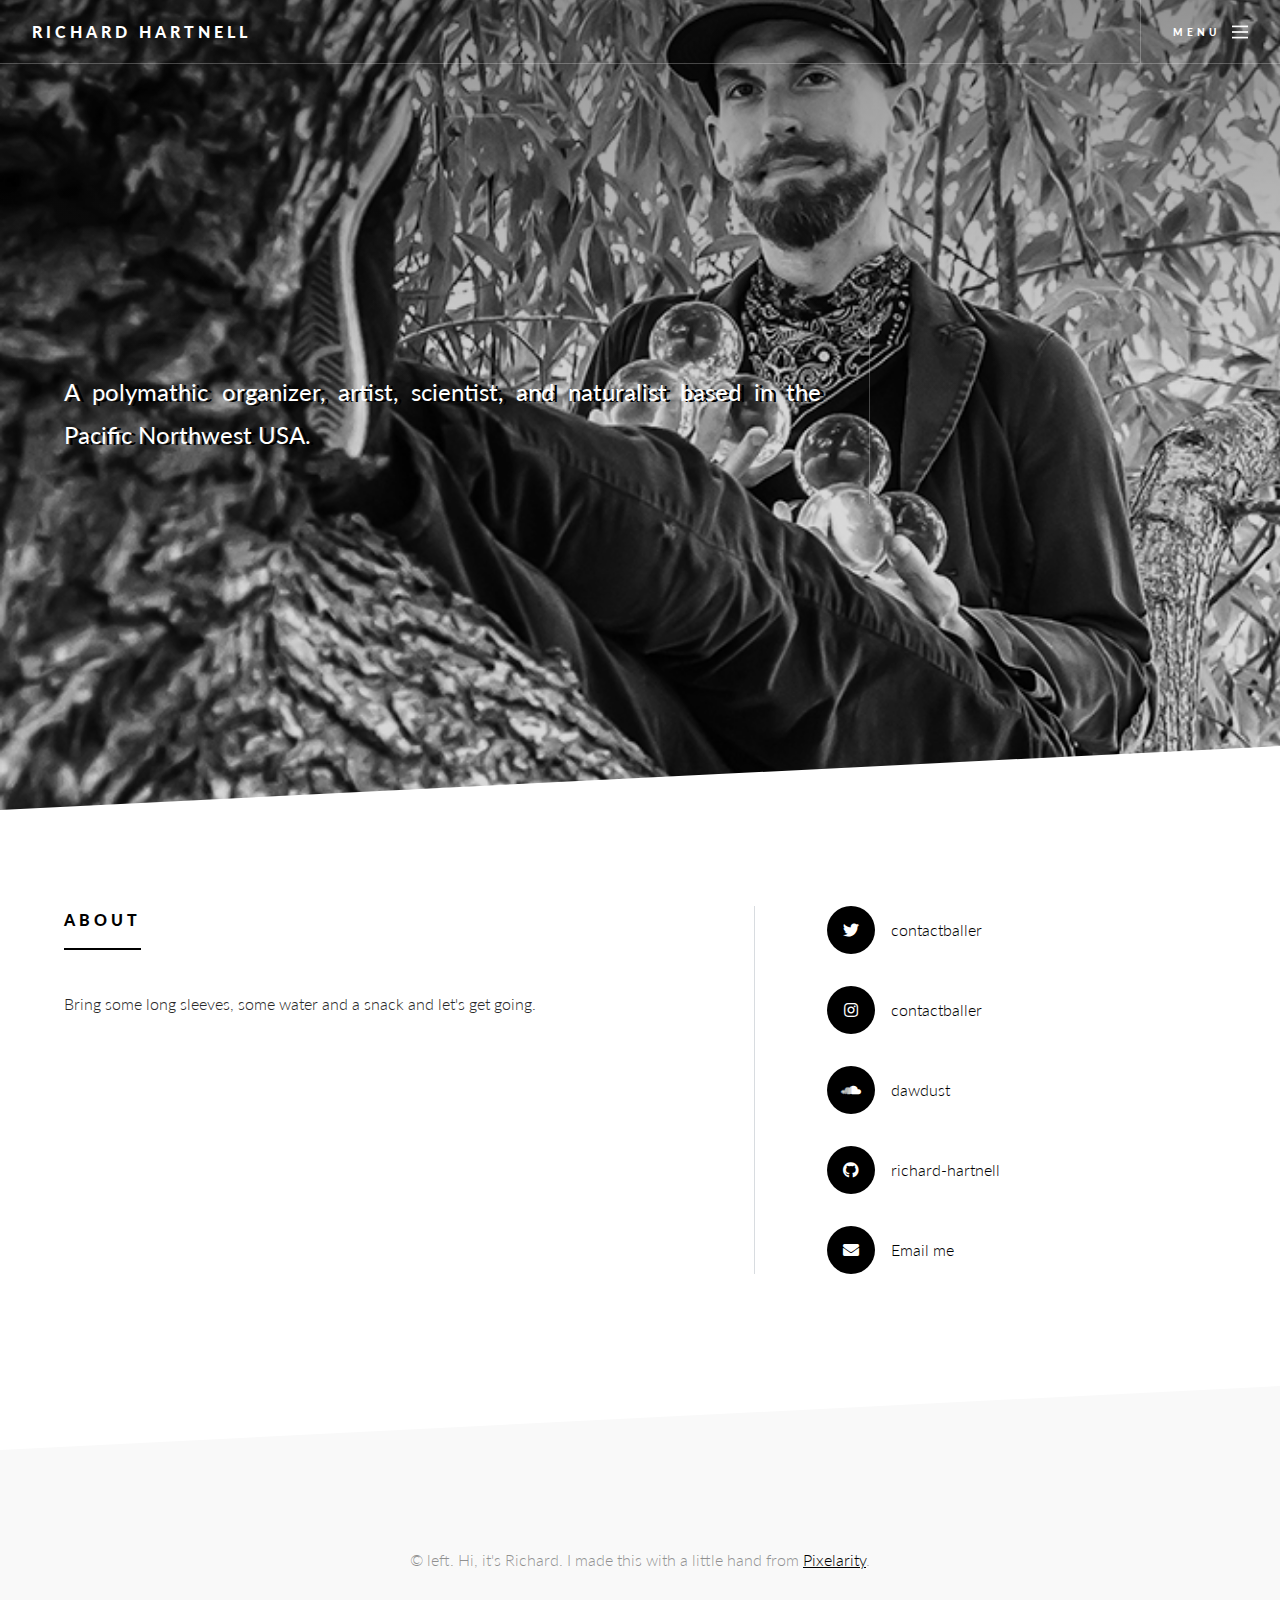
==== commit bbdd7eee: "Updated slide images" ====
--- a/index.html
+++ b/index.html
@@ -6,7 +6,7 @@
 -->
 <html>
 	<head>
-		<title>Untitled</title>
+		<title>Richard Hartnell</title>
 		<meta charset="utf-8" />
 		<meta name="viewport" content="width=device-width, initial-scale=1, user-scalable=no" />
 		<link rel="stylesheet" href="assets/css/main.css" />
@@ -30,7 +30,7 @@
 								<li><a href="index.html">Home</a></li>
 								<li><a href="https://github.com/richard-hartnell">GitHub</a></li>
 								<li><a href="https://www.linkedin.com/in/richard-hartnell/">LinkedIn</a></li>
-								<li><a href="https://www.soundcloud.com/dawdust">Music</a></li>
+								<li><a href="https://www.dawdust.com">Music</a></li>
 							</ul>
 							<a class="close"><span>Close</span></a>
 						</div>
@@ -40,8 +40,8 @@
 					<section id="banner">
 						<div class="inner">
 							<!-- <h1>Richard Hartnell</h1> -->
-							<div class="content" style="text-shadow: 2px 2px black">
-								<p>A polymathic organizer, artist, scientist, and naturalist based in the Pacific Northwest USA.</p>
+							<div class="content" style="text-shadow: 4px 1px black">
+								<p style="font-size: 1.5em">A polymathic organizer, artist, scientist, and naturalist based in the Pacific Northwest USA.</p>
 								<ul class="actions special">
 									<!-- <li><a href="portfolio.html" class="button large next">Our Work</a></li> -->
 								</ul>
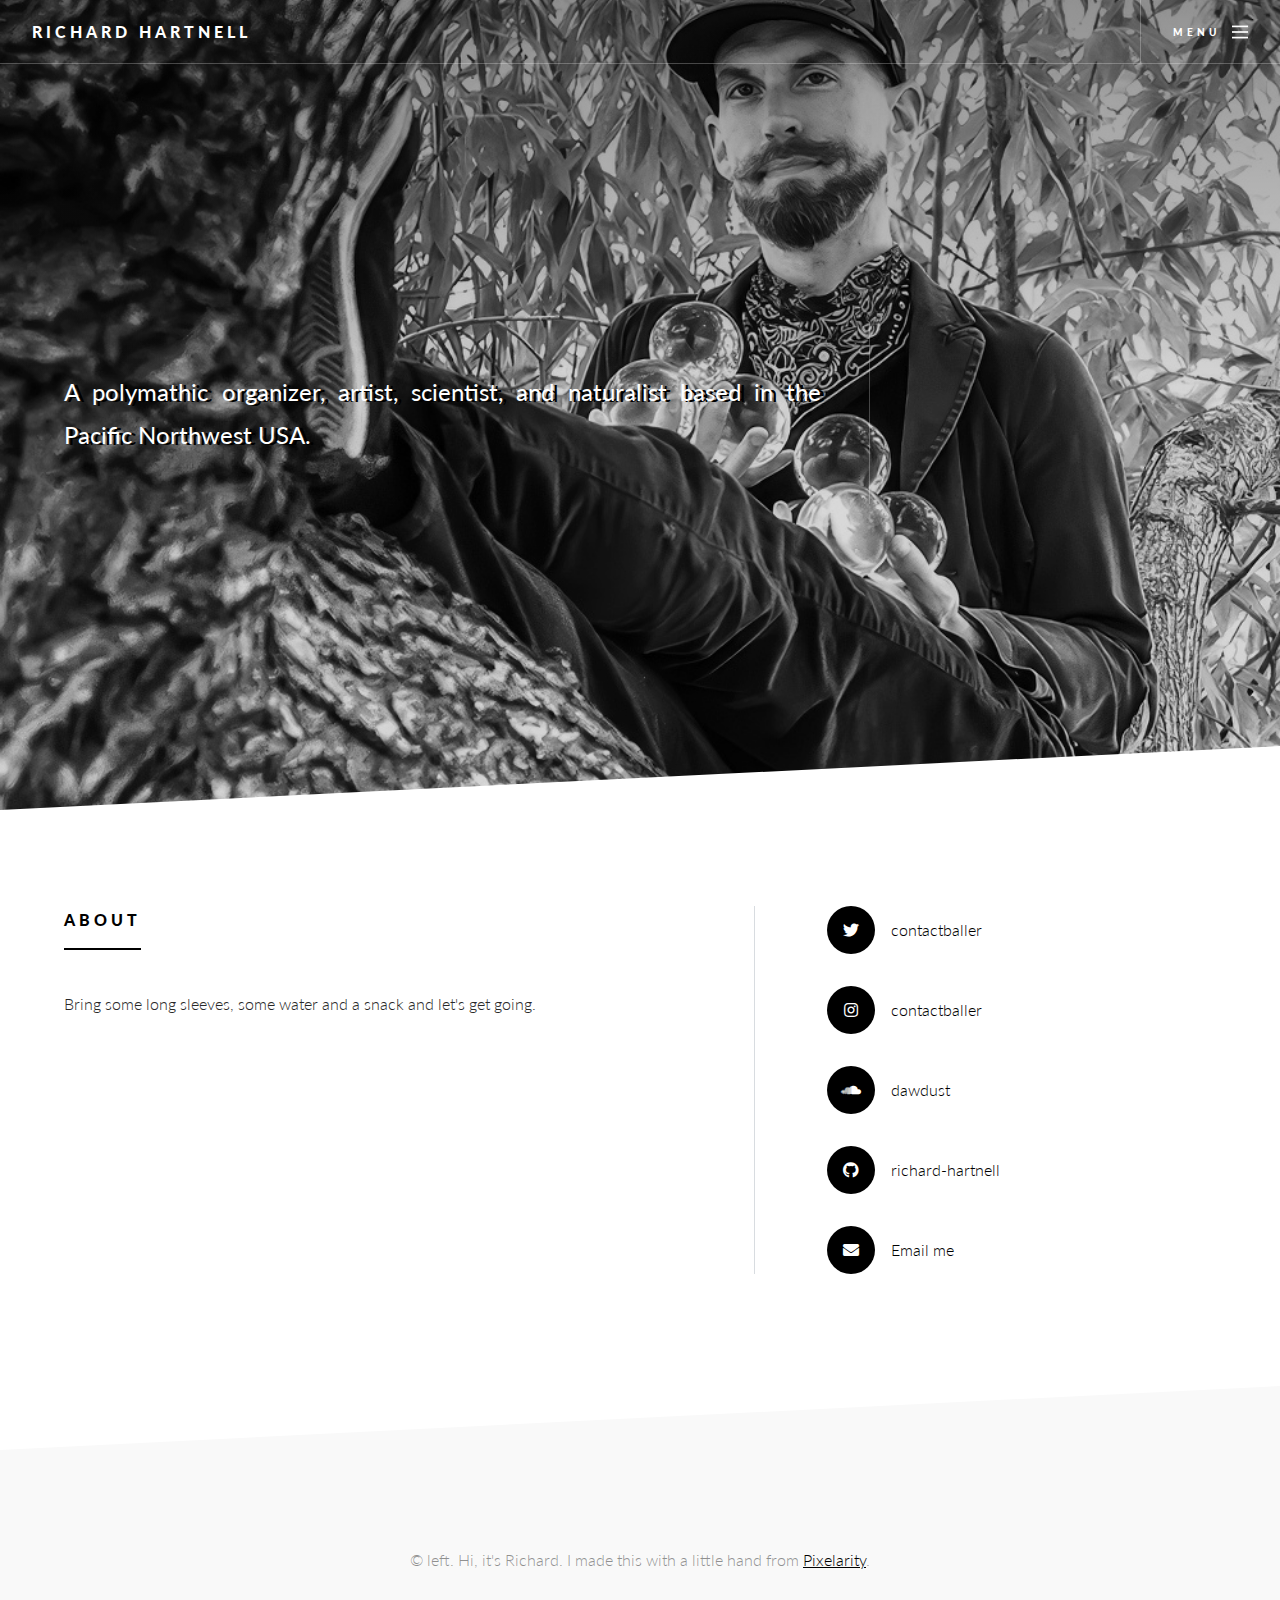
==== commit 56833fd5: "Added Circus menu item and upgraded slides" ====
--- a/index.html
+++ b/index.html
@@ -31,6 +31,7 @@
 								<li><a href="https://github.com/richard-hartnell">GitHub</a></li>
 								<li><a href="https://www.linkedin.com/in/richard-hartnell/">LinkedIn</a></li>
 								<li><a href="https://www.dawdust.com">Music</a></li>
+								<li><a href="https://www.gravitydefiance.net">Circus</a></li>
 							</ul>
 							<a class="close"><span>Close</span></a>
 						</div>
